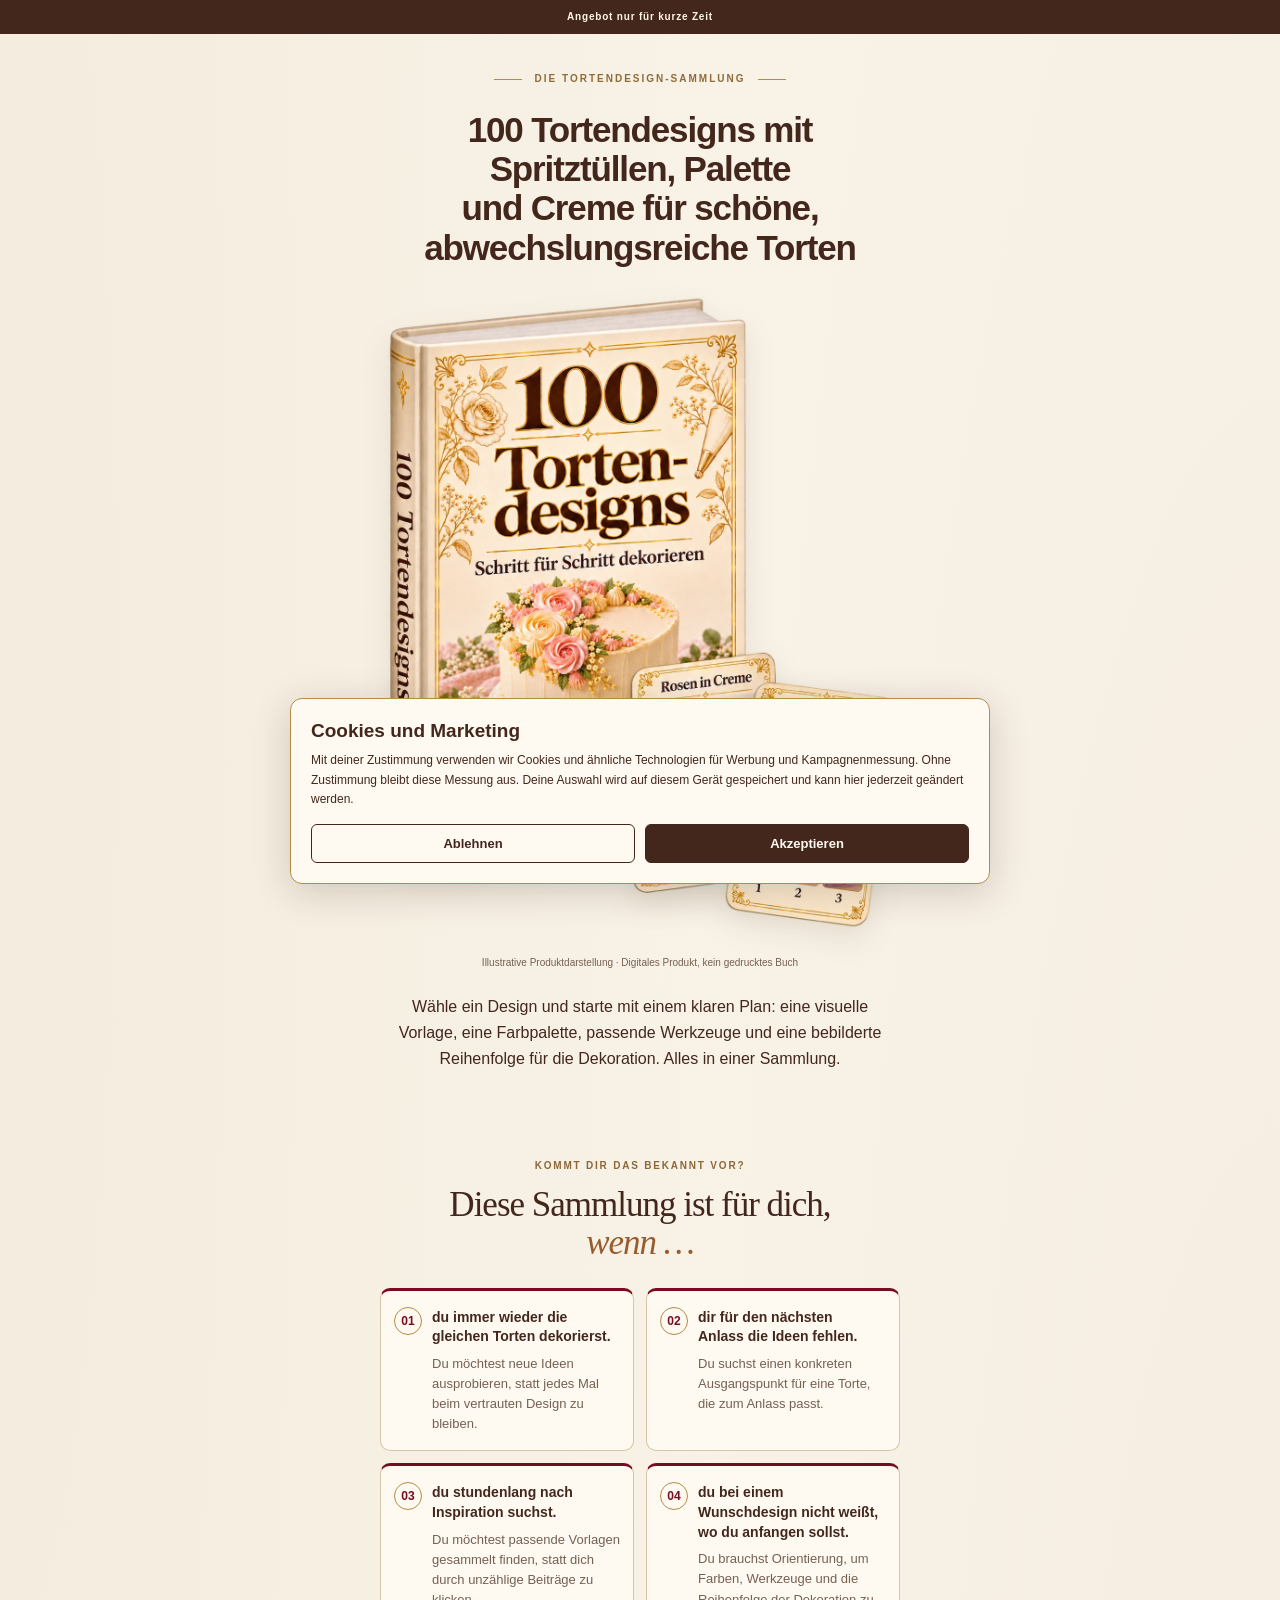
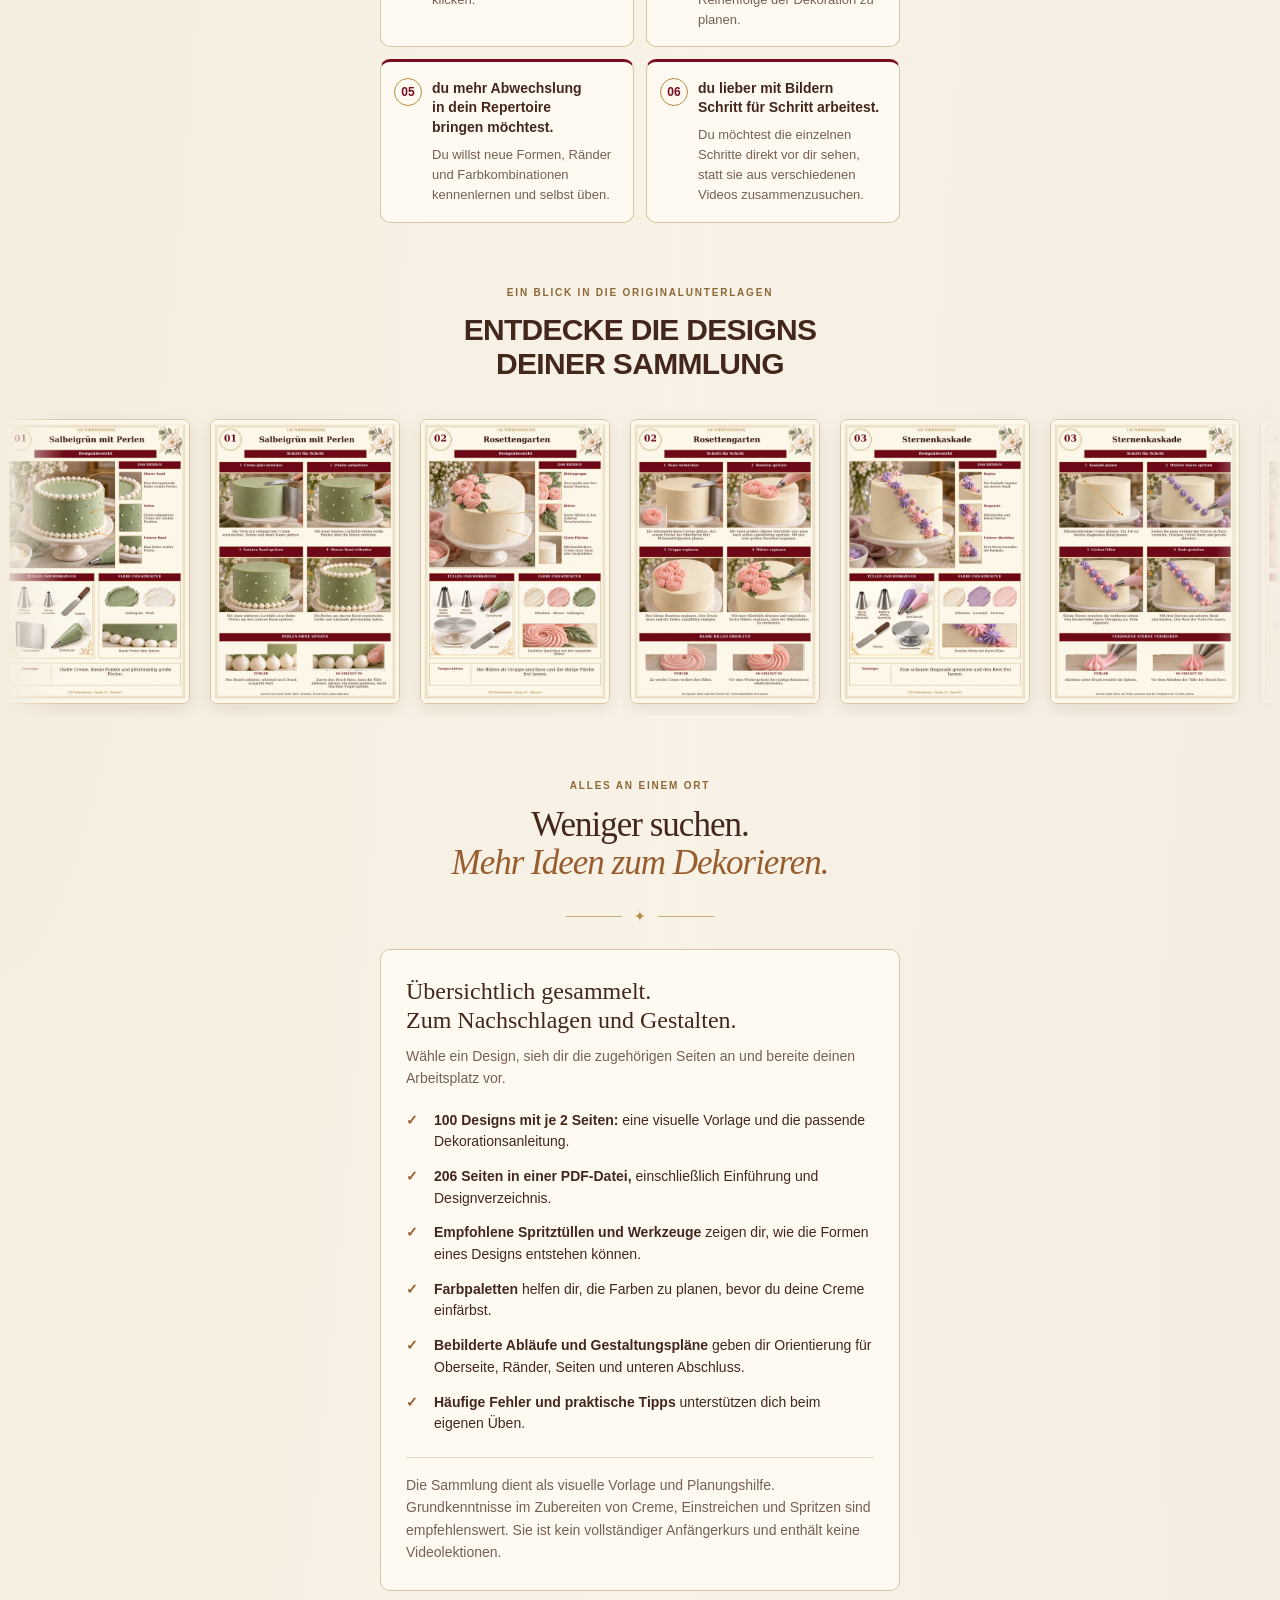
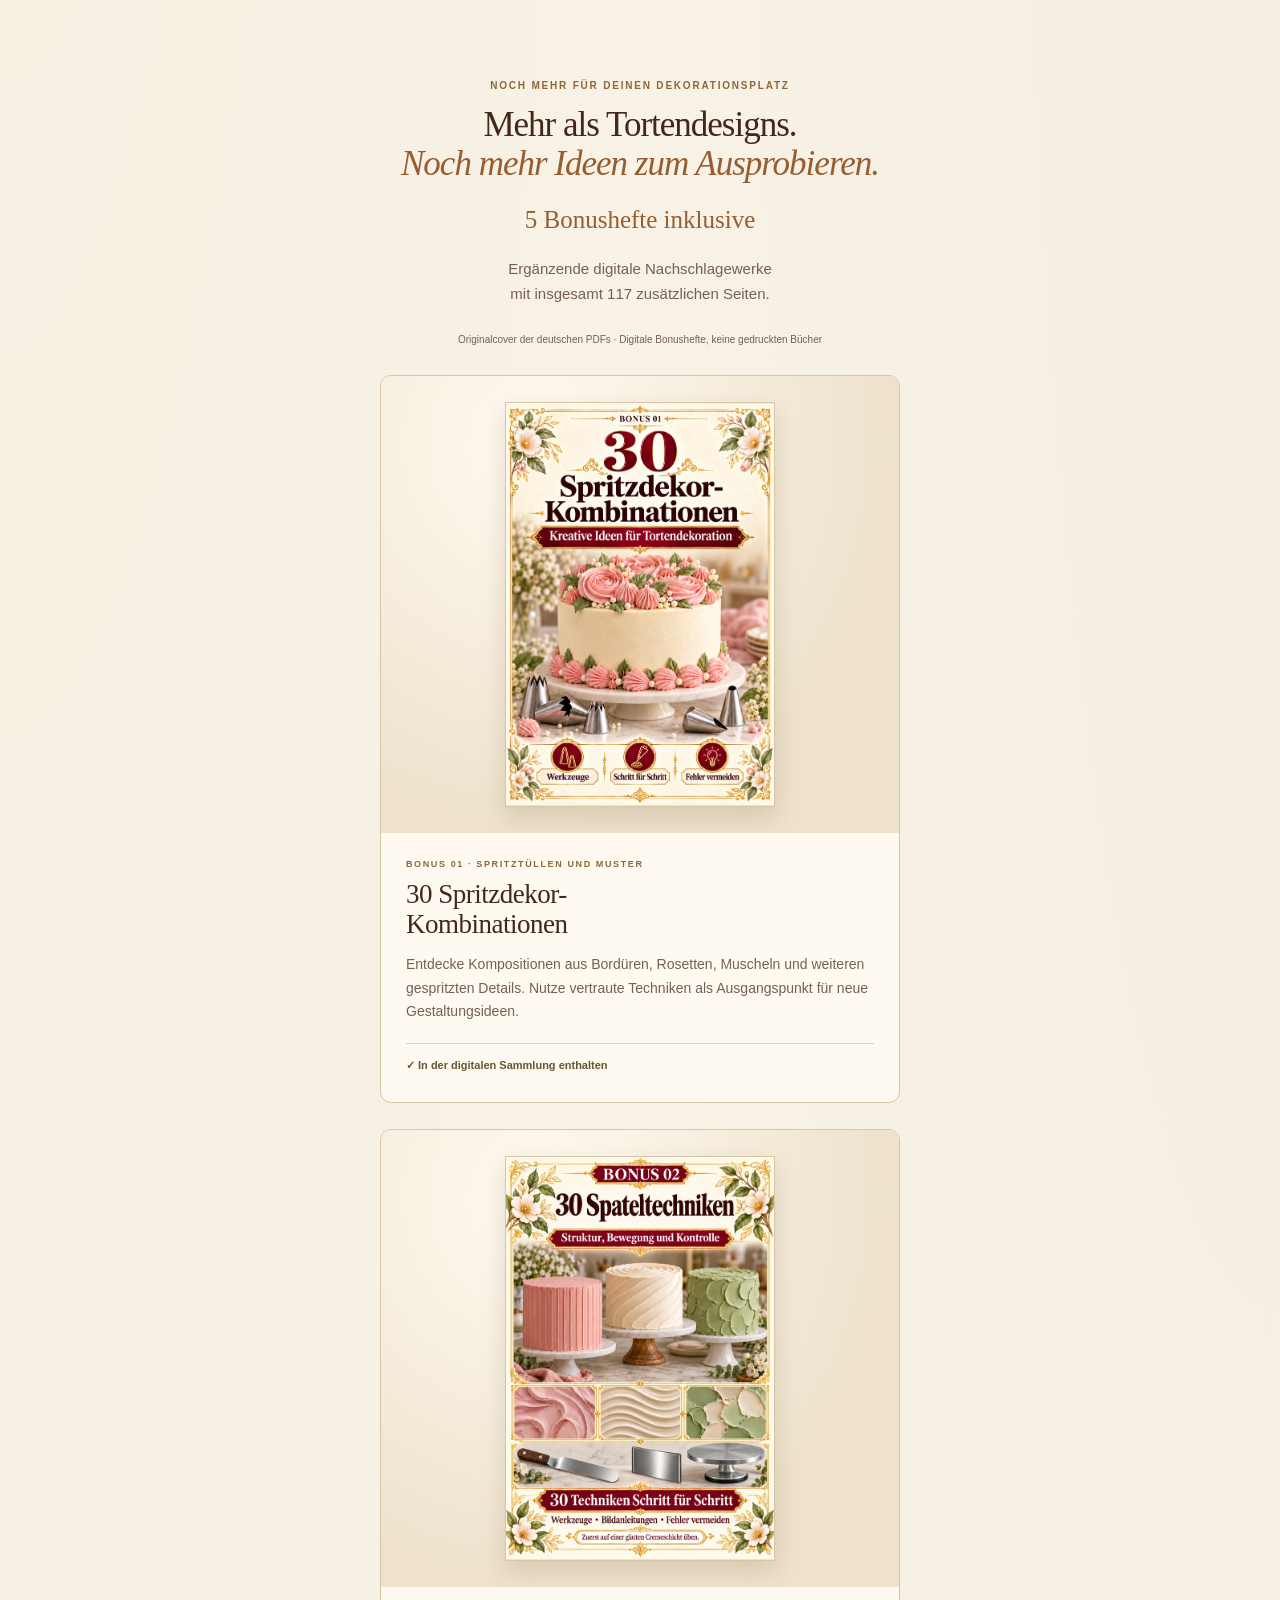
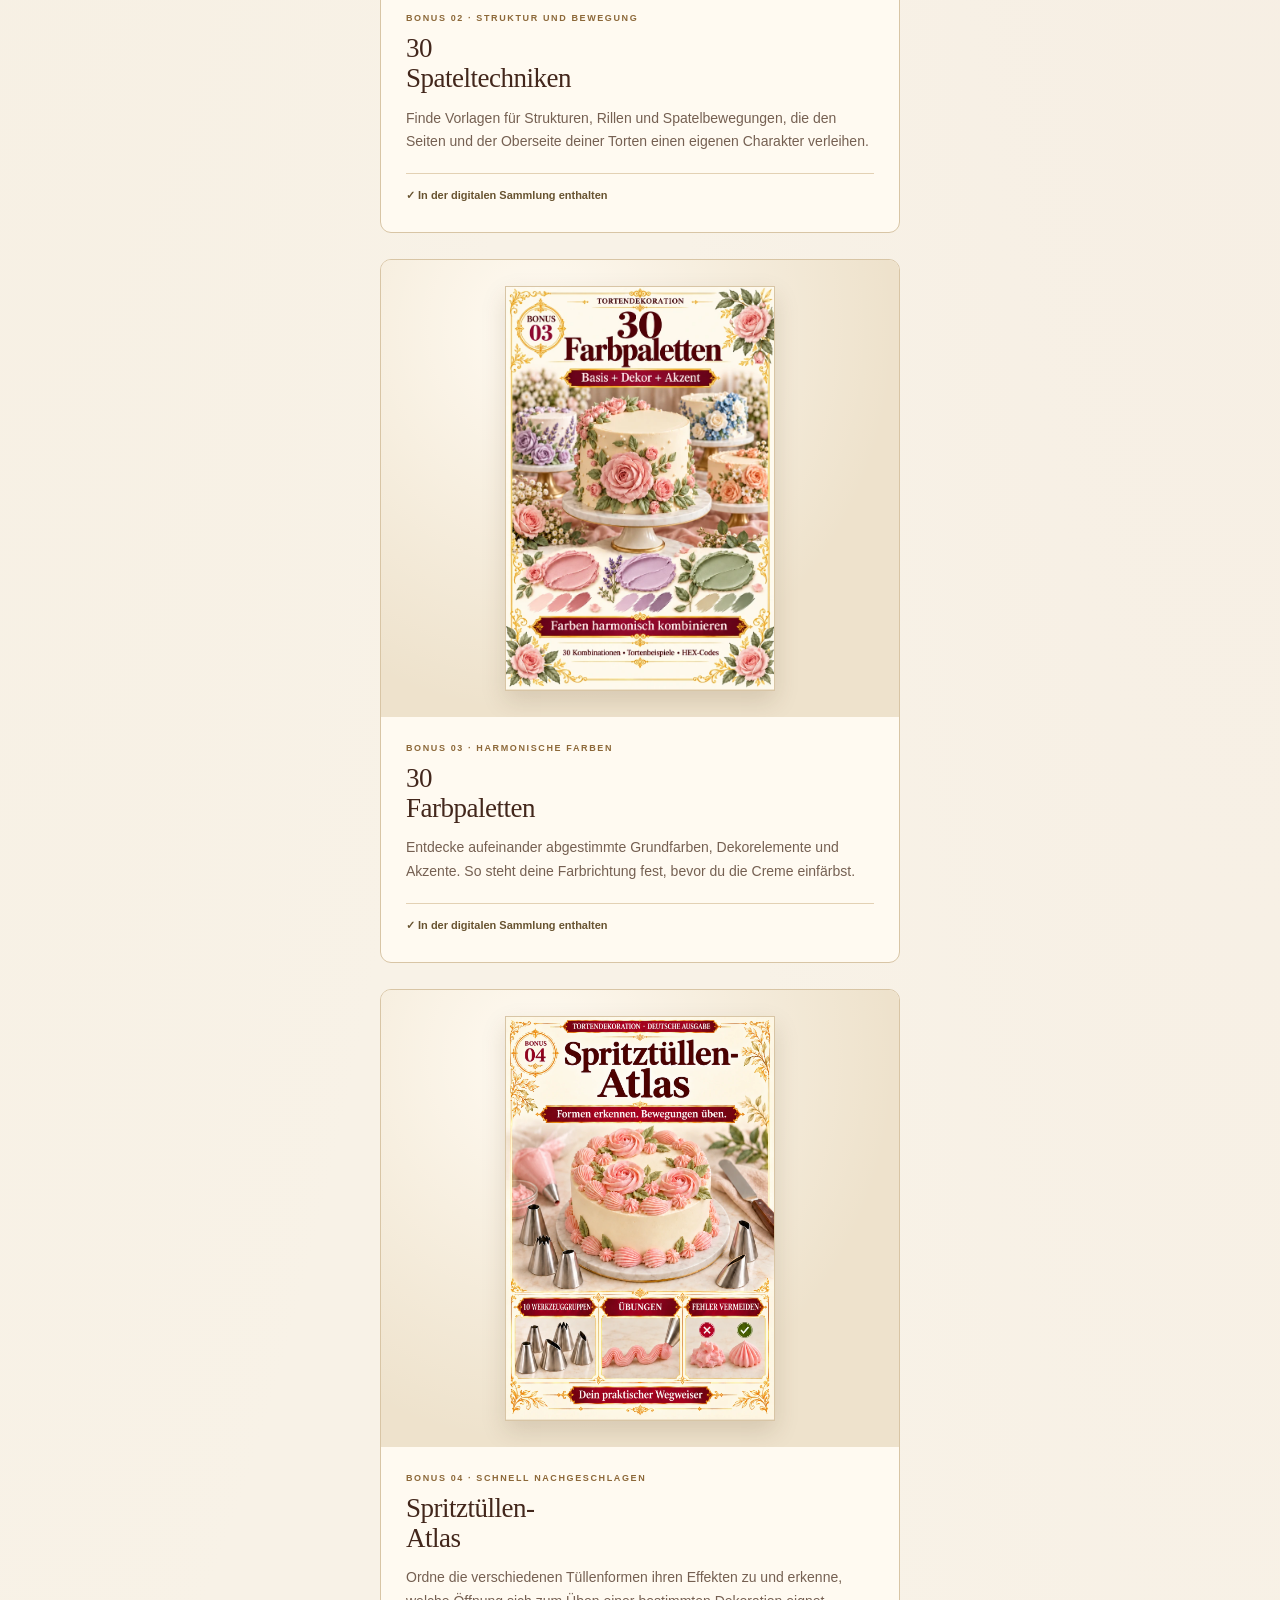
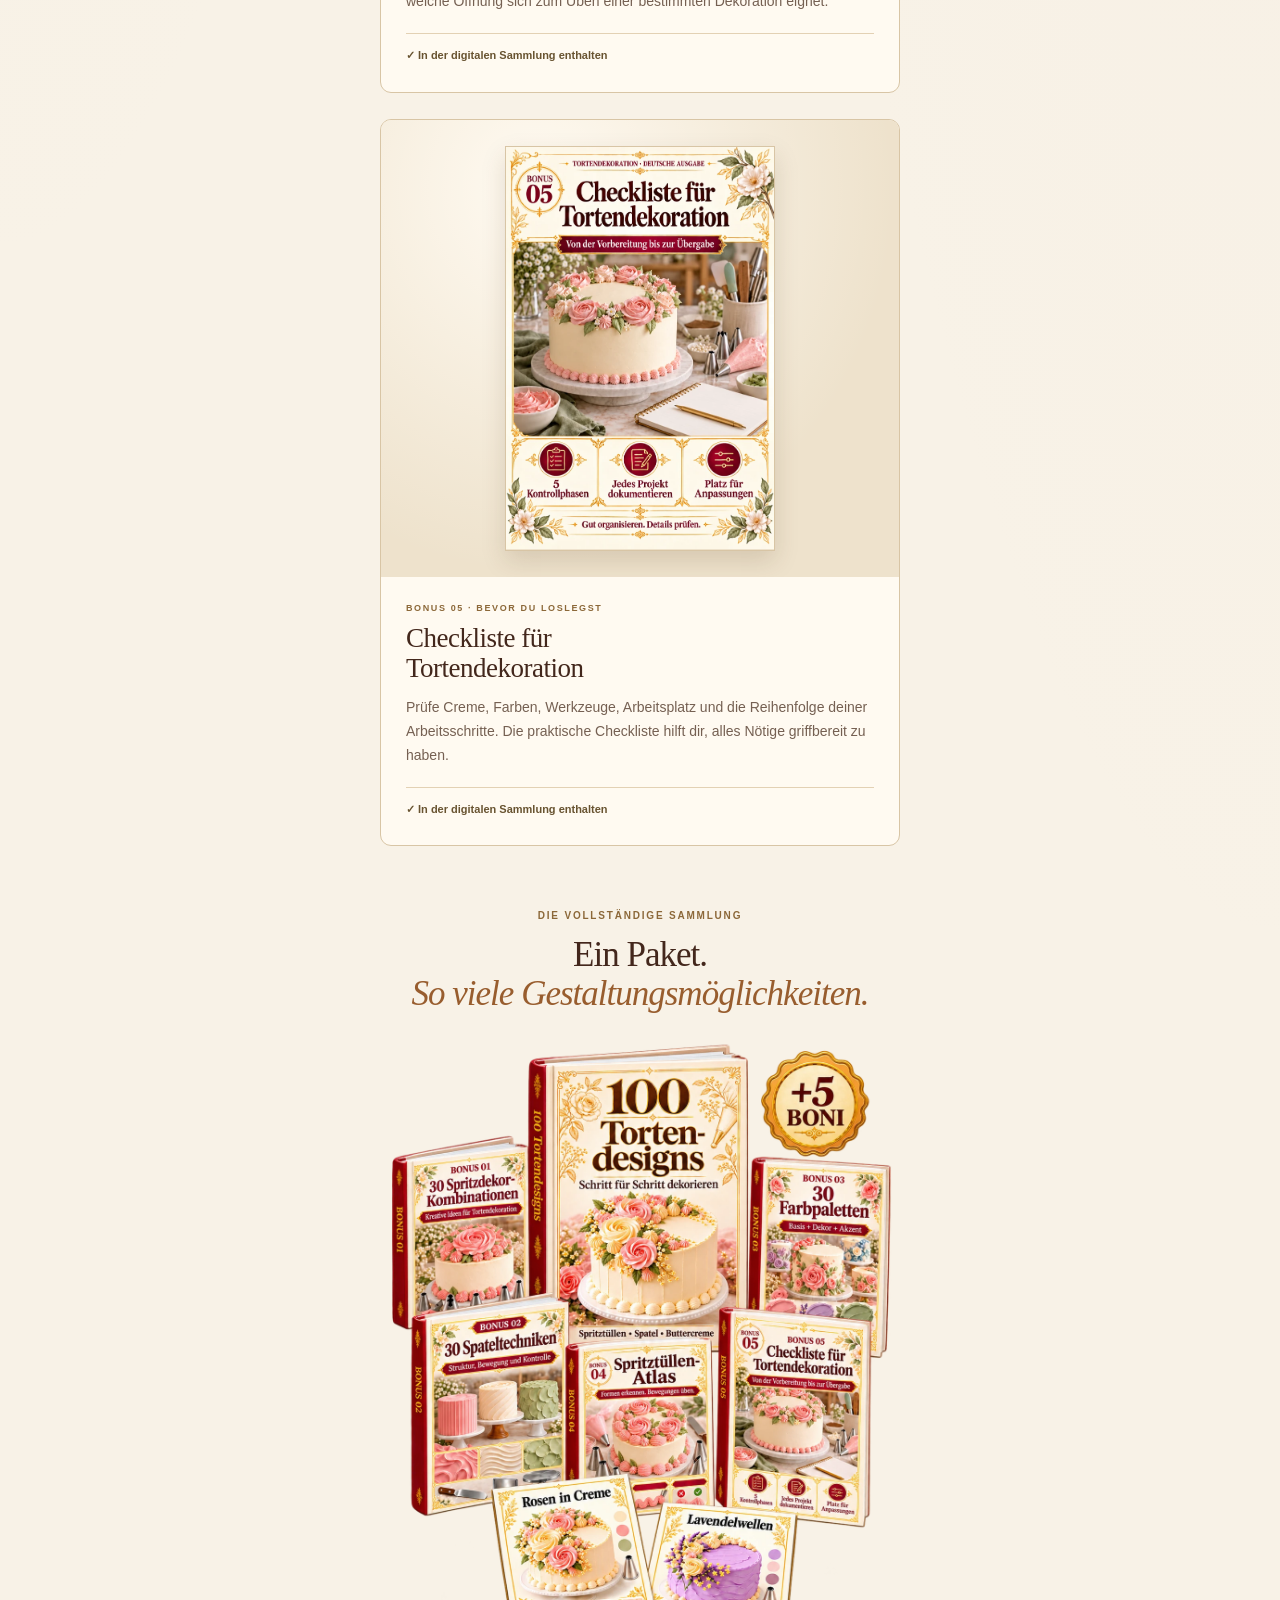
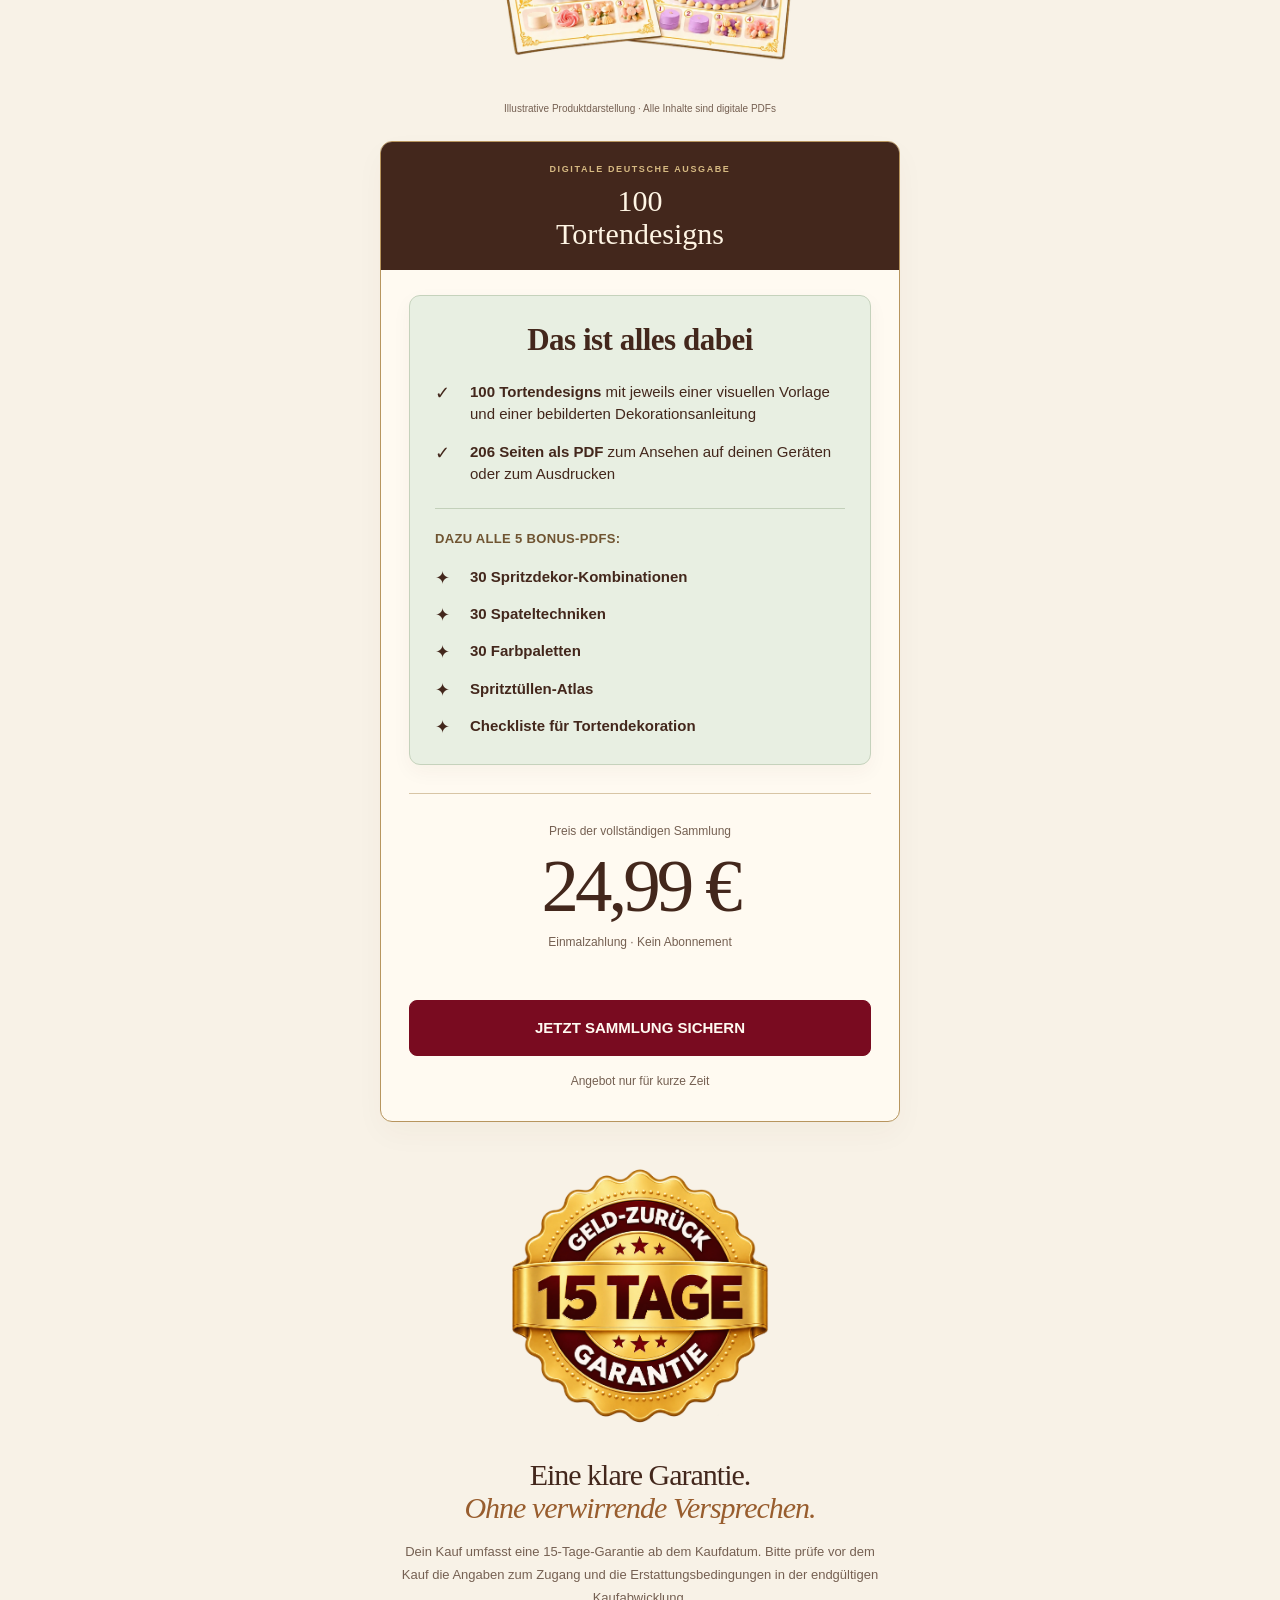
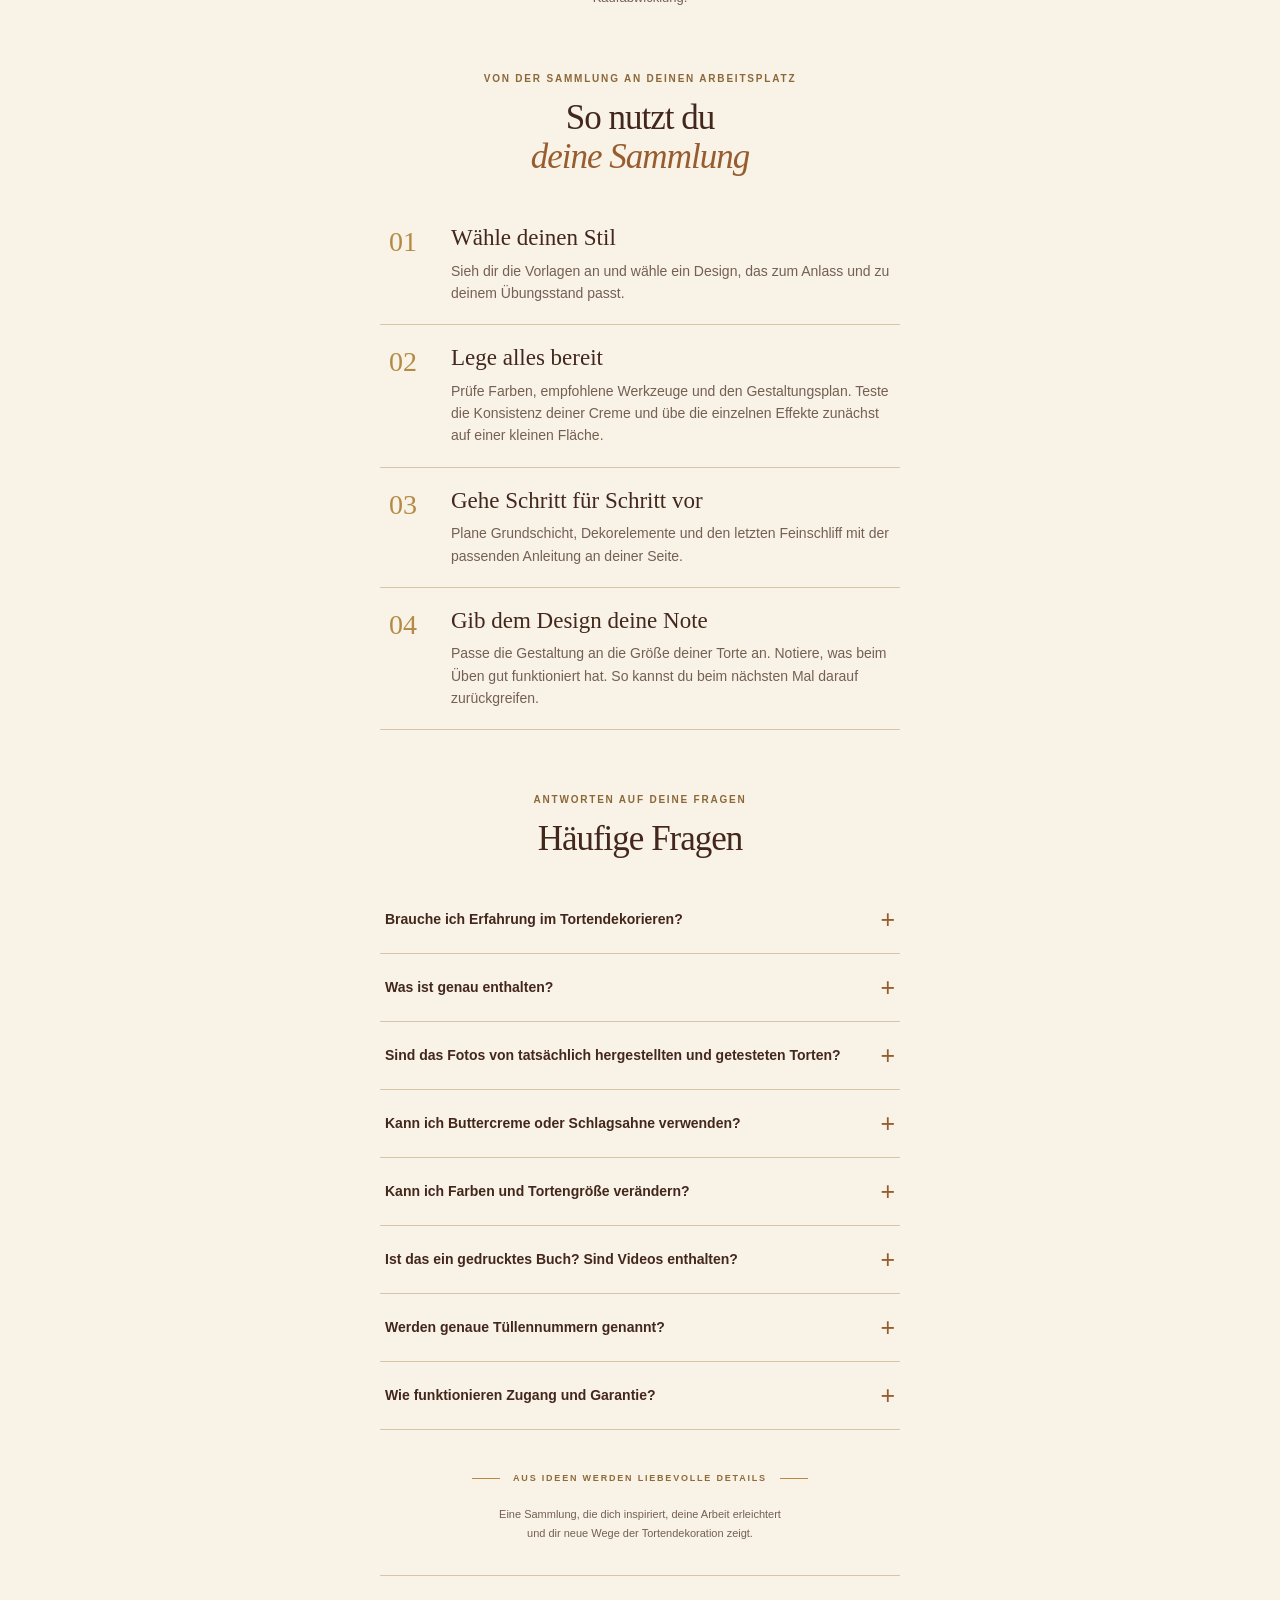
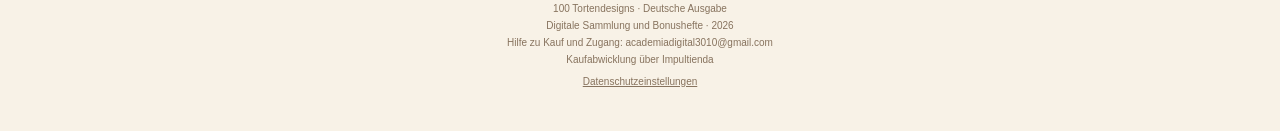
==== inicio/index.html @ 99bebbb1 "Add files via upload" ====
<!doctype html>
<html lang="de-DE"><head><meta charset="utf-8"><meta name="viewport" content="width=device-width,initial-scale=1"><meta name="robots" content="noindex,nofollow"><meta name="theme-color" content="#43271c"><meta name="description" content="100 Tortendesigns auf Deutsch: visuelle Vorlagen, bebilderte Dekorationsanleitungen und fünf Bonus-PDFs. Entdecke 24 Originalseiten aus der Sammlung."><title>100 Tortendesigns – Deutsche Ausgabe</title><link rel="icon" href="assets/favicon.svg" type="image/svg+xml"><link rel="stylesheet" href="styles.css">
</head>
<body><a class="skip-link" href="#main">Zum Inhalt springen</a><div class="preview-bar">Angebot nur für kurze Zeit</div><main class="page" id="main">
<header class="hero" id="top"><div class="collection-mark">DIE TORTENDESIGN-SAMMLUNG</div><h1 class="hero-promise">100 Tortendesigns mit Spritztüllen, Palette und Creme für schöne, abwechslungsreiche Torten</h1><figure class="hero-art"><img src="assets/hero-mockup.webp" alt="Illustrative Produktdarstellung der deutschen digitalen Sammlung: ein cremefarbenes Cover mit goldenen Akzenten, einer Rosettentorte und zwei Vorlagenkarten" width="1122" height="1402" fetchpriority="high"></figure><p class="mockup-caption">Illustrative Produktdarstellung · Digitales Produkt, kein gedrucktes Buch</p><p class="intro">Wähle ein Design und starte mit einem klaren Plan: eine visuelle Vorlage, eine Farbpalette, passende Werkzeuge und eine bebilderte Reihenfolge für die Dekoration. Alles in einer Sammlung.</p></header>
<section class="section audience-section" id="for-you" aria-labelledby="for-you-title"><span class="eyebrow">Kommt dir das bekannt vor?</span><h2 id="for-you-title">Diese Sammlung ist für dich,<br><em>wenn …</em></h2><div class="audience-grid">
<article class="audience-card"><span class="audience-number" aria-hidden="true">01</span><div><h3>du immer wieder die gleichen Torten dekorierst.</h3><p>Du möchtest neue Ideen ausprobieren, statt jedes Mal beim vertrauten Design zu bleiben.</p></div></article>
<article class="audience-card"><span class="audience-number" aria-hidden="true">02</span><div><h3>dir für den nächsten Anlass die Ideen fehlen.</h3><p>Du suchst einen konkreten Ausgangspunkt für eine Torte, die zum Anlass passt.</p></div></article>
<article class="audience-card"><span class="audience-number" aria-hidden="true">03</span><div><h3>du stundenlang nach Inspiration suchst.</h3><p>Du möchtest passende Vorlagen gesammelt finden, statt dich durch unzählige Beiträge zu klicken.</p></div></article>
<article class="audience-card"><span class="audience-number" aria-hidden="true">04</span><div><h3>du bei einem Wunschdesign nicht weißt, wo du anfangen sollst.</h3><p>Du brauchst Orientierung, um Farben, Werkzeuge und die Reihenfolge der Dekoration zu planen.</p></div></article>
<article class="audience-card"><span class="audience-number" aria-hidden="true">05</span><div><h3>du mehr Abwechslung in dein Repertoire bringen möchtest.</h3><p>Du willst neue Formen, Ränder und Farbkombinationen kennenlernen und selbst üben.</p></div></article>
<article class="audience-card"><span class="audience-number" aria-hidden="true">06</span><div><h3>du lieber mit Bildern Schritt für Schritt arbeitest.</h3><p>Du möchtest die einzelnen Schritte direkt vor dir sehen, statt sie aus verschiedenen Videos zusammenzusuchen.</p></div></article>
</div></section>
<section class="section" id="inside" aria-labelledby="inside-title"><span class="eyebrow">Ein Blick in die Originalunterlagen</span><h2 class="gallery-heading" id="inside-title">Entdecke die Designs<br>deiner Sammlung</h2><div class="compact-gallery" role="region" aria-label="Automatisch laufende Galerie mit deutschen Vorlagen und Anleitungen" data-gallery><div class="compact-window" tabindex="0" aria-label="Beispielseiten. Mit den Pfeiltasten oder durch Wischen blättern."><div class="compact-track"><div class="compact-group"><figure class="compact-card" data-original><img decoding="async" src="assets/design-01.webp" width="1024" height="1536" loading="eager" alt="Originalseite aus dem deutschen Produkt: Salbeigrün mit Perlen – visuelle Vorlage, Design 01"></figure><figure class="compact-card" data-original><img decoding="async" src="assets/steps-01.webp" width="1024" height="1536" loading="eager" alt="Originalseite aus dem deutschen Produkt: Salbeigrün mit Perlen – Dekorationsanleitung, Design 01"></figure><figure class="compact-card" data-original><img decoding="async" src="assets/design-02.webp" width="1024" height="1536" loading="eager" alt="Originalseite aus dem deutschen Produkt: Rosettengarten – visuelle Vorlage, Design 02"></figure><figure class="compact-card" data-original><img decoding="async" src="assets/steps-02.webp" width="1024" height="1536" loading="eager" alt="Originalseite aus dem deutschen Produkt: Rosettengarten – Dekorationsanleitung, Design 02"></figure><figure class="compact-card" data-original><img decoding="async" src="assets/design-03.webp" width="1024" height="1536" loading="eager" alt="Originalseite aus dem deutschen Produkt: Sternenkaskade – visuelle Vorlage, Design 03"></figure><figure class="compact-card" data-original><img decoding="async" src="assets/steps-03.webp" width="1024" height="1536" loading="eager" alt="Originalseite aus dem deutschen Produkt: Sternenkaskade – Dekorationsanleitung, Design 03"></figure><figure class="compact-card" data-original><img decoding="async" src="assets/design-07.webp" width="1024" height="1536" loading="eager" alt="Originalseite aus dem deutschen Produkt: Doppelte Girlande – visuelle Vorlage, Design 07"></figure><figure class="compact-card" data-original><img decoding="async" src="assets/steps-07.webp" width="1024" height="1536" loading="eager" alt="Originalseite aus dem deutschen Produkt: Doppelte Girlande – Dekorationsanleitung, Design 07"></figure><figure class="compact-card" data-original><img decoding="async" src="assets/design-11.webp" width="1024" height="1536" loading="eager" alt="Originalseite aus dem deutschen Produkt: Perlenverlauf – visuelle Vorlage, Design 11"></figure><figure class="compact-card" data-original><img decoding="async" src="assets/steps-11.webp" width="1024" height="1536" loading="eager" alt="Originalseite aus dem deutschen Produkt: Perlenverlauf – Dekorationsanleitung, Design 11"></figure><figure class="compact-card" data-original><img decoding="async" src="assets/design-14.webp" width="1024" height="1536" loading="eager" alt="Originalseite aus dem deutschen Produkt: Seidenfeine Streifen – visuelle Vorlage, Design 14"></figure><figure class="compact-card" data-original><img decoding="async" src="assets/steps-14.webp" width="1024" height="1536" loading="eager" alt="Originalseite aus dem deutschen Produkt: Seidenfeine Streifen – Dekorationsanleitung, Design 14"></figure><figure class="compact-card" data-original><img decoding="async" src="assets/design-18.webp" width="1024" height="1536" loading="eager" alt="Originalseite aus dem deutschen Produkt: Minimalistischer Zweig – visuelle Vorlage, Design 18"></figure><figure class="compact-card" data-original><img decoding="async" src="assets/steps-18.webp" width="1024" height="1536" loading="eager" alt="Originalseite aus dem deutschen Produkt: Minimalistischer Zweig – Dekorationsanleitung, Design 18"></figure><figure class="compact-card" data-original><img decoding="async" src="assets/design-23.webp" width="1024" height="1536" loading="eager" alt="Originalseite aus dem deutschen Produkt: Gezogene Blütenblätter – visuelle Vorlage, Design 23"></figure><figure class="compact-card" data-original><img decoding="async" src="assets/steps-23.webp" width="1024" height="1536" loading="eager" alt="Originalseite aus dem deutschen Produkt: Gezogene Blütenblätter – Dekorationsanleitung, Design 23"></figure><figure class="compact-card" data-original><img decoding="async" src="assets/design-26.webp" width="1024" height="1536" loading="eager" alt="Originalseite aus dem deutschen Produkt: Spachtelbogen – visuelle Vorlage, Design 26"></figure><figure class="compact-card" data-original><img decoding="async" src="assets/steps-26.webp" width="1024" height="1536" loading="eager" alt="Originalseite aus dem deutschen Produkt: Spachtelbogen – Dekorationsanleitung, Design 26"></figure><figure class="compact-card" data-original><img decoding="async" src="assets/design-32.webp" width="1024" height="1536" loading="eager" alt="Originalseite aus dem deutschen Produkt: Blätterkranz – visuelle Vorlage, Design 32"></figure><figure class="compact-card" data-original><img decoding="async" src="assets/steps-32.webp" width="1024" height="1536" loading="eager" alt="Originalseite aus dem deutschen Produkt: Blätterkranz – Dekorationsanleitung, Design 32"></figure><figure class="compact-card" data-original><img decoding="async" src="assets/design-38.webp" width="1024" height="1536" loading="eager" alt="Originalseite aus dem deutschen Produkt: Blütenfächer – visuelle Vorlage, Design 38"></figure><figure class="compact-card" data-original><img decoding="async" src="assets/steps-38.webp" width="1024" height="1536" loading="eager" alt="Originalseite aus dem deutschen Produkt: Blütenfächer – Dekorationsanleitung, Design 38"></figure><figure class="compact-card" data-original><img decoding="async" src="assets/design-39.webp" width="1024" height="1536" loading="eager" alt="Originalseite aus dem deutschen Produkt: Rüschenrand – visuelle Vorlage, Design 39"></figure><figure class="compact-card" data-original><img decoding="async" src="assets/steps-39.webp" width="1024" height="1536" loading="eager" alt="Originalseite aus dem deutschen Produkt: Rüschenrand – Dekorationsanleitung, Design 39"></figure></div></div></div></div></section>
<section class="section" id="contents" aria-labelledby="contents-title"><span class="eyebrow">Alles an einem Ort</span><h2 id="contents-title">Weniger suchen.<br><em>Mehr Ideen zum Dekorieren.</em></h2><div class="ornament" aria-hidden="true">✦</div><div class="contents-panel"><h3>Übersichtlich gesammelt.<br>Zum Nachschlagen und Gestalten.</h3><p>Wähle ein Design, sieh dir die zugehörigen Seiten an und bereite deinen Arbeitsplatz vor.</p><ul class="check-list"><li><strong>100 Designs mit je 2 Seiten:</strong> eine visuelle Vorlage und die passende Dekorationsanleitung.</li><li><strong>206 Seiten in einer PDF-Datei,</strong> einschließlich Einführung und Designverzeichnis.</li><li><strong>Empfohlene Spritztüllen und Werkzeuge</strong> zeigen dir, wie die Formen eines Designs entstehen können.</li><li><strong>Farbpaletten</strong> helfen dir, die Farben zu planen, bevor du deine Creme einfärbst.</li><li><strong>Bebilderte Abläufe und Gestaltungspläne</strong> geben dir Orientierung für Oberseite, Ränder, Seiten und unteren Abschluss.</li><li><strong>Häufige Fehler und praktische Tipps</strong> unterstützen dich beim eigenen Üben.</li></ul><p class="fine">Die Sammlung dient als visuelle Vorlage und Planungshilfe. Grundkenntnisse im Zubereiten von Creme, Einstreichen und Spritzen sind empfehlenswert. Sie ist kein vollständiger Anfängerkurs und enthält keine Videolektionen.</p></div></section>
<section class="section" id="bonuses" aria-labelledby="bonuses-title"><span class="eyebrow">Noch mehr für deinen Dekorationsplatz</span><h2 id="bonuses-title">Mehr als Tortendesigns.<br><em>Noch mehr Ideen zum Ausprobieren.</em></h2><p class="bonuses-head">5 Bonushefte inklusive</p><p class="section-lead">Ergänzende digitale Nachschlagewerke<br>mit insgesamt 117 zusätzlichen Seiten.</p><p class="bonus-mockup-caption">Originalcover der deutschen PDFs · Digitale Bonushefte, keine gedruckten Bücher</p><div class="bonus-list"><article class="bonus"><div class="bonus-art"><img src="assets/bonus01.webp" width="667" height="1000" loading="lazy" alt="Deutsches Originalcover: 30 Spritzdekor-Kombinationen"></div><div class="bonus-body"><span class="eyebrow">Bonus 01 · Spritztüllen und Muster</span><h3>30 Spritzdekor-<br>Kombinationen</h3><p>Entdecke Kompositionen aus Bordüren, Rosetten, Muscheln und weiteren gespritzten Details. Nutze vertraute Techniken als Ausgangspunkt für neue Gestaltungsideen.</p><span class="included">✓ In der digitalen Sammlung enthalten</span></div></article><article class="bonus"><div class="bonus-art"><img src="assets/bonus02.webp" width="667" height="1000" loading="lazy" alt="Deutsches Originalcover: 30 Spateltechniken"></div><div class="bonus-body"><span class="eyebrow">Bonus 02 · Struktur und Bewegung</span><h3>30<br>Spateltechniken</h3><p>Finde Vorlagen für Strukturen, Rillen und Spatelbewegungen, die den Seiten und der Oberseite deiner Torten einen eigenen Charakter verleihen.</p><span class="included">✓ In der digitalen Sammlung enthalten</span></div></article><article class="bonus"><div class="bonus-art"><img src="assets/bonus03.webp" width="667" height="1000" loading="lazy" alt="Deutsches Originalcover: 30 Farbpaletten"></div><div class="bonus-body"><span class="eyebrow">Bonus 03 · Harmonische Farben</span><h3>30<br>Farbpaletten</h3><p>Entdecke aufeinander abgestimmte Grundfarben, Dekorelemente und Akzente. So steht deine Farbrichtung fest, bevor du die Creme einfärbst.</p><span class="included">✓ In der digitalen Sammlung enthalten</span></div></article><article class="bonus"><div class="bonus-art"><img src="assets/bonus04.webp" width="667" height="1000" loading="lazy" alt="Deutsches Originalcover: Spritztüllen-Atlas"></div><div class="bonus-body"><span class="eyebrow">Bonus 04 · Schnell nachgeschlagen</span><h3>Spritztüllen-<br>Atlas</h3><p>Ordne die verschiedenen Tüllenformen ihren Effekten zu und erkenne, welche Öffnung sich zum Üben einer bestimmten Dekoration eignet.</p><span class="included">✓ In der digitalen Sammlung enthalten</span></div></article><article class="bonus"><div class="bonus-art"><img src="assets/bonus05.webp" width="667" height="1000" loading="lazy" alt="Deutsches Originalcover: Checkliste für Tortendekoration"></div><div class="bonus-body"><span class="eyebrow">Bonus 05 · Bevor du loslegst</span><h3>Checkliste für<br>Tortendekoration</h3><p>Prüfe Creme, Farben, Werkzeuge, Arbeitsplatz und die Reihenfolge deiner Arbeitsschritte. Die praktische Checkliste hilft dir, alles Nötige griffbereit zu haben.</p><span class="included">✓ In der digitalen Sammlung enthalten</span></div></article></div></section>
<section class="section" id="collection" aria-labelledby="offer-title"><div class="offer-title"><span class="eyebrow">Die vollständige Sammlung</span><h2 id="offer-title">Ein Paket.<br><em>So viele Gestaltungsmöglichkeiten.</em></h2></div><figure class="offer-mockup"><img src="assets/complete-offer.webp" width="1122" height="1402" loading="lazy" alt="Illustrative Produktdarstellung der deutschen Sammlung mit 100 Tortendesigns, allen fünf Bonusheften und zwei Vorlagenkarten"></figure><p class="offer-mockup-caption">Illustrative Produktdarstellung · Alle Inhalte sind digitale PDFs</p><div class="offer-box"><div class="offer-top"><span class="eyebrow">Digitale deutsche Ausgabe</span><h3>100<br>Tortendesigns</h3></div><div class="offer-body"><div class="stacking-card"><p class="stacking-title">Das ist alles dabei</p><ul class="stacking-list stacking-main"><li><span class="stacking-icon" aria-hidden="true">✓</span><span><strong>100 Tortendesigns</strong> mit jeweils einer visuellen Vorlage und einer bebilderten Dekorationsanleitung</span></li><li><span class="stacking-icon" aria-hidden="true">✓</span><span><strong>206 Seiten als PDF</strong> zum Ansehen auf deinen Geräten oder zum Ausdrucken</span></li></ul><div class="stacking-divider" aria-hidden="true"></div><p class="stacking-bonus-label">Dazu alle 5 Bonus-PDFs:</p><ul class="stacking-list stacking-bonuses"><li><span class="stacking-icon" aria-hidden="true">✦</span><strong>30 Spritzdekor-Kombinationen</strong></li><li><span class="stacking-icon" aria-hidden="true">✦</span><strong>30 Spateltechniken</strong></li><li><span class="stacking-icon" aria-hidden="true">✦</span><strong>30 Farbpaletten</strong></li><li><span class="stacking-icon" aria-hidden="true">✦</span><strong>Spritztüllen-Atlas</strong></li><li><span class="stacking-icon" aria-hidden="true">✦</span><strong>Checkliste für Tortendekoration</strong></li></ul></div><div class="price-area"><p class="price-caption">Preis der vollständigen Sammlung</p><p class="reference-price"><s data-main-original-price></s></p><p class="price"><span data-main-price>24,99 €</span></p><p class="payment-type">Einmalzahlung · Kein Abonnement</p></div><a class="offer-cta" id="offer-checkout" href="https://cakedecoratingdesigns.impultienda.ar/checkout" data-checkout aria-describedby="checkout-notice">JETZT SAMMLUNG SICHERN</a><p class="fine" id="checkout-notice">Angebot nur für kurze Zeit</p></div></div></section>
<section class="section guarantee" aria-labelledby="guarantee-title"><figure class="guarantee-art"><img src="assets/guarantee-15-days.webp" width="800" height="800" loading="lazy" alt="Gold-bordeauxfarbenes Siegel zur 15-Tage-Garantie"></figure><h2 id="guarantee-title">Eine klare Garantie.<br><em>Ohne verwirrende Versprechen.</em></h2><p>Dein Kauf umfasst eine 15-Tage-Garantie ab dem Kaufdatum. Bitte prüfe vor dem Kauf die Angaben zum Zugang und die Erstattungsbedingungen in der endgültigen Kaufabwicklung.</p></section>
<section class="section" id="how-to" aria-labelledby="how-title"><span class="eyebrow">Von der Sammlung an deinen Arbeitsplatz</span><h2 id="how-title">So nutzt du<br><em>deine Sammlung</em></h2><ol class="steps"><li><span class="step-num">01</span><div><h3>Wähle deinen Stil</h3><p>Sieh dir die Vorlagen an und wähle ein Design, das zum Anlass und zu deinem Übungsstand passt.</p></div></li><li><span class="step-num">02</span><div><h3>Lege alles bereit</h3><p>Prüfe Farben, empfohlene Werkzeuge und den Gestaltungsplan. Teste die Konsistenz deiner Creme und übe die einzelnen Effekte zunächst auf einer kleinen Fläche.</p></div></li><li><span class="step-num">03</span><div><h3>Gehe Schritt für Schritt vor</h3><p>Plane Grundschicht, Dekorelemente und den letzten Feinschliff mit der passenden Anleitung an deiner Seite.</p></div></li><li><span class="step-num">04</span><div><h3>Gib dem Design deine Note</h3><p>Passe die Gestaltung an die Größe deiner Torte an. Notiere, was beim Üben gut funktioniert hat. So kannst du beim nächsten Mal darauf zurückgreifen.</p></div></li></ol></section>
<section class="section" id="faq" aria-labelledby="faq-title"><span class="eyebrow">Antworten auf deine Fragen</span><h2 id="faq-title">Häufige Fragen</h2><div class="faq"><details><summary>Brauche ich Erfahrung im Tortendekorieren?</summary><p>Grundkenntnisse sind empfehlenswert: eine geeignete Creme zubereiten, eine Torte glatt einstreichen und mit Spritzbeutel und Palette arbeiten. Die Sammlung hilft dir, Designs und Arbeitsschritte zu planen. Sie ist kein vollständiger Anfängerkurs.</p></details><details><summary>Was ist genau enthalten?</summary><p>Die Sammlung enthält genau 100 Tortendesigns und fünf Bonushefte. Zu jedem Design gehören eine visuelle Vorlagenkarte und eine bebilderte Dekorationsanleitung. Die Hauptsammlung umfasst 206 Seiten in einer PDF-Datei. Die fünf zusätzlichen Bonus-PDFs enthalten insgesamt 117 Seiten. Alle Unterlagen sind auf Deutsch.</p></details><details><summary>Sind das Fotos von tatsächlich hergestellten und getesteten Torten?</summary><p>Nein. Die Tortenbilder sind digital erzeugte Designvorlagen und keine Fotos von tatsächlich hergestellten oder getesteten Torten. Die hier gezeigten Innenseiten stammen aus dem Produkt. Nutze die Designs zur Inspiration und Planung und teste die Techniken selbst. Ein identisches Ergebnis wird nicht garantiert.</p></details><details><summary>Kann ich Buttercreme oder Schlagsahne verwenden?</summary><p>Wähle ein erprobtes Cremerezept, das zur jeweiligen Technik passt. Buttercreme kann klare Formen halten. Schlagsahne kann Stabilisierung und eine sorgfältige Temperaturführung benötigen. Beide lassen sich nicht bei jeder Technik gegeneinander austauschen. Halte dich an dein Rezept und teste den Effekt vorher.</p></details><details><summary>Kann ich Farben und Tortengröße verändern?</summary><p>Ja. Nutze die Designs als Ausgangspunkt und passe die Gestaltung an deine Torte an. Digitale Farbpaletten sind visuelle Vorlagen, keine exakten Mischrezepte für Lebensmittelfarben. Das Ergebnis hängt von Creme, Farbmarke, Mengen, Licht und Technik ab.</p></details><details><summary>Ist das ein gedrucktes Buch? Sind Videos enthalten?</summary><p>Es sind keine gedruckten Bücher oder Werkzeuge enthalten. Die Sammlung und alle Bonushefte sind digitale PDFs, die du auf kompatiblen Geräten ansehen oder ausdrucken kannst. Videolektionen oder eine persönliche Dekorationsberatung sind nicht enthalten.</p></details><details><summary>Werden genaue Tüllennummern genannt?</summary><p>Die Tüllen werden nach Form und Tüllenart beschrieben. Die Nummerierung kann je nach Hersteller unterschiedlich sein. Vergleiche daher Form und Öffnung, statt dich nur auf eine Nummer zu verlassen.</p></details><details><summary>Wie funktionieren Zugang und Garantie?</summary><p>Die Garantie gilt 15 Tage ab dem Kaufdatum. Prüfe die Zugangshinweise und Erstattungsbedingungen in der endgültigen Kaufabwicklung. Die Bestellung erfolgt über Impultienda. Folge nach dem Kauf den dort angezeigten Zugangshinweisen.</p></details></div></section><div class="closing"><div class="collection-mark">AUS IDEEN WERDEN LIEBEVOLLE DETAILS</div><p>Eine Sammlung, die dich inspiriert, deine Arbeit erleichtert<br>und dir neue Wege der Tortendekoration zeigt.</p></div><footer class="footer">100 Tortendesigns · Deutsche Ausgabe<br>Digitale Sammlung und Bonushefte · 2026<br><a href="mailto:academiadigital3010@gmail.com">Hilfe zu Kauf und Zugang: academiadigital3010@gmail.com</a><br><span>Kaufabwicklung über Impultienda</span><br><button class="consent-reopen" id="privacy-settings" type="button">Datenschutzeinstellungen</button></footer></main>
<aside class="consent-panel" id="consent-panel" role="dialog" aria-modal="false" aria-labelledby="consent-title" hidden><div><h2 id="consent-title">Cookies und Marketing</h2><p>Mit deiner Zustimmung verwenden wir Cookies und ähnliche Technologien für Werbung und Kampagnenmessung. Ohne Zustimmung bleibt diese Messung aus. Deine Auswahl wird auf diesem Gerät gespeichert und kann hier jederzeit geändert werden.</p><p class="consent-preview">In dieser privaten Vorschau bleibt die Messung bis zur Freigabe der Konfiguration deaktiviert.</p></div><div class="consent-actions"><button type="button" data-consent="rejected">Ablehnen</button><button type="button" data-consent="accepted">Akzeptieren</button></div></aside><script src="config.js"></script><script src="app.js"></script><script src="https://cakedecoratingdesigns.impultienda.ar/embed/upsells.js"></script></body></html>
---- inicio/styles.css ----
:root{--cream:#f8f2e7;--paper:#fffaf1;--chocolate:#43271c;--brown:#985d2e;--gold:#b38b45;--muted:#756052;--line:#d8c5a5;--rose:#d8b0ab;--sage:#a8b3a0;--serif:Georgia,'Times New Roman',serif;--sans:Arial,Helvetica,sans-serif}*{box-sizing:border-box}html{overflow-x:clip;scroll-behavior:smooth;scroll-padding-top:26px}body{margin:0;background:var(--cream);color:var(--chocolate);font-family:var(--sans);font-size:16px;line-height:1.6;-webkit-font-smoothing:antialiased}a{color:inherit}button{font:inherit}img{max-width:100%;height:auto;display:block}button,a,summary{-webkit-tap-highlight-color:transparent}button:focus-visible,a:focus-visible,summary:focus-visible{outline:3px solid #825b21;outline-offset:5px}.page{width:min(100% - 36px,520px);margin:auto}.preview-bar{font-size:10px;letter-spacing:.15em;font-weight:700;text-align:center;color:#fff6e6;background:var(--chocolate);padding:10px 15px;line-height:1.4}.hero{padding-top:31px;text-align:center}.collection-mark{display:flex;justify-content:center;align-items:center;gap:13px;letter-spacing:.2em;font-size:10px;font-weight:700;color:#8f6b38}.collection-mark:before,.collection-mark:after{content:'';width:28px;height:1px;background:var(--gold)}h1,h2,h3,p{margin:0}h1,h2,h3{font-family:var(--serif);font-weight:400;line-height:1.1;text-wrap:balance}h1{font-size:46px;letter-spacing:-1.8px;margin:18px auto 17px}h1 .number{font-size:1.22em;line-height:.9;display:block;color:var(--brown);margin-bottom:9px}h1 em{font-weight:400;color:var(--brown)}.hero-sub{font-size:17px;line-height:1.5;max-width:460px;margin:auto}.hero-art{margin:24px 0 24px;position:relative;border-radius:9px;overflow:hidden;background:#ede2cd;box-shadow:0 12px 30px #4e371515}.hero-art img{width:100%;aspect-ratio:4/5;object-fit:cover}.temporary-art{aspect-ratio:4/5;display:flex;justify-content:center;align-items:center;background:radial-gradient(circle at 80% 15%,#e7c7c4,transparent 40%),linear-gradient(140deg,#f8f2e7,#d5c2a1);padding:50px}.temporary-book{background:#fffaf1;border:1px solid #bda36e;outline:1px solid #bda36e;outline-offset:-12px;width:100%;padding:50px 23px;box-shadow:11px 14px 0 #cab790,16px 20px 28px #4e371526;transform:rotate(-5deg);font-family:var(--serif);font-size:32px;line-height:1.15}.temporary-book b{font-size:84px;display:block;color:var(--brown);font-weight:400}.temporary-book small{font:9px var(--sans);letter-spacing:.15em;display:block;margin-top:30px}.intro{font-size:16px;line-height:1.65;margin:0 7px 23px}.cta{display:flex;align-items:center;justify-content:center;gap:13px;text-decoration:none;color:#fffaf1;border:1px solid #8d5124;background:var(--brown);border-radius:11px;padding:18px 20px;font-size:14px;font-weight:700;letter-spacing:.035em;box-shadow:0 5px 0 #74441f;min-height:61px;transition:background .2s,transform .2s}.cta:hover{background:#824d25;transform:translateY(-1px)}.cta .arrow{font-size:23px;font-weight:400;line-height:1}.under-cta{font-size:12px;color:var(--muted);line-height:1.5;margin-top:16px}.preview-note{background:#efe5d4;border:1px solid #e0ccb0;border-radius:8px;font-size:12px;line-height:1.6;padding:14px 17px;margin:24px 0 0;text-align:left;color:#6f5844}.preview-note strong{color:var(--chocolate)}.section{padding-top:62px;text-align:center}.eyebrow{display:block;letter-spacing:.18em;text-transform:uppercase;font-size:10px;font-weight:700;color:#8c6839;margin-bottom:12px}h2{font-size:35px;letter-spacing:-1px}h2 em{color:var(--brown)}.section-lead{color:var(--muted);font-size:15px;line-height:1.65;margin:17px 7px 25px}.ornament{display:flex;align-items:center;gap:12px;justify-content:center;color:var(--gold);font-size:14px;margin:22px 0}.ornament:before,.ornament:after{content:'';height:1px;width:56px;background:#c9af7b}.sample-list{display:grid;gap:26px}.sample{margin:0;text-align:left}.sample img{width:100%;border:1px solid var(--line);border-radius:6px}.sample figcaption{display:flex;align-items:baseline;justify-content:space-between;gap:15px;margin-top:11px;padding:0 3px;font-size:12px;color:var(--muted)}.sample figcaption strong{font-size:13px;color:var(--chocolate)}.sample .caption-number{font-family:var(--serif);font-size:22px;color:var(--gold);margin-right:8px}.sample-placeholder{aspect-ratio:210/297;background:#fdfaf3;border:1px solid var(--line);padding:35px;display:flex;align-items:center;justify-content:center;flex-direction:column;font-family:var(--serif);font-size:24px}.sample-placeholder small{font:12px var(--sans);margin-top:20px;color:var(--muted)}.visual-note{font-size:11px;line-height:1.6;color:var(--muted);text-align:center;margin:21px 6px 0}.bundle-art{margin:24px 0;border-radius:8px;overflow:hidden}.bundle-art img{width:100%;aspect-ratio:5/4;object-fit:cover}.contents-panel{background:var(--paper);border:1px solid var(--line);border-radius:10px;padding:27px 25px;text-align:left;margin-bottom:25px}.contents-panel h3{font-size:24px;line-height:1.2}.contents-panel>p{font-size:14px;color:var(--muted);margin-top:10px}.check-list{list-style:none;padding:0;margin:20px 0 0;display:grid;gap:13px;font-size:14px;line-height:1.55}.check-list li{position:relative;padding-left:28px}.check-list li:before{content:'✓';position:absolute;left:0;color:var(--brown);font-weight:700}.check-list strong{font-weight:600}.fine{font-size:12px;color:var(--muted);line-height:1.6}.contents-panel .fine{margin-top:22px;border-top:1px solid #e5d8c3;padding-top:16px}.bonuses-head{font-family:var(--serif);color:var(--brown);font-size:25px;margin-top:17px}.bonus-list{display:grid;gap:26px;margin-top:28px}.bonus{background:var(--paper);border:1px solid var(--line);border-radius:11px;overflow:hidden;text-align:left}.bonus-art{background:#ede2cf;min-height:150px;position:relative;overflow:hidden}.bonus-art img{width:100%;aspect-ratio:5/3;object-fit:cover;object-position:center 45%}.bonus-placeholder{height:185px;display:flex;align-items:center;justify-content:center;padding:25px;background:linear-gradient(145deg,#eee1c9,#fbf8f0)}.bonus-placeholder span{font-family:var(--serif);font-size:72px;line-height:1;color:var(--brown)}.bonus-body{padding:24px 25px 25px}.bonus .eyebrow{font-size:9px;margin-bottom:9px}.bonus h3{font-size:27px;letter-spacing:-.5px}.bonus p{font-size:14px;color:var(--muted);line-height:1.7;margin-top:13px}.included{margin-top:19px;display:inline-flex;align-items:center;gap:7px;color:#685330;font-size:11px;font-weight:700;border-top:1px solid #e3d1b4;padding-top:13px;width:100%}.offer-title{margin-bottom:25px}.offer-box{border:1px solid #b7955e;background:var(--paper);border-radius:12px;overflow:hidden;text-align:left;box-shadow:0 12px 30px #57422609}.offer-top{padding:20px;background:var(--chocolate);color:#fff5e4;text-align:center}.offer-top .eyebrow{color:#d6b982;margin:0 0 7px;font-size:9px}.offer-top h3{font-size:30px}.offer-body{padding:25px 28px 30px}.offer-intro{text-align:center;color:var(--brown);font-size:12px;font-weight:700;line-height:1.6;letter-spacing:.02em}.offer-body .check-list{gap:12px;margin-top:23px}.price-area{text-align:center;padding:28px 0 23px;border-top:1px solid var(--line);margin-top:28px}.price-caption{font-size:12px;color:var(--muted);margin-bottom:7px}.price{display:flex;align-items:baseline;justify-content:center;gap:8px;font-family:var(--serif);font-size:75px;letter-spacing:-4px;line-height:1}.price .currency{font:16px var(--sans);letter-spacing:0}.payment-type{margin-top:10px;font-size:12px;color:var(--muted)}.not-for-sale{display:block;width:100%;border:1px solid #bda988;background:#e7ddce;color:#66513d;padding:16px 13px;text-align:center;border-radius:8px;font-size:13px;font-weight:700;letter-spacing:.035em;line-height:1.5;cursor:not-allowed}.offer-body .fine{text-align:center;margin-top:16px}.offer-status{border-top:1px solid var(--line);padding:17px 20px;background:#f1e9db;font-size:11px;text-align:center;color:#705c4a;line-height:1.65}.guarantee{padding-top:42px}.seal{border:1px solid var(--gold);border-radius:50%;height:113px;width:113px;margin:auto auto 23px;outline:1px solid #c4a368;outline-offset:-7px;display:flex;align-items:center;justify-content:center;flex-direction:column;color:var(--brown)}.seal b{font:43px/1 var(--serif)}.seal span{font-size:9px;text-transform:uppercase;letter-spacing:.17em;margin-top:4px}.guarantee h2{font-size:30px;max-width:420px;margin:auto}.guarantee p{font-size:13px;line-height:1.75;color:var(--muted);margin:17px 20px 0}.steps{list-style:none;padding:0;margin:29px 0 0;text-align:left;display:grid;gap:0}.steps li{display:grid;grid-template-columns:44px 1fr;gap:18px;padding:20px 9px;border-bottom:1px solid var(--line)}.step-num{font:28px/1 var(--serif);color:var(--gold);padding-top:3px}.steps h3{font-size:23px}.steps p{font-size:14px;color:var(--muted);margin-top:9px;line-height:1.6}.faq{margin-top:27px;text-align:left}.faq details{border-bottom:1px solid var(--line)}.faq summary{list-style:none;display:flex;align-items:center;justify-content:space-between;gap:20px;cursor:pointer;padding:21px 5px;font-size:14px;font-weight:600;line-height:1.5}.faq summary::-webkit-details-marker{display:none}.faq summary:after{content:'+';font-weight:400;color:var(--brown);font-size:25px;line-height:1;flex-shrink:0}.faq details[open] summary:after{content:'−'}.faq details p{padding:0 23px 22px 5px;font-size:13px;line-height:1.75;color:var(--muted)}.closing{padding:41px 0 32px;text-align:center}.closing .collection-mark{font-size:9px}.closing p{font-size:11px;color:var(--muted);line-height:1.7;margin:20px 17px 0}.closing a{display:inline-block;margin-top:18px;font-size:12px;text-underline-offset:4px}.footer{font-size:10px;color:#87735e;text-align:center;line-height:1.7;padding:24px 5px 36px;border-top:1px solid var(--line)}@media(min-width:1000px){.hero{padding-top:37px}body{background-image:radial-gradient(ellipse at 0% 6%,#e5d5b933,transparent 40%),radial-gradient(ellipse at 100% 25%,#e3c9c022,transparent 38%)}}@media(max-width:560px){.page{width:min(100% - 34px,520px)}.hero{padding-top:26px}h1{font-size:38px;letter-spacing:-1.4px;margin-top:19px}.hero-sub{font-size:15px}.hero-art{margin-top:21px}.intro{font-size:15px;margin-right:4px;margin-left:4px}.cta{font-size:12px;padding:16px 14px;min-height:59px;gap:8px}.preview-note{font-size:11px}.section{padding-top:50px}h2{font-size:31px;letter-spacing:-.8px}.section-lead{font-size:14px}.contents-panel{padding:24px 20px}.bonus-body{padding:22px}.offer-body{padding:23px 21px}.price{font-size:72px}.guarantee p{margin-right:8px;margin-left:8px}.sample figcaption{gap:8px}.sample figcaption strong{font-size:12px}.preview-bar{font-size:9px;letter-spacing:.1em}.steps li{padding:19px 2px;gap:13px;grid-template-columns:38px 1fr}.temporary-art{padding:35px}.temporary-book{font-size:28px;padding:36px 17px}.temporary-book b{font-size:69px}.bonus h3{font-size:25px}}@media(prefers-reduced-motion:reduce){html{scroll-behavior:auto}.cta{transition:none}}

.mockup-caption{font-size:10px;color:var(--muted);margin:-12px 0 23px;text-align:center}.hero-art img{aspect-ratio:auto}.hero-art{margin-left:0;margin-right:0}

.bonus-art{height:275px;display:flex;align-items:center;justify-content:center;background:radial-gradient(ellipse at 30% 15%,#fcf8ef,transparent 70%),#e9dcc4;perspective:800px}.bonus-art img{width:156px;height:234px;aspect-ratio:2/3;object-fit:contain;border-radius:1px;transform:rotate(-5deg) rotateY(-8deg);box-shadow:7px 4px 0 #c5ad83,9px 5px 0 #9c8054,16px 14px 25px #5e402331}.bonus:nth-child(even) .bonus-art img{transform:rotate(4deg) rotateY(-8deg)}@media(max-width:560px){.bonus-art{height:256px}.bonus-art img{width:146px;height:219px}}

.bundle-art{margin-left:0;margin-right:0}.bundle-art img{aspect-ratio:auto;object-fit:contain}

/* Promesa y galería: edición solicitada con fichas visuales nuevas. */
h1.hero-promise{font-family:var(--sans);font-size:35px;font-weight:900;line-height:1.12;letter-spacing:-1.15px;margin:23px auto 26px;text-wrap:balance;max-width:520px}
.gallery-heading{font-family:var(--sans);font-size:30px;font-weight:900;line-height:1.14;letter-spacing:-.7px;text-transform:uppercase}
.sample-carousel{position:relative;margin:0;touch-action:pan-y}
.carousel-viewport{overflow:hidden;border-radius:9px}
.carousel-track{display:flex;align-items:flex-start;transform:translateX(0);transition:transform .45s ease}
.carousel-slide{flex:0 0 100%;min-width:0;padding:0 1px}

.carousel-slide img{width:100%;aspect-ratio:2/3;object-fit:contain;background:var(--paper);border:1px solid var(--line)}
.carousel-slide figcaption{min-height:42px;align-items:center}









.sr-only{position:absolute!important;width:1px;height:1px;padding:0;margin:-1px;overflow:hidden;clip:rect(0,0,0,0);white-space:nowrap;border:0}
@media(max-width:560px){h1.hero-promise{font-size:29px;line-height:1.15;letter-spacing:-.8px;margin-top:23px}.gallery-heading{font-size:26px;letter-spacing:-.6px}.carousel-slide figcaption{gap:6px}.carousel-slide figcaption strong{font-size:11px}.carousel-slide .caption-number{font-size:19px;margin-right:5px}}


/* Mockups completos de los cinco bonos: sin recorte ni efecto 3D duplicado. */
.bonus-art{height:auto;min-height:0;display:block;perspective:none;background:var(--paper)}
.bonus-art img,.bonus:nth-child(even) .bonus-art img{width:100%;height:auto;aspect-ratio:1/1;object-fit:contain;object-position:center;transform:none;box-shadow:none;border-radius:0}
.bonus-mockup-caption{font-size:10px;color:var(--muted);line-height:1.5;margin:0 8px 20px}

@media(max-width:560px){}

/* Mockup corregido de la oferta, al mismo ancho del principal y sin recortes. */
.offer-mockup{width:100%;max-width:520px;margin:0 auto 25px;border-radius:9px;overflow:hidden;background:var(--paper);box-shadow:0 12px 30px #4e371515}
.offer-mockup img{width:100%;height:auto;aspect-ratio:auto;object-fit:contain}

/* Imagen original de garantía: completa y proporcionada. */
.guarantee-art{width:270px;max-width:100%;margin:0 auto 24px}.guarantee-art img{display:block;width:100%;max-width:100%;height:auto;object-fit:contain}
@media(max-width:560px){.guarantee-art{width:220px}}

.offer-cta{margin-top:24px;margin-bottom:0;line-height:1.45;text-align:center}

/* Stacking de la oferta: lectura clara del producto principal y sus cinco bonos. */
.stacking-card{margin:0;background:#e8efe2;border:1px solid #c5d2bc;border-radius:11px;padding:27px 25px 25px;color:var(--chocolate);box-shadow:0 7px 20px #4e37150b}
.stacking-title{font-family:var(--serif);font-size:31px;font-weight:700;line-height:1.12;text-align:center;letter-spacing:-.5px;margin-bottom:24px}
.stacking-list{list-style:none;padding:0;margin:0;display:grid;gap:15px;font-size:15px;line-height:1.48}
.stacking-list li{display:grid;grid-template-columns:25px 1fr;align-items:start;gap:10px}
.stacking-icon{font-size:18px;line-height:1.35}
.stacking-main strong{font-weight:700}
.stacking-divider{height:1px;background:#c3d0ba;margin:23px 0 20px}
.stacking-bonus-label{font-size:13px;font-weight:700;letter-spacing:.025em;text-transform:uppercase;color:#6f5431;margin-bottom:16px}
.stacking-bonuses{gap:13px}
.stacking-bonuses strong{font-weight:800}
@media(max-width:560px){.stacking-card{padding:24px 19px 22px}.stacking-title{font-size:28px;margin-bottom:22px}.stacking-list{font-size:14px;gap:14px}.stacking-list li{grid-template-columns:23px 1fr;gap:9px}.stacking-icon{font-size:17px}.stacking-bonus-label{font-size:12px}}


/* English revision: same 520px stacked Spanish structure; no top menu or CTAs. */
.skip-link{position:fixed;top:-60px;left:15px;z-index:10;background:var(--chocolate);color:var(--paper);padding:10px 16px}.skip-link:focus{top:10px}
.hero-art{background:transparent;box-shadow:none;overflow:visible}.hero-art img{width:100%;height:auto;object-fit:contain;filter:drop-shadow(0 12px 14px #4e37151a)}
.hero-promise{max-width:520px}.preview-bar{letter-spacing:.08em}.sample figcaption small{display:block;font-size:11px;color:var(--muted);margin:2px 0 0 32px}.carousel-viewport:focus-visible{outline:3px solid var(--gold);outline-offset:5px}
.visual-note{font-size:10px;line-height:1.8;margin-top:25px}
.bonus-art{padding:26px 38px;background:radial-gradient(ellipse at 30% 15%,#fffaf1,transparent 70%),#eee2cc}.bonus-art img,.bonus:nth-child(even) .bonus-art img{width:min(100%,270px);height:auto;aspect-ratio:2/3;object-fit:contain;margin:auto;box-shadow:0 10px 23px #4e371527;border:1px solid #d8c5a5}.offer-mockup{background:transparent;box-shadow:none}.offer-mockup-caption{font-size:10px;color:var(--muted);margin:-12px 0 24px}.not-for-sale.offer-cta{width:100%;box-shadow:none}.footer a{text-decoration:none;overflow-wrap:anywhere}
@media(max-width:560px){.sample figcaption small{font-size:10px;margin-left:25px}.bonus-art{padding:24px 32px}.bonus-art img,.bonus:nth-child(even) .bonus-art img{width:min(100%,240px);height:auto;aspect-ratio:2/3}}
@media(prefers-reduced-motion:reduce){html{scroll-behavior:auto}.carousel-track{transition:none}}

/* Clean gallery revision: large pages only, no visible navigation, expansion, or duplicate sample-grid controls. */
.carousel-slide img{cursor:default}.carousel-viewport{outline-offset:5px}.carousel-slide figcaption{justify-content:flex-start}

/* Compact full-width strip, matched to the actual SchnittAtlas gallery source. */
body{overflow-x:clip}
.compact-gallery{position:relative;left:50%;width:100vw;margin-left:-50vw;margin-top:30px;margin-bottom:0}
.compact-window{width:100%;overflow-x:auto;overflow-y:hidden;scrollbar-width:none;-webkit-mask-image:linear-gradient(to right,transparent,#000 5%,#000 95%,transparent);mask-image:linear-gradient(to right,transparent,#000 5%,#000 95%,transparent);outline-offset:4px;touch-action:pan-x pan-y;overscroll-behavior-x:contain}
.compact-window::-webkit-scrollbar{display:none}
.compact-track{display:flex;width:max-content;will-change:transform}
.compact-gallery.is-ready .compact-track{animation:compactCakeFlow 156s linear infinite}
.compact-group{display:flex;align-items:center;gap:20px;padding:8px 20px 12px 0;flex:none}
.compact-card{width:190px;height:285px;flex:none;margin:0;border:1px solid var(--line);border-radius:7px;overflow:hidden;background:var(--paper);box-shadow:0 5px 17px #4e371519}
.compact-card img{display:block;width:100%;height:100%;object-fit:contain;aspect-ratio:2/3;cursor:default}
@keyframes compactCakeFlow{from{transform:translateX(-50%)}to{transform:translateX(0)}}
.compact-gallery:hover .compact-track,.compact-gallery:focus-within .compact-track,.compact-gallery.is-hidden .compact-track{animation-play-state:paused}
.compact-gallery.is-manual .compact-track{animation:none;transform:none;will-change:auto}
.compact-gallery.is-manual .compact-duplicate{display:none}
.compact-gallery.is-manual .compact-window{-webkit-mask-image:none;mask-image:none}
@media(max-width:600px){.compact-card{width:160px;height:240px}.compact-group{gap:16px;padding-right:16px}.compact-gallery{margin-top:26px}.compact-window{-webkit-mask-image:linear-gradient(to right,transparent,#000 4%,#000 96%,transparent);mask-image:linear-gradient(to right,transparent,#000 4%,#000 96%,transparent)}}
@media(prefers-reduced-motion:reduce){.compact-gallery.is-ready .compact-track{animation:none!important;transform:none!important;will-change:auto}.compact-duplicate{display:none!important}.compact-window{-webkit-mask-image:none;mask-image:none}}

/* Supplied guarantee artwork retains transparency on the page background. */
.guarantee-art,.guarantee-art img{background:transparent}

/* Deutsche Texte: gleiches Layout, keine Änderungen am visuellen Aufbau. */
.price-pending{font-size:29px;letter-spacing:-.6px;line-height:1.25}
.consent-reopen{background:none;border:0;padding:5px 0;color:inherit;font:inherit;text-decoration:underline;cursor:pointer}
.consent-panel[hidden]{display:none!important}
.consent-panel{position:fixed;z-index:50;left:16px;right:16px;bottom:16px;max-width:700px;margin:auto;background:#fffaf1;border:1px solid var(--gold);border-radius:12px;padding:20px;box-shadow:0 8px 38px #43271c33;color:var(--chocolate);text-align:left}
.consent-panel h2{font:700 19px/1.25 var(--sans);letter-spacing:0;margin:0 0 9px}
.consent-panel p{font:12px/1.6 var(--sans);margin:0}
.consent-panel .consent-preview{margin-top:8px;color:var(--muted);font-size:11px}
.consent-actions{display:flex;gap:10px;margin-top:15px}
.consent-actions button{flex:1;cursor:pointer;background:var(--paper);border:1px solid var(--chocolate);color:var(--chocolate);border-radius:6px;padding:11px 14px;font:700 13px var(--sans)}
.consent-actions button:last-child{background:var(--chocolate);color:var(--paper)}
.consent-actions button:focus-visible,.consent-reopen:focus-visible{outline:3px solid var(--gold);outline-offset:3px}
@media(max-width:560px){.consent-panel{left:10px;right:10px;bottom:10px;padding:16px}.price-pending{font-size:27px}}

/* Kompakte Orientierung vor der Galerie. */
.audience-section{padding-bottom:0}.audience-grid{display:grid;grid-template-columns:1fr 1fr;gap:12px;margin-top:25px;text-align:left}.audience-card{display:flex;gap:10px;background:var(--paper);border:1px solid var(--line);border-top:3px solid #790b20;border-radius:10px;padding:16px 13px;min-width:0}.audience-number{flex:none;display:flex;align-items:center;justify-content:center;width:28px;height:28px;border:1px solid var(--gold);border-radius:50%;color:#790b20;font:700 12px var(--sans)}.audience-card h3{margin:1px 0 7px;font:700 14px/1.4 var(--sans);color:var(--chocolate)}.audience-card p{margin:0;color:var(--muted);font:13px/1.55 var(--sans)}@media(max-width:480px){.audience-grid{grid-template-columns:1fr;gap:10px}.audience-card{padding:14px 16px;gap:13px}.audience-card h3{font-size:15px}.audience-card p{font-size:13px}}

#offer-checkout{display:block;width:100%;padding:17px 20px;border:1px solid #790b20;border-radius:8px;background:#790b20;color:var(--paper);font:700 15px/1.35 var(--sans);text-decoration:none;text-align:center;cursor:pointer}#offer-checkout:hover{background:#5e0818}

.reference-price{margin:4px 0 8px;color:var(--muted);font-size:24px;line-height:1.3;font-weight:500}.reference-price:has([data-main-original-price]:empty){display:none}.reference-price s{text-decoration-thickness:1.5px}
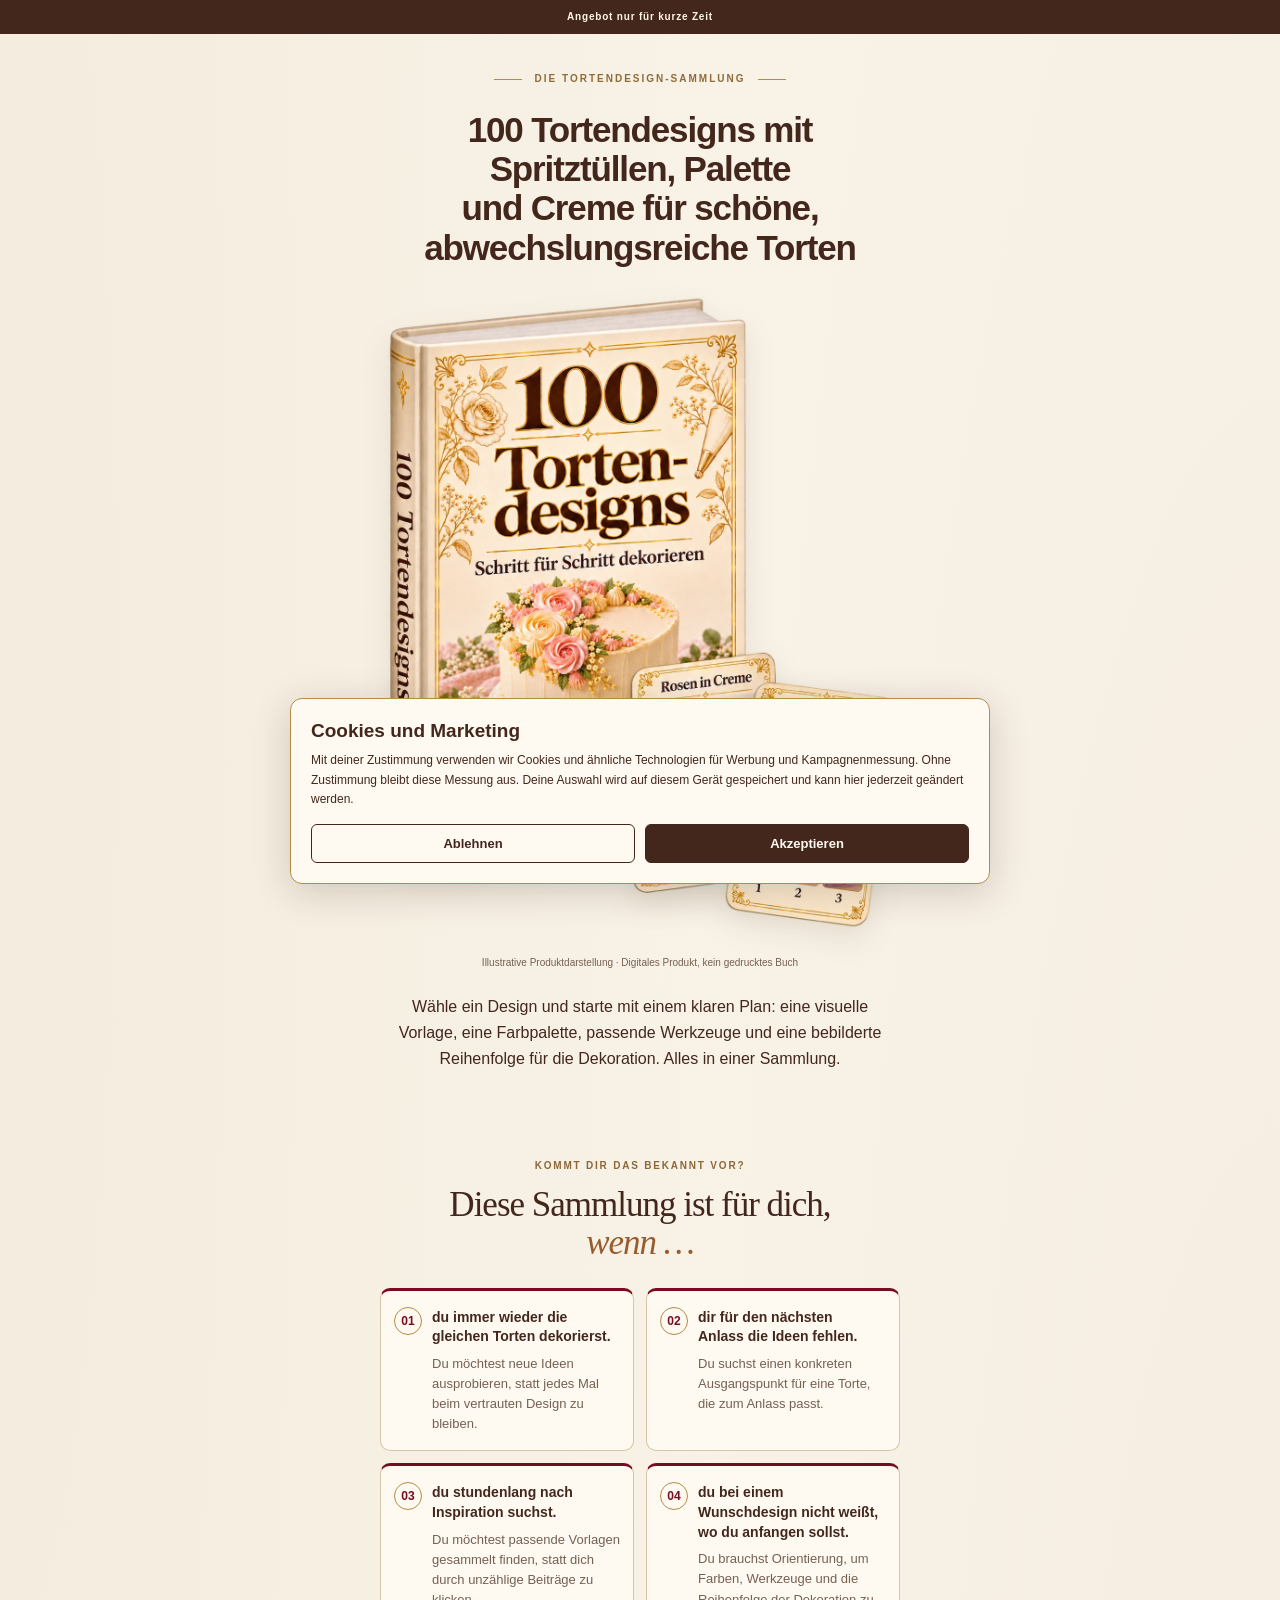
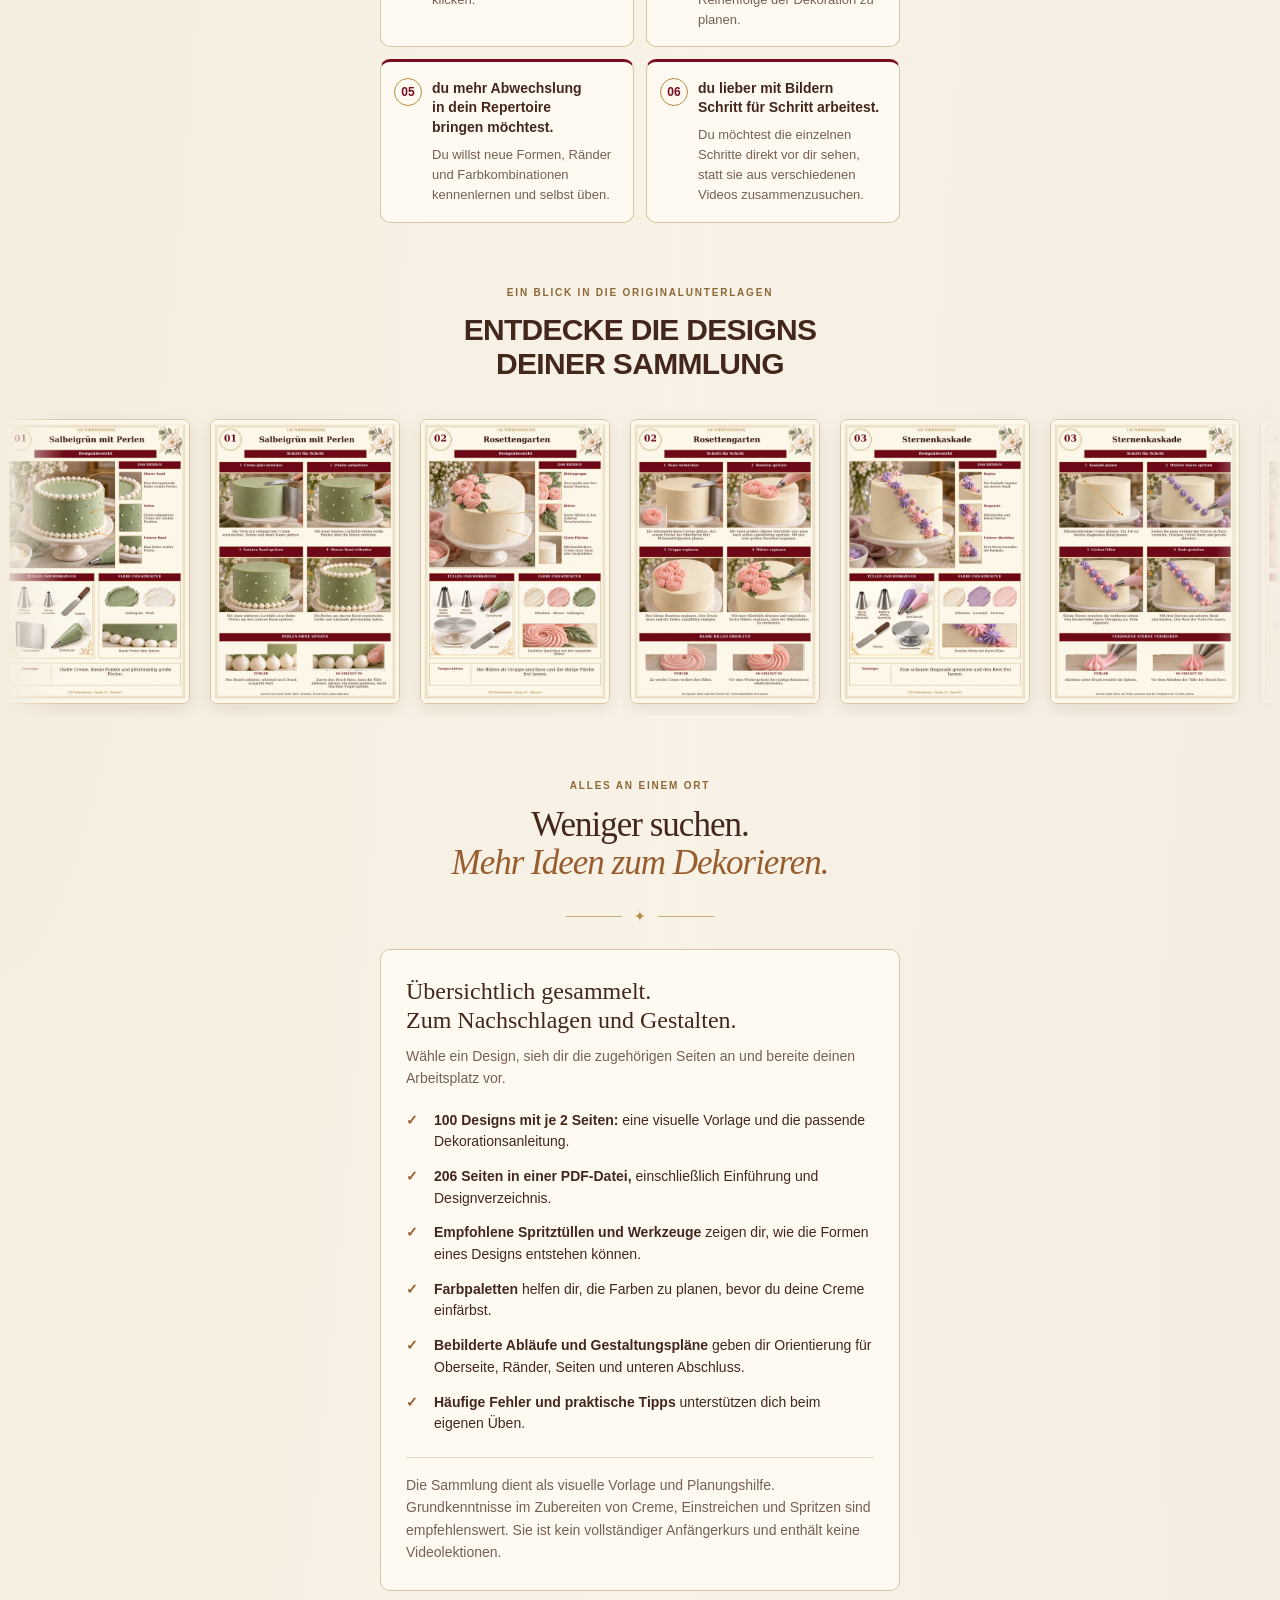
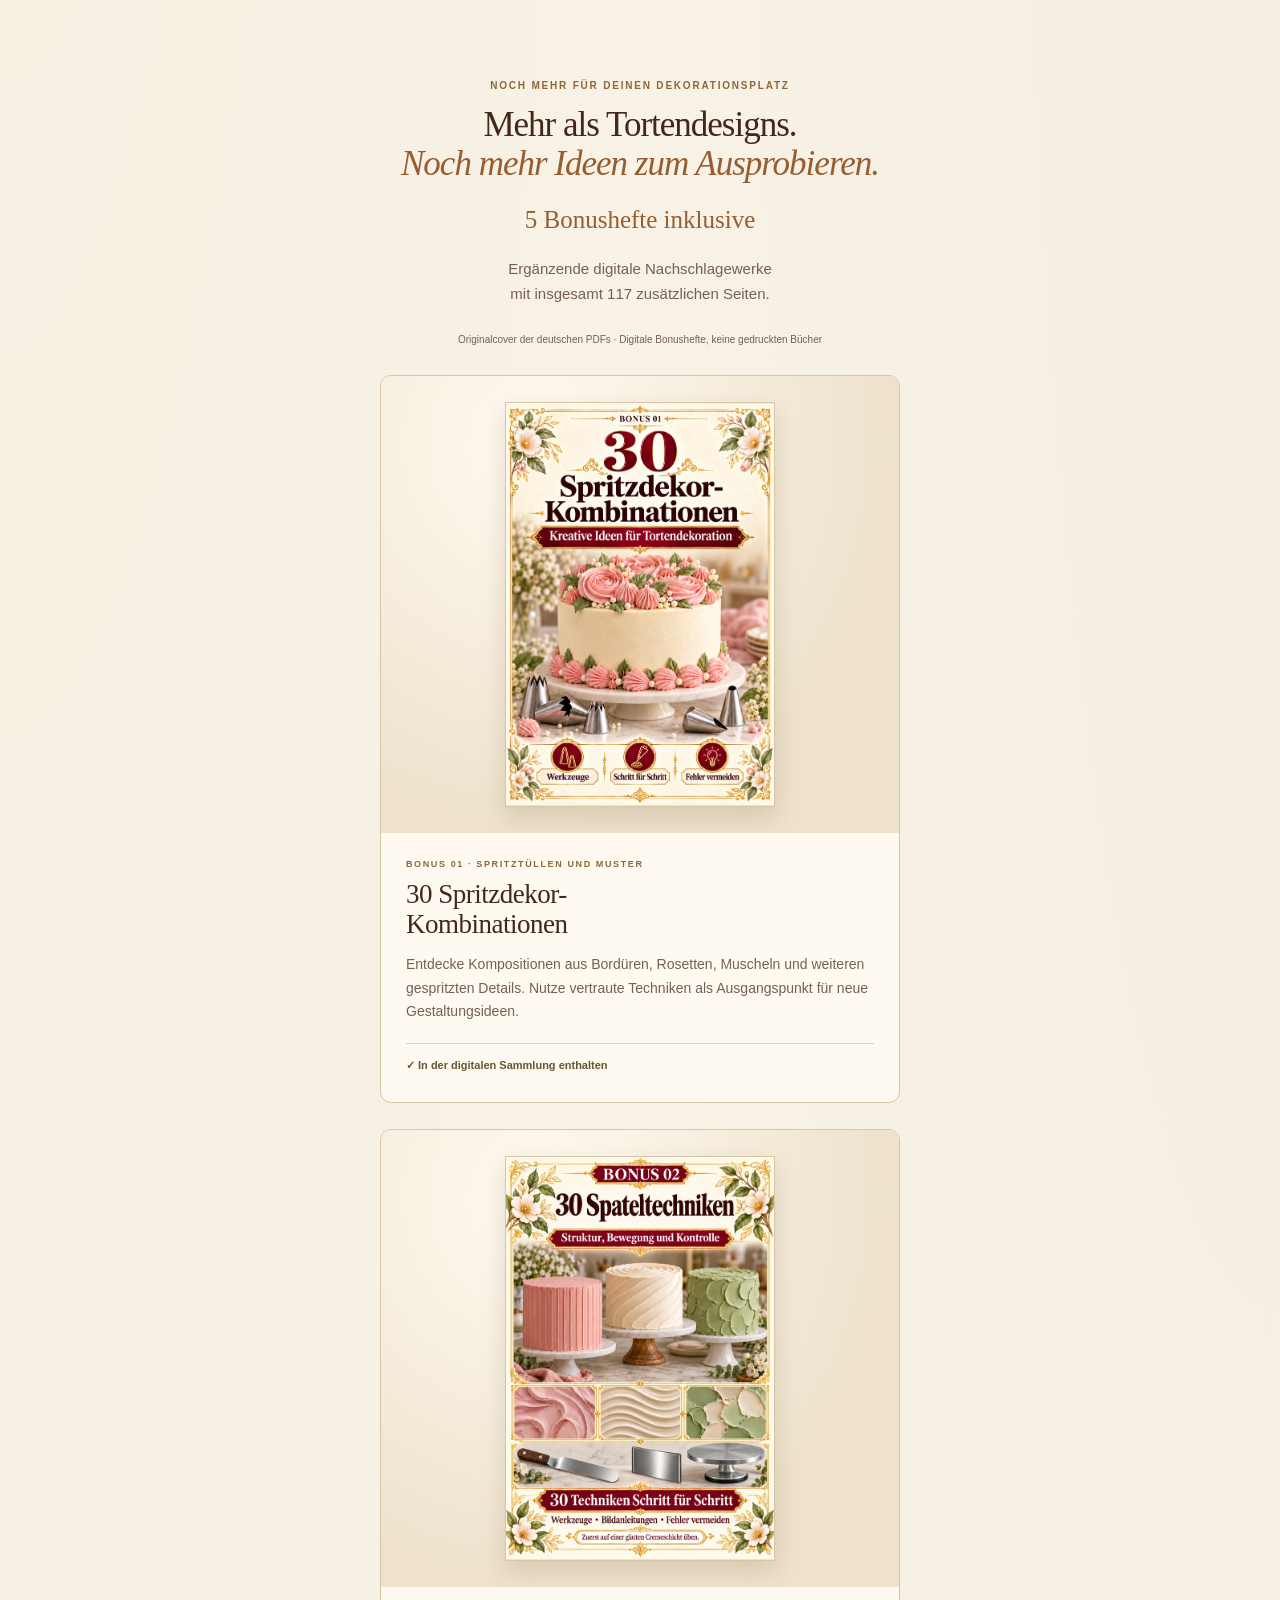
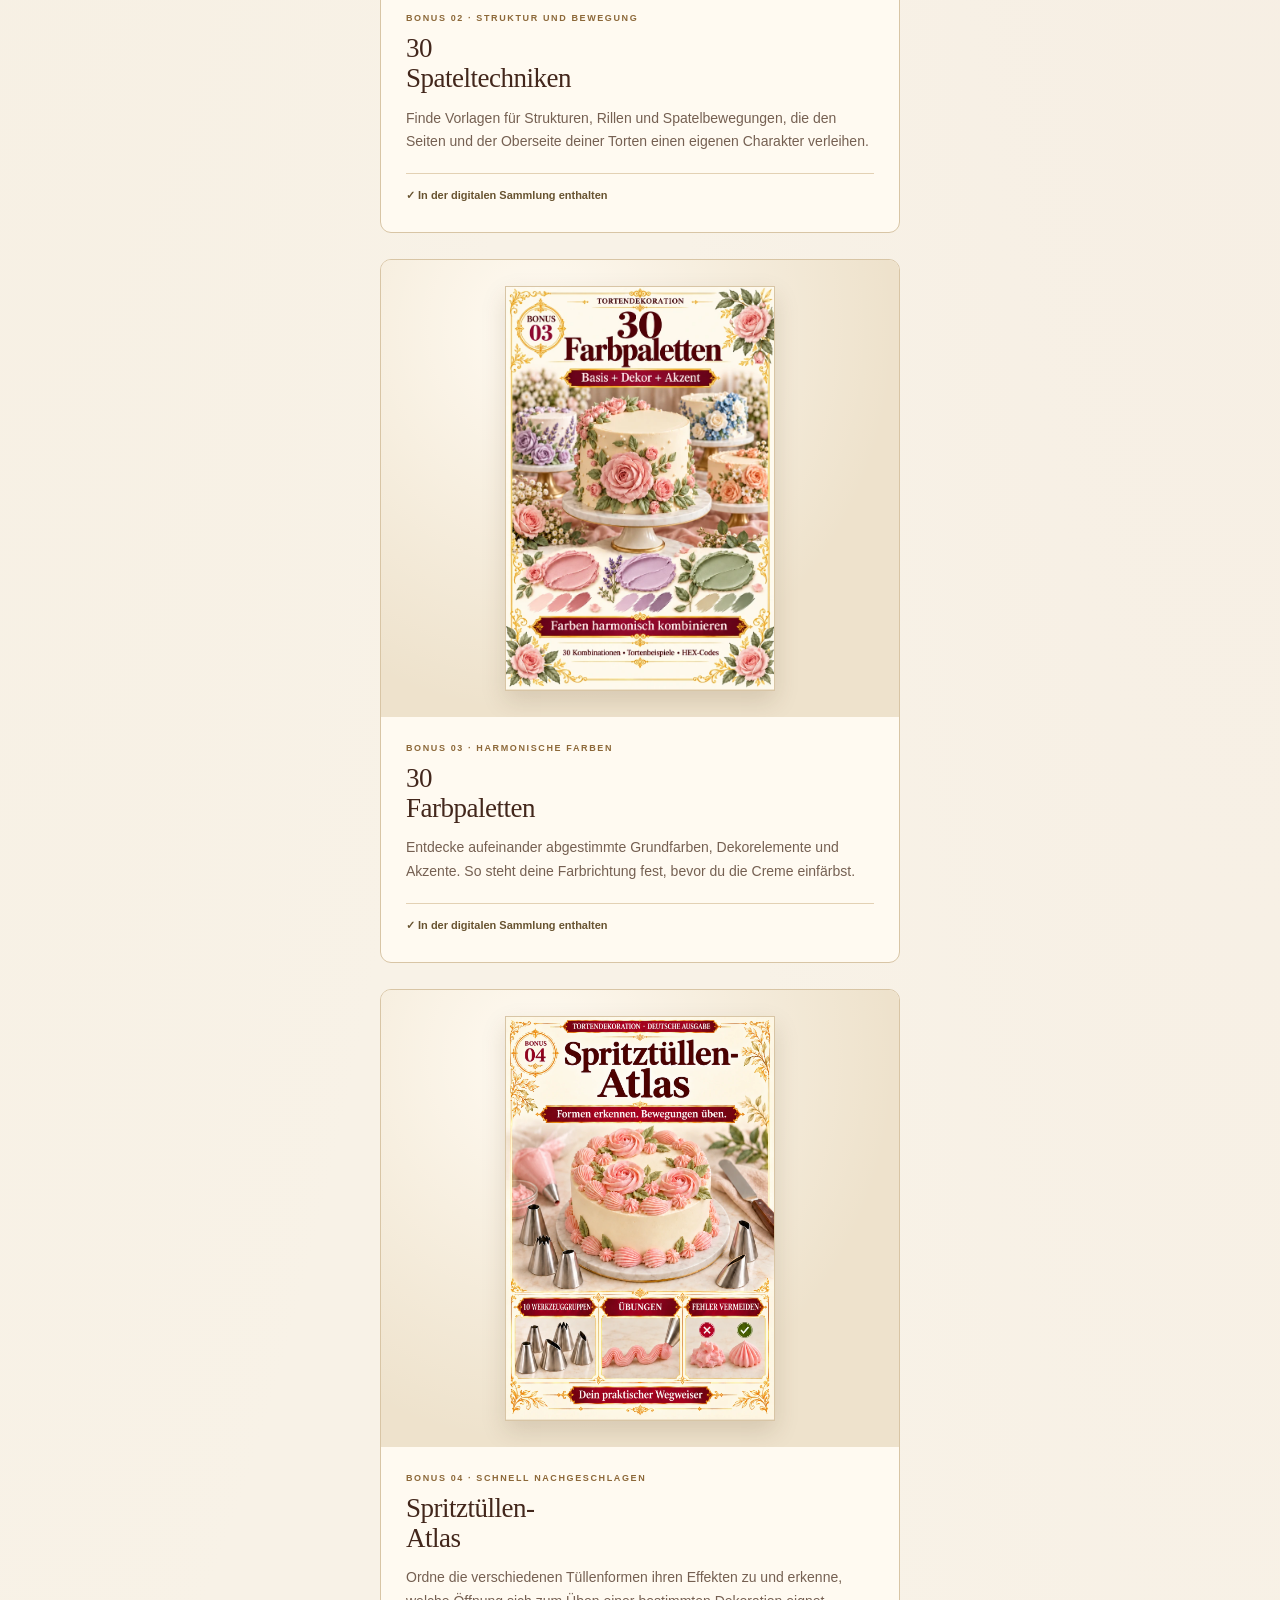
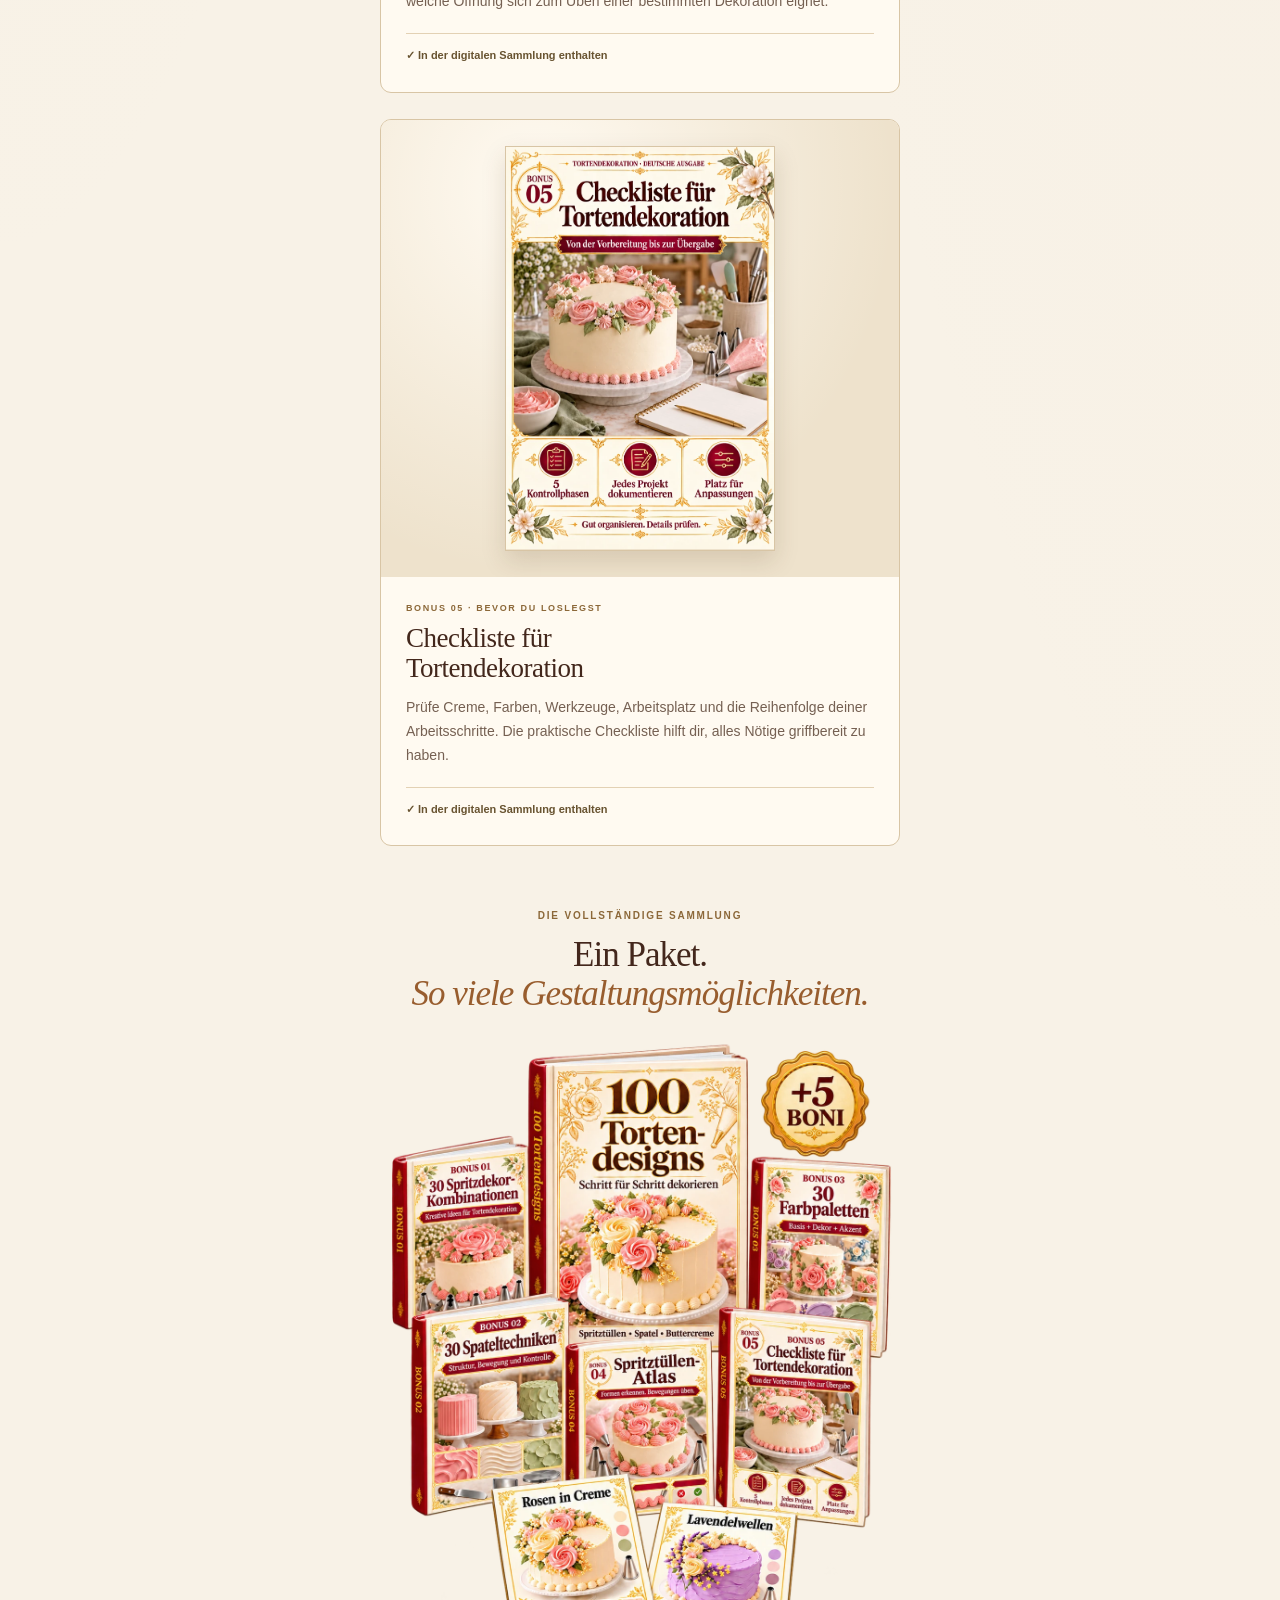
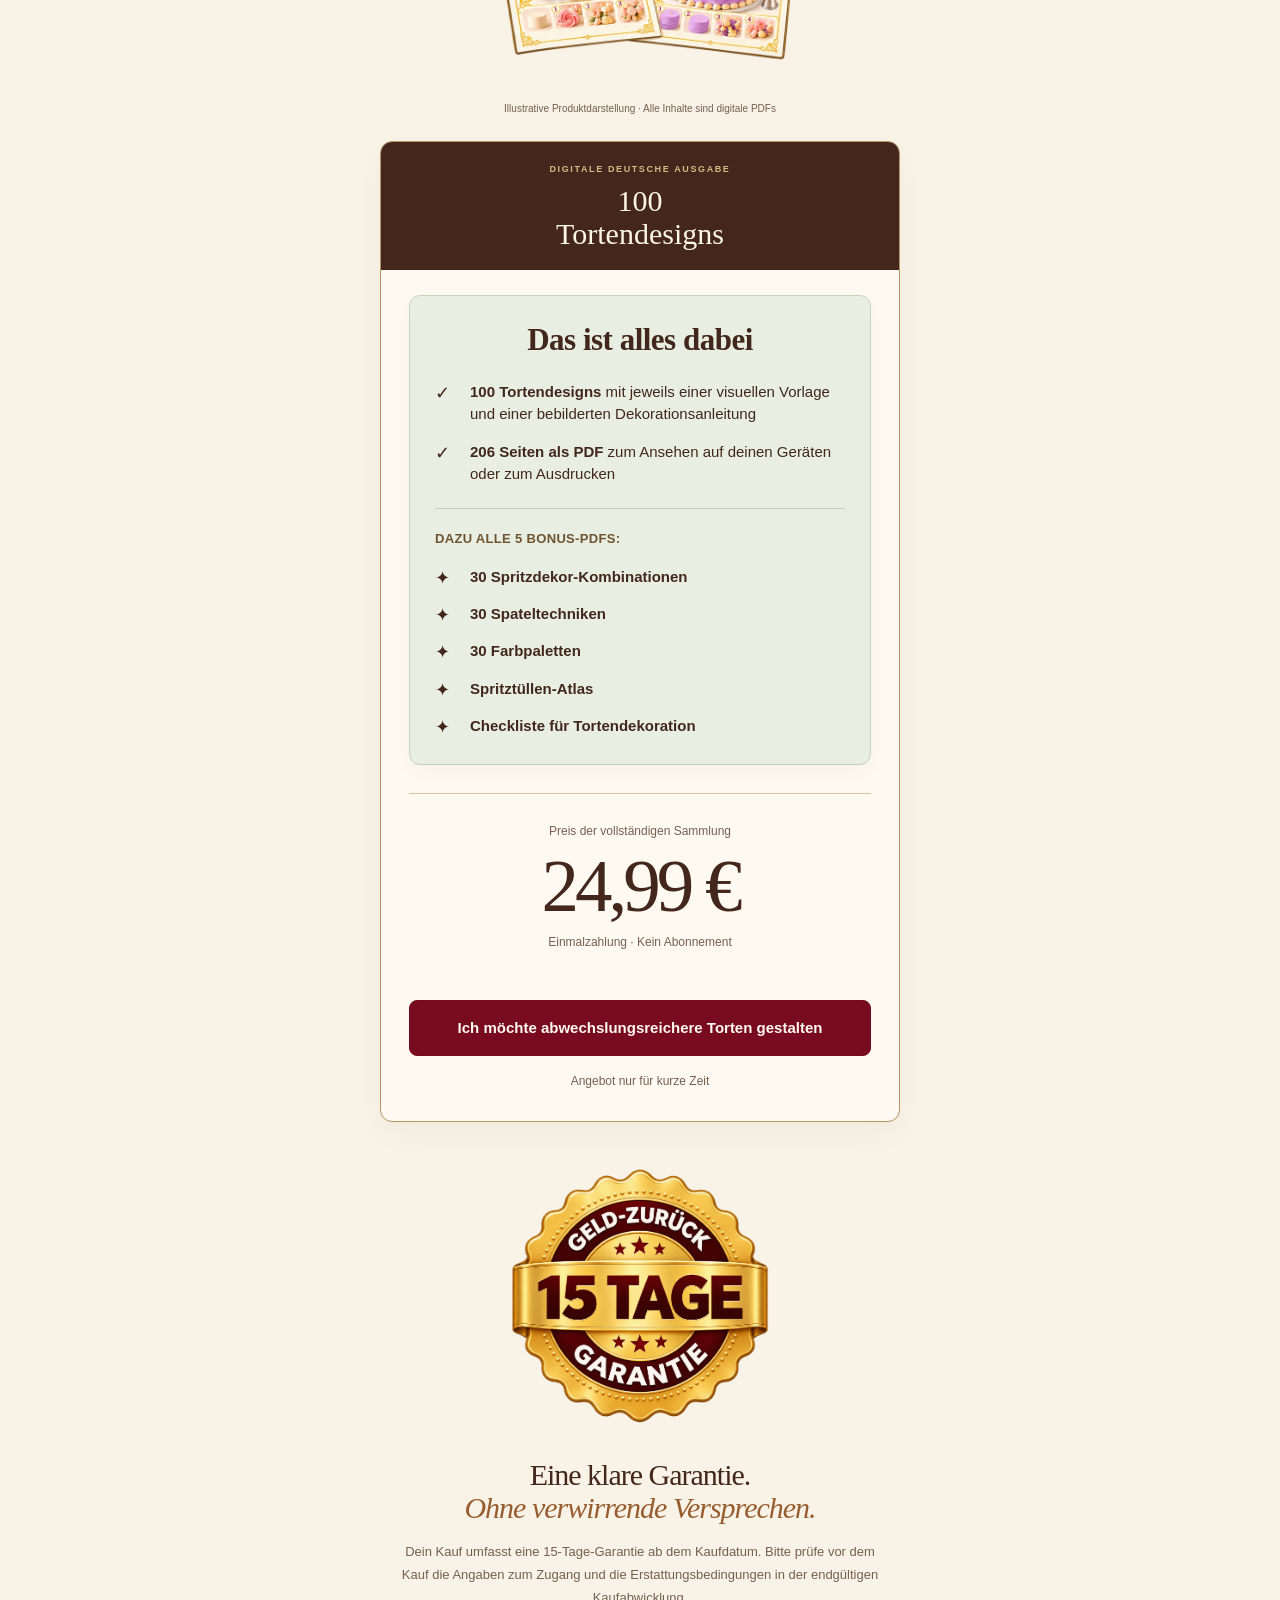
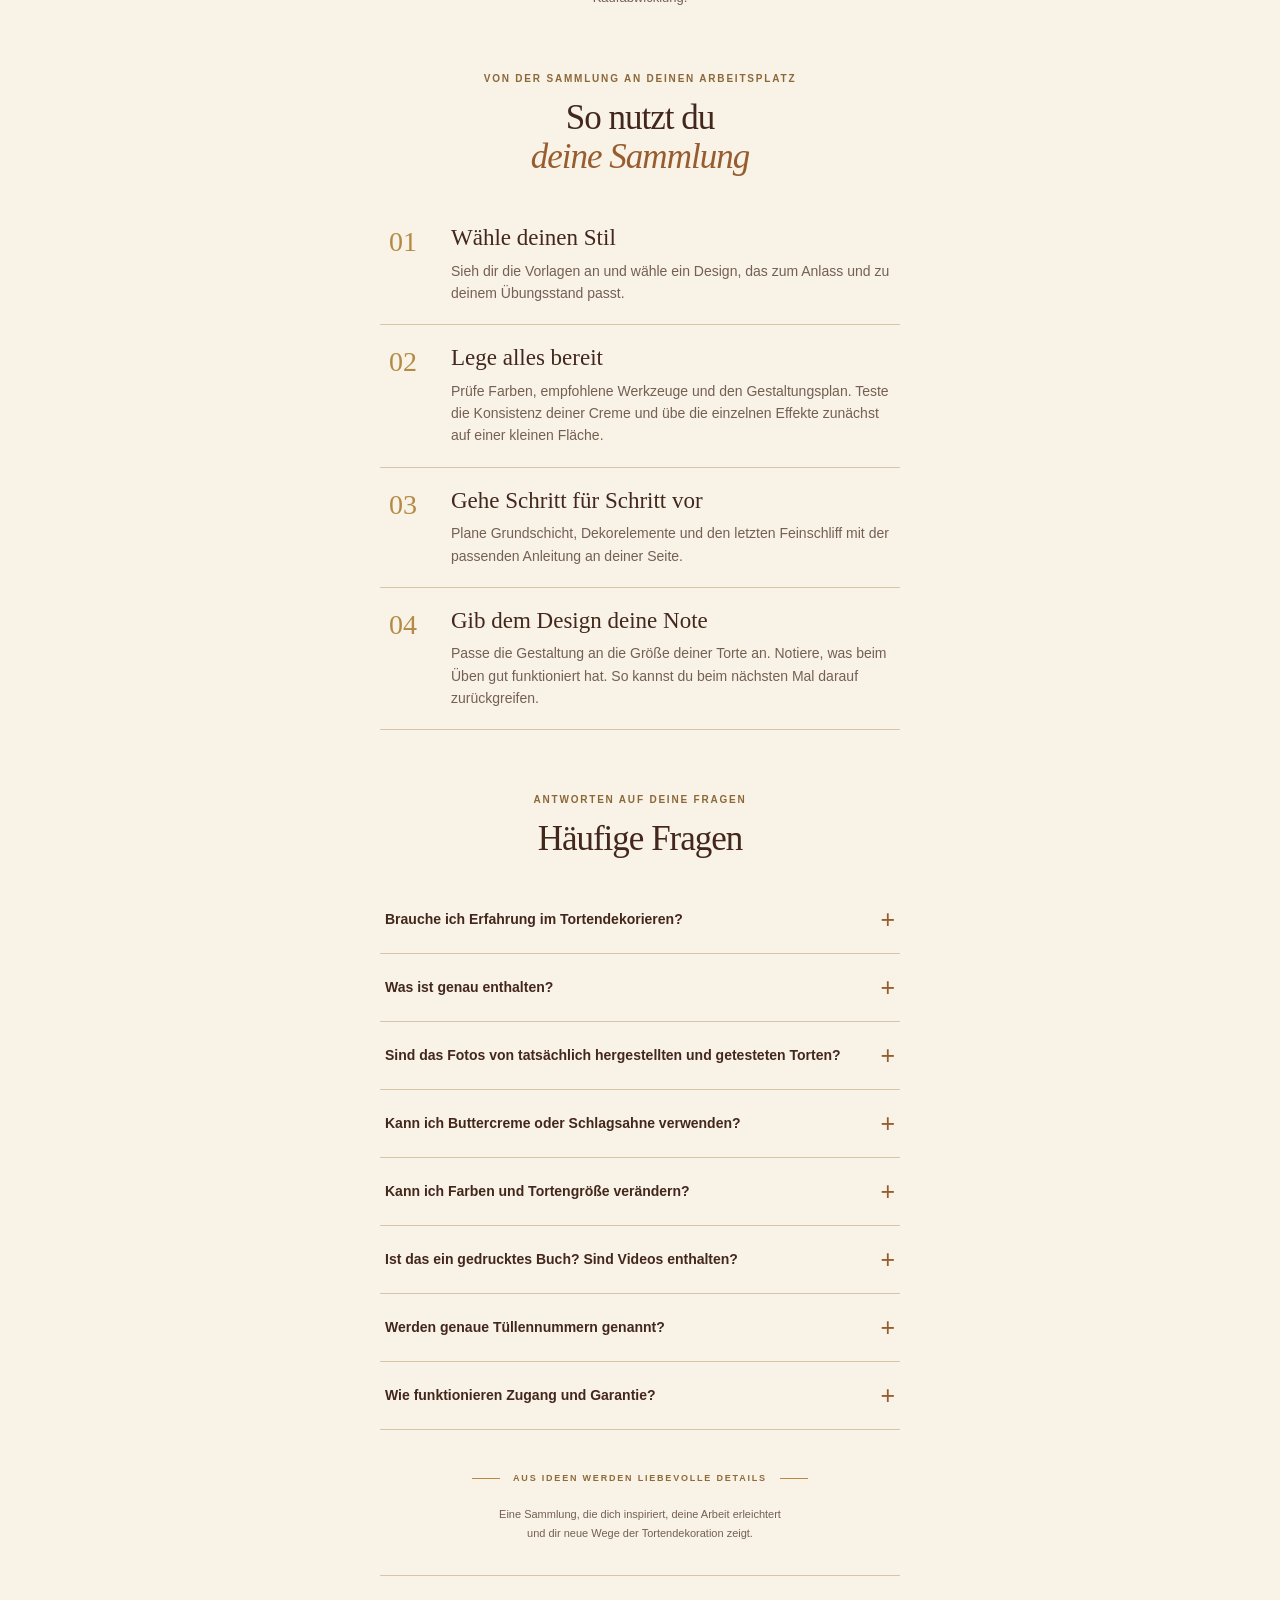
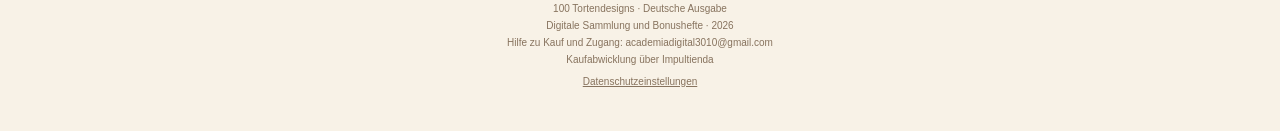
==== commit d9411db4: "Update inicio/index.html to latest German landing page" ====
--- a/inicio/index.html
+++ b/inicio/index.html
@@ -14,7 +14,7 @@
 <section class="section" id="inside" aria-labelledby="inside-title"><span class="eyebrow">Ein Blick in die Originalunterlagen</span><h2 class="gallery-heading" id="inside-title">Entdecke die Designs<br>deiner Sammlung</h2><div class="compact-gallery" role="region" aria-label="Automatisch laufende Galerie mit deutschen Vorlagen und Anleitungen" data-gallery><div class="compact-window" tabindex="0" aria-label="Beispielseiten. Mit den Pfeiltasten oder durch Wischen blättern."><div class="compact-track"><div class="compact-group"><figure class="compact-card" data-original><img decoding="async" src="assets/design-01.webp" width="1024" height="1536" loading="eager" alt="Originalseite aus dem deutschen Produkt: Salbeigrün mit Perlen – visuelle Vorlage, Design 01"></figure><figure class="compact-card" data-original><img decoding="async" src="assets/steps-01.webp" width="1024" height="1536" loading="eager" alt="Originalseite aus dem deutschen Produkt: Salbeigrün mit Perlen – Dekorationsanleitung, Design 01"></figure><figure class="compact-card" data-original><img decoding="async" src="assets/design-02.webp" width="1024" height="1536" loading="eager" alt="Originalseite aus dem deutschen Produkt: Rosettengarten – visuelle Vorlage, Design 02"></figure><figure class="compact-card" data-original><img decoding="async" src="assets/steps-02.webp" width="1024" height="1536" loading="eager" alt="Originalseite aus dem deutschen Produkt: Rosettengarten – Dekorationsanleitung, Design 02"></figure><figure class="compact-card" data-original><img decoding="async" src="assets/design-03.webp" width="1024" height="1536" loading="eager" alt="Originalseite aus dem deutschen Produkt: Sternenkaskade – visuelle Vorlage, Design 03"></figure><figure class="compact-card" data-original><img decoding="async" src="assets/steps-03.webp" width="1024" height="1536" loading="eager" alt="Originalseite aus dem deutschen Produkt: Sternenkaskade – Dekorationsanleitung, Design 03"></figure><figure class="compact-card" data-original><img decoding="async" src="assets/design-07.webp" width="1024" height="1536" loading="eager" alt="Originalseite aus dem deutschen Produkt: Doppelte Girlande – visuelle Vorlage, Design 07"></figure><figure class="compact-card" data-original><img decoding="async" src="assets/steps-07.webp" width="1024" height="1536" loading="eager" alt="Originalseite aus dem deutschen Produkt: Doppelte Girlande – Dekorationsanleitung, Design 07"></figure><figure class="compact-card" data-original><img decoding="async" src="assets/design-11.webp" width="1024" height="1536" loading="eager" alt="Originalseite aus dem deutschen Produkt: Perlenverlauf – visuelle Vorlage, Design 11"></figure><figure class="compact-card" data-original><img decoding="async" src="assets/steps-11.webp" width="1024" height="1536" loading="eager" alt="Originalseite aus dem deutschen Produkt: Perlenverlauf – Dekorationsanleitung, Design 11"></figure><figure class="compact-card" data-original><img decoding="async" src="assets/design-14.webp" width="1024" height="1536" loading="eager" alt="Originalseite aus dem deutschen Produkt: Seidenfeine Streifen – visuelle Vorlage, Design 14"></figure><figure class="compact-card" data-original><img decoding="async" src="assets/steps-14.webp" width="1024" height="1536" loading="eager" alt="Originalseite aus dem deutschen Produkt: Seidenfeine Streifen – Dekorationsanleitung, Design 14"></figure><figure class="compact-card" data-original><img decoding="async" src="assets/design-18.webp" width="1024" height="1536" loading="eager" alt="Originalseite aus dem deutschen Produkt: Minimalistischer Zweig – visuelle Vorlage, Design 18"></figure><figure class="compact-card" data-original><img decoding="async" src="assets/steps-18.webp" width="1024" height="1536" loading="eager" alt="Originalseite aus dem deutschen Produkt: Minimalistischer Zweig – Dekorationsanleitung, Design 18"></figure><figure class="compact-card" data-original><img decoding="async" src="assets/design-23.webp" width="1024" height="1536" loading="eager" alt="Originalseite aus dem deutschen Produkt: Gezogene Blütenblätter – visuelle Vorlage, Design 23"></figure><figure class="compact-card" data-original><img decoding="async" src="assets/steps-23.webp" width="1024" height="1536" loading="eager" alt="Originalseite aus dem deutschen Produkt: Gezogene Blütenblätter – Dekorationsanleitung, Design 23"></figure><figure class="compact-card" data-original><img decoding="async" src="assets/design-26.webp" width="1024" height="1536" loading="eager" alt="Originalseite aus dem deutschen Produkt: Spachtelbogen – visuelle Vorlage, Design 26"></figure><figure class="compact-card" data-original><img decoding="async" src="assets/steps-26.webp" width="1024" height="1536" loading="eager" alt="Originalseite aus dem deutschen Produkt: Spachtelbogen – Dekorationsanleitung, Design 26"></figure><figure class="compact-card" data-original><img decoding="async" src="assets/design-32.webp" width="1024" height="1536" loading="eager" alt="Originalseite aus dem deutschen Produkt: Blätterkranz – visuelle Vorlage, Design 32"></figure><figure class="compact-card" data-original><img decoding="async" src="assets/steps-32.webp" width="1024" height="1536" loading="eager" alt="Originalseite aus dem deutschen Produkt: Blätterkranz – Dekorationsanleitung, Design 32"></figure><figure class="compact-card" data-original><img decoding="async" src="assets/design-38.webp" width="1024" height="1536" loading="eager" alt="Originalseite aus dem deutschen Produkt: Blütenfächer – visuelle Vorlage, Design 38"></figure><figure class="compact-card" data-original><img decoding="async" src="assets/steps-38.webp" width="1024" height="1536" loading="eager" alt="Originalseite aus dem deutschen Produkt: Blütenfächer – Dekorationsanleitung, Design 38"></figure><figure class="compact-card" data-original><img decoding="async" src="assets/design-39.webp" width="1024" height="1536" loading="eager" alt="Originalseite aus dem deutschen Produkt: Rüschenrand – visuelle Vorlage, Design 39"></figure><figure class="compact-card" data-original><img decoding="async" src="assets/steps-39.webp" width="1024" height="1536" loading="eager" alt="Originalseite aus dem deutschen Produkt: Rüschenrand – Dekorationsanleitung, Design 39"></figure></div></div></div></div></section>
 <section class="section" id="contents" aria-labelledby="contents-title"><span class="eyebrow">Alles an einem Ort</span><h2 id="contents-title">Weniger suchen.<br><em>Mehr Ideen zum Dekorieren.</em></h2><div class="ornament" aria-hidden="true">✦</div><div class="contents-panel"><h3>Übersichtlich gesammelt.<br>Zum Nachschlagen und Gestalten.</h3><p>Wähle ein Design, sieh dir die zugehörigen Seiten an und bereite deinen Arbeitsplatz vor.</p><ul class="check-list"><li><strong>100 Designs mit je 2 Seiten:</strong> eine visuelle Vorlage und die passende Dekorationsanleitung.</li><li><strong>206 Seiten in einer PDF-Datei,</strong> einschließlich Einführung und Designverzeichnis.</li><li><strong>Empfohlene Spritztüllen und Werkzeuge</strong> zeigen dir, wie die Formen eines Designs entstehen können.</li><li><strong>Farbpaletten</strong> helfen dir, die Farben zu planen, bevor du deine Creme einfärbst.</li><li><strong>Bebilderte Abläufe und Gestaltungspläne</strong> geben dir Orientierung für Oberseite, Ränder, Seiten und unteren Abschluss.</li><li><strong>Häufige Fehler und praktische Tipps</strong> unterstützen dich beim eigenen Üben.</li></ul><p class="fine">Die Sammlung dient als visuelle Vorlage und Planungshilfe. Grundkenntnisse im Zubereiten von Creme, Einstreichen und Spritzen sind empfehlenswert. Sie ist kein vollständiger Anfängerkurs und enthält keine Videolektionen.</p></div></section>
 <section class="section" id="bonuses" aria-labelledby="bonuses-title"><span class="eyebrow">Noch mehr für deinen Dekorationsplatz</span><h2 id="bonuses-title">Mehr als Tortendesigns.<br><em>Noch mehr Ideen zum Ausprobieren.</em></h2><p class="bonuses-head">5 Bonushefte inklusive</p><p class="section-lead">Ergänzende digitale Nachschlagewerke<br>mit insgesamt 117 zusätzlichen Seiten.</p><p class="bonus-mockup-caption">Originalcover der deutschen PDFs · Digitale Bonushefte, keine gedruckten Bücher</p><div class="bonus-list"><article class="bonus"><div class="bonus-art"><img src="assets/bonus01.webp" width="667" height="1000" loading="lazy" alt="Deutsches Originalcover: 30 Spritzdekor-Kombinationen"></div><div class="bonus-body"><span class="eyebrow">Bonus 01 · Spritztüllen und Muster</span><h3>30 Spritzdekor-<br>Kombinationen</h3><p>Entdecke Kompositionen aus Bordüren, Rosetten, Muscheln und weiteren gespritzten Details. Nutze vertraute Techniken als Ausgangspunkt für neue Gestaltungsideen.</p><span class="included">✓ In der digitalen Sammlung enthalten</span></div></article><article class="bonus"><div class="bonus-art"><img src="assets/bonus02.webp" width="667" height="1000" loading="lazy" alt="Deutsches Originalcover: 30 Spateltechniken"></div><div class="bonus-body"><span class="eyebrow">Bonus 02 · Struktur und Bewegung</span><h3>30<br>Spateltechniken</h3><p>Finde Vorlagen für Strukturen, Rillen und Spatelbewegungen, die den Seiten und der Oberseite deiner Torten einen eigenen Charakter verleihen.</p><span class="included">✓ In der digitalen Sammlung enthalten</span></div></article><article class="bonus"><div class="bonus-art"><img src="assets/bonus03.webp" width="667" height="1000" loading="lazy" alt="Deutsches Originalcover: 30 Farbpaletten"></div><div class="bonus-body"><span class="eyebrow">Bonus 03 · Harmonische Farben</span><h3>30<br>Farbpaletten</h3><p>Entdecke aufeinander abgestimmte Grundfarben, Dekorelemente und Akzente. So steht deine Farbrichtung fest, bevor du die Creme einfärbst.</p><span class="included">✓ In der digitalen Sammlung enthalten</span></div></article><article class="bonus"><div class="bonus-art"><img src="assets/bonus04.webp" width="667" height="1000" loading="lazy" alt="Deutsches Originalcover: Spritztüllen-Atlas"></div><div class="bonus-body"><span class="eyebrow">Bonus 04 · Schnell nachgeschlagen</span><h3>Spritztüllen-<br>Atlas</h3><p>Ordne die verschiedenen Tüllenformen ihren Effekten zu und erkenne, welche Öffnung sich zum Üben einer bestimmten Dekoration eignet.</p><span class="included">✓ In der digitalen Sammlung enthalten</span></div></article><article class="bonus"><div class="bonus-art"><img src="assets/bonus05.webp" width="667" height="1000" loading="lazy" alt="Deutsches Originalcover: Checkliste für Tortendekoration"></div><div class="bonus-body"><span class="eyebrow">Bonus 05 · Bevor du loslegst</span><h3>Checkliste für<br>Tortendekoration</h3><p>Prüfe Creme, Farben, Werkzeuge, Arbeitsplatz und die Reihenfolge deiner Arbeitsschritte. Die praktische Checkliste hilft dir, alles Nötige griffbereit zu haben.</p><span class="included">✓ In der digitalen Sammlung enthalten</span></div></article></div></section>
-<section class="section" id="collection" aria-labelledby="offer-title"><div class="offer-title"><span class="eyebrow">Die vollständige Sammlung</span><h2 id="offer-title">Ein Paket.<br><em>So viele Gestaltungsmöglichkeiten.</em></h2></div><figure class="offer-mockup"><img src="assets/complete-offer.webp" width="1122" height="1402" loading="lazy" alt="Illustrative Produktdarstellung der deutschen Sammlung mit 100 Tortendesigns, allen fünf Bonusheften und zwei Vorlagenkarten"></figure><p class="offer-mockup-caption">Illustrative Produktdarstellung · Alle Inhalte sind digitale PDFs</p><div class="offer-box"><div class="offer-top"><span class="eyebrow">Digitale deutsche Ausgabe</span><h3>100<br>Tortendesigns</h3></div><div class="offer-body"><div class="stacking-card"><p class="stacking-title">Das ist alles dabei</p><ul class="stacking-list stacking-main"><li><span class="stacking-icon" aria-hidden="true">✓</span><span><strong>100 Tortendesigns</strong> mit jeweils einer visuellen Vorlage und einer bebilderten Dekorationsanleitung</span></li><li><span class="stacking-icon" aria-hidden="true">✓</span><span><strong>206 Seiten als PDF</strong> zum Ansehen auf deinen Geräten oder zum Ausdrucken</span></li></ul><div class="stacking-divider" aria-hidden="true"></div><p class="stacking-bonus-label">Dazu alle 5 Bonus-PDFs:</p><ul class="stacking-list stacking-bonuses"><li><span class="stacking-icon" aria-hidden="true">✦</span><strong>30 Spritzdekor-Kombinationen</strong></li><li><span class="stacking-icon" aria-hidden="true">✦</span><strong>30 Spateltechniken</strong></li><li><span class="stacking-icon" aria-hidden="true">✦</span><strong>30 Farbpaletten</strong></li><li><span class="stacking-icon" aria-hidden="true">✦</span><strong>Spritztüllen-Atlas</strong></li><li><span class="stacking-icon" aria-hidden="true">✦</span><strong>Checkliste für Tortendekoration</strong></li></ul></div><div class="price-area"><p class="price-caption">Preis der vollständigen Sammlung</p><p class="reference-price"><s data-main-original-price></s></p><p class="price"><span data-main-price>24,99 €</span></p><p class="payment-type">Einmalzahlung · Kein Abonnement</p></div><a class="offer-cta" id="offer-checkout" href="https://cakedecoratingdesigns.impultienda.ar/checkout" data-checkout aria-describedby="checkout-notice">JETZT SAMMLUNG SICHERN</a><p class="fine" id="checkout-notice">Angebot nur für kurze Zeit</p></div></div></section>
+<section class="section" id="collection" aria-labelledby="offer-title"><div class="offer-title"><span class="eyebrow">Die vollständige Sammlung</span><h2 id="offer-title">Ein Paket.<br><em>So viele Gestaltungsmöglichkeiten.</em></h2></div><figure class="offer-mockup"><img src="assets/complete-offer.webp" width="1122" height="1402" loading="lazy" alt="Illustrative Produktdarstellung der deutschen Sammlung mit 100 Tortendesigns, allen fünf Bonusheften und zwei Vorlagenkarten"></figure><p class="offer-mockup-caption">Illustrative Produktdarstellung · Alle Inhalte sind digitale PDFs</p><div class="offer-box"><div class="offer-top"><span class="eyebrow">Digitale deutsche Ausgabe</span><h3>100<br>Tortendesigns</h3></div><div class="offer-body"><div class="stacking-card"><p class="stacking-title">Das ist alles dabei</p><ul class="stacking-list stacking-main"><li><span class="stacking-icon" aria-hidden="true">✓</span><span><strong>100 Tortendesigns</strong> mit jeweils einer visuellen Vorlage und einer bebilderten Dekorationsanleitung</span></li><li><span class="stacking-icon" aria-hidden="true">✓</span><span><strong>206 Seiten als PDF</strong> zum Ansehen auf deinen Geräten oder zum Ausdrucken</span></li></ul><div class="stacking-divider" aria-hidden="true"></div><p class="stacking-bonus-label">Dazu alle 5 Bonus-PDFs:</p><ul class="stacking-list stacking-bonuses"><li><span class="stacking-icon" aria-hidden="true">✦</span><strong>30 Spritzdekor-Kombinationen</strong></li><li><span class="stacking-icon" aria-hidden="true">✦</span><strong>30 Spateltechniken</strong></li><li><span class="stacking-icon" aria-hidden="true">✦</span><strong>30 Farbpaletten</strong></li><li><span class="stacking-icon" aria-hidden="true">✦</span><strong>Spritztüllen-Atlas</strong></li><li><span class="stacking-icon" aria-hidden="true">✦</span><strong>Checkliste für Tortendekoration</strong></li></ul></div><div class="price-area"><p class="price-caption">Preis der vollständigen Sammlung</p><p class="reference-price"><s data-main-original-price></s></p><p class="price"><span data-main-price>24,99 €</span></p><p class="payment-type">Einmalzahlung · Kein Abonnement</p></div><a class="offer-cta" id="offer-checkout" href="https://cakedecoratingdesigns.impultienda.ar/checkout" data-checkout aria-describedby="checkout-notice">Ich möchte abwechslungsreichere Torten gestalten</a><p class="fine" id="checkout-notice">Angebot nur für kurze Zeit</p></div></div></section>
 <section class="section guarantee" aria-labelledby="guarantee-title"><figure class="guarantee-art"><img src="assets/guarantee-15-days.webp" width="800" height="800" loading="lazy" alt="Gold-bordeauxfarbenes Siegel zur 15-Tage-Garantie"></figure><h2 id="guarantee-title">Eine klare Garantie.<br><em>Ohne verwirrende Versprechen.</em></h2><p>Dein Kauf umfasst eine 15-Tage-Garantie ab dem Kaufdatum. Bitte prüfe vor dem Kauf die Angaben zum Zugang und die Erstattungsbedingungen in der endgültigen Kaufabwicklung.</p></section>
 <section class="section" id="how-to" aria-labelledby="how-title"><span class="eyebrow">Von der Sammlung an deinen Arbeitsplatz</span><h2 id="how-title">So nutzt du<br><em>deine Sammlung</em></h2><ol class="steps"><li><span class="step-num">01</span><div><h3>Wähle deinen Stil</h3><p>Sieh dir die Vorlagen an und wähle ein Design, das zum Anlass und zu deinem Übungsstand passt.</p></div></li><li><span class="step-num">02</span><div><h3>Lege alles bereit</h3><p>Prüfe Farben, empfohlene Werkzeuge und den Gestaltungsplan. Teste die Konsistenz deiner Creme und übe die einzelnen Effekte zunächst auf einer kleinen Fläche.</p></div></li><li><span class="step-num">03</span><div><h3>Gehe Schritt für Schritt vor</h3><p>Plane Grundschicht, Dekorelemente und den letzten Feinschliff mit der passenden Anleitung an deiner Seite.</p></div></li><li><span class="step-num">04</span><div><h3>Gib dem Design deine Note</h3><p>Passe die Gestaltung an die Größe deiner Torte an. Notiere, was beim Üben gut funktioniert hat. So kannst du beim nächsten Mal darauf zurückgreifen.</p></div></li></ol></section>
 <section class="section" id="faq" aria-labelledby="faq-title"><span class="eyebrow">Antworten auf deine Fragen</span><h2 id="faq-title">Häufige Fragen</h2><div class="faq"><details><summary>Brauche ich Erfahrung im Tortendekorieren?</summary><p>Grundkenntnisse sind empfehlenswert: eine geeignete Creme zubereiten, eine Torte glatt einstreichen und mit Spritzbeutel und Palette arbeiten. Die Sammlung hilft dir, Designs und Arbeitsschritte zu planen. Sie ist kein vollständiger Anfängerkurs.</p></details><details><summary>Was ist genau enthalten?</summary><p>Die Sammlung enthält genau 100 Tortendesigns und fünf Bonushefte. Zu jedem Design gehören eine visuelle Vorlagenkarte und eine bebilderte Dekorationsanleitung. Die Hauptsammlung umfasst 206 Seiten in einer PDF-Datei. Die fünf zusätzlichen Bonus-PDFs enthalten insgesamt 117 Seiten. Alle Unterlagen sind auf Deutsch.</p></details><details><summary>Sind das Fotos von tatsächlich hergestellten und getesteten Torten?</summary><p>Nein. Die Tortenbilder sind digital erzeugte Designvorlagen und keine Fotos von tatsächlich hergestellten oder getesteten Torten. Die hier gezeigten Innenseiten stammen aus dem Produkt. Nutze die Designs zur Inspiration und Planung und teste die Techniken selbst. Ein identisches Ergebnis wird nicht garantiert.</p></details><details><summary>Kann ich Buttercreme oder Schlagsahne verwenden?</summary><p>Wähle ein erprobtes Cremerezept, das zur jeweiligen Technik passt. Buttercreme kann klare Formen halten. Schlagsahne kann Stabilisierung und eine sorgfältige Temperaturführung benötigen. Beide lassen sich nicht bei jeder Technik gegeneinander austauschen. Halte dich an dein Rezept und teste den Effekt vorher.</p></details><details><summary>Kann ich Farben und Tortengröße verändern?</summary><p>Ja. Nutze die Designs als Ausgangspunkt und passe die Gestaltung an deine Torte an. Digitale Farbpaletten sind visuelle Vorlagen, keine exakten Mischrezepte für Lebensmittelfarben. Das Ergebnis hängt von Creme, Farbmarke, Mengen, Licht und Technik ab.</p></details><details><summary>Ist das ein gedrucktes Buch? Sind Videos enthalten?</summary><p>Es sind keine gedruckten Bücher oder Werkzeuge enthalten. Die Sammlung und alle Bonushefte sind digitale PDFs, die du auf kompatiblen Geräten ansehen oder ausdrucken kannst. Videolektionen oder eine persönliche Dekorationsberatung sind nicht enthalten.</p></details><details><summary>Werden genaue Tüllennummern genannt?</summary><p>Die Tüllen werden nach Form und Tüllenart beschrieben. Die Nummerierung kann je nach Hersteller unterschiedlich sein. Vergleiche daher Form und Öffnung, statt dich nur auf eine Nummer zu verlassen.</p></details><details><summary>Wie funktionieren Zugang und Garantie?</summary><p>Die Garantie gilt 15 Tage ab dem Kaufdatum. Prüfe die Zugangshinweise und Erstattungsbedingungen in der endgültigen Kaufabwicklung. Die Bestellung erfolgt über Impultienda. Folge nach dem Kauf den dort angezeigten Zugangshinweisen.</p></details></div></section><div class="closing"><div class="collection-mark">AUS IDEEN WERDEN LIEBEVOLLE DETAILS</div><p>Eine Sammlung, die dich inspiriert, deine Arbeit erleichtert<br>und dir neue Wege der Tortendekoration zeigt.</p></div><footer class="footer">100 Tortendesigns · Deutsche Ausgabe<br>Digitale Sammlung und Bonushefte · 2026<br><a href="mailto:academiadigital3010@gmail.com">Hilfe zu Kauf und Zugang: academiadigital3010@gmail.com</a><br><span>Kaufabwicklung über Impultienda</span><br><button class="consent-reopen" id="privacy-settings" type="button">Datenschutzeinstellungen</button></footer></main>
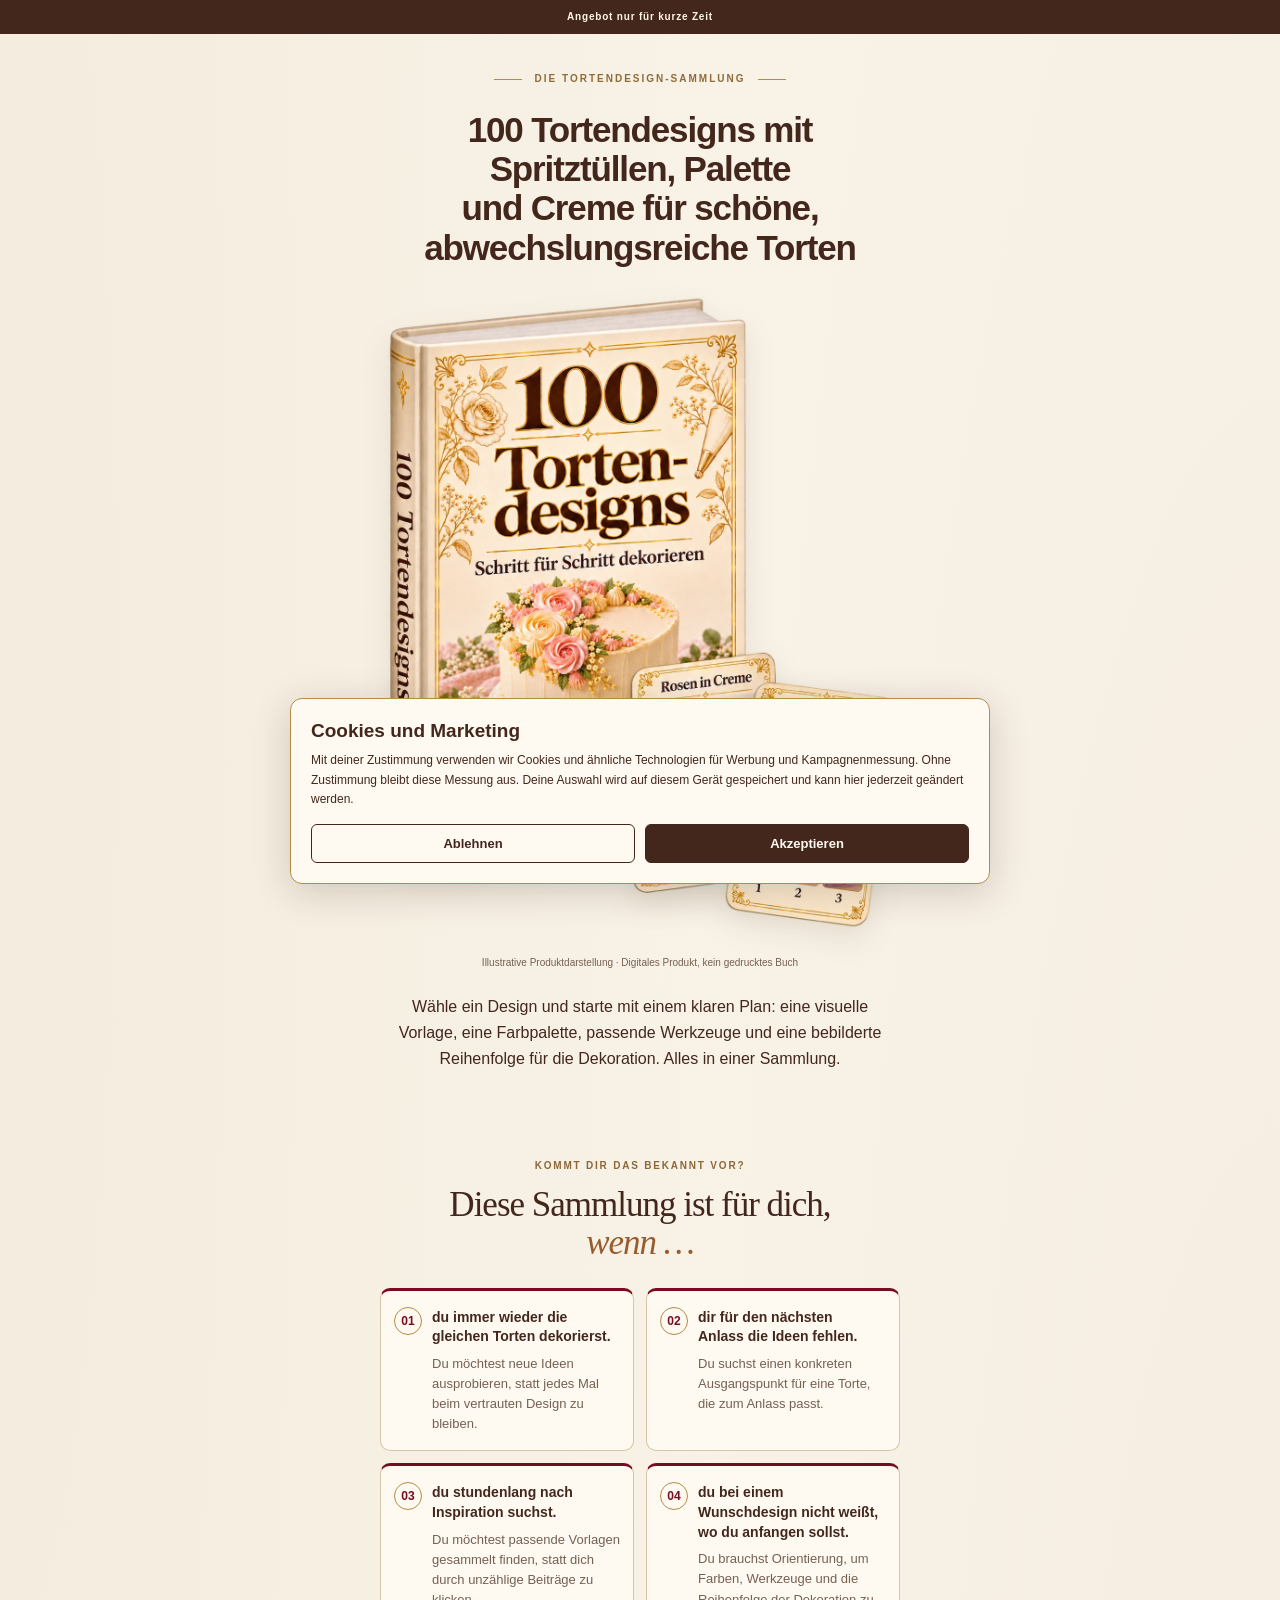
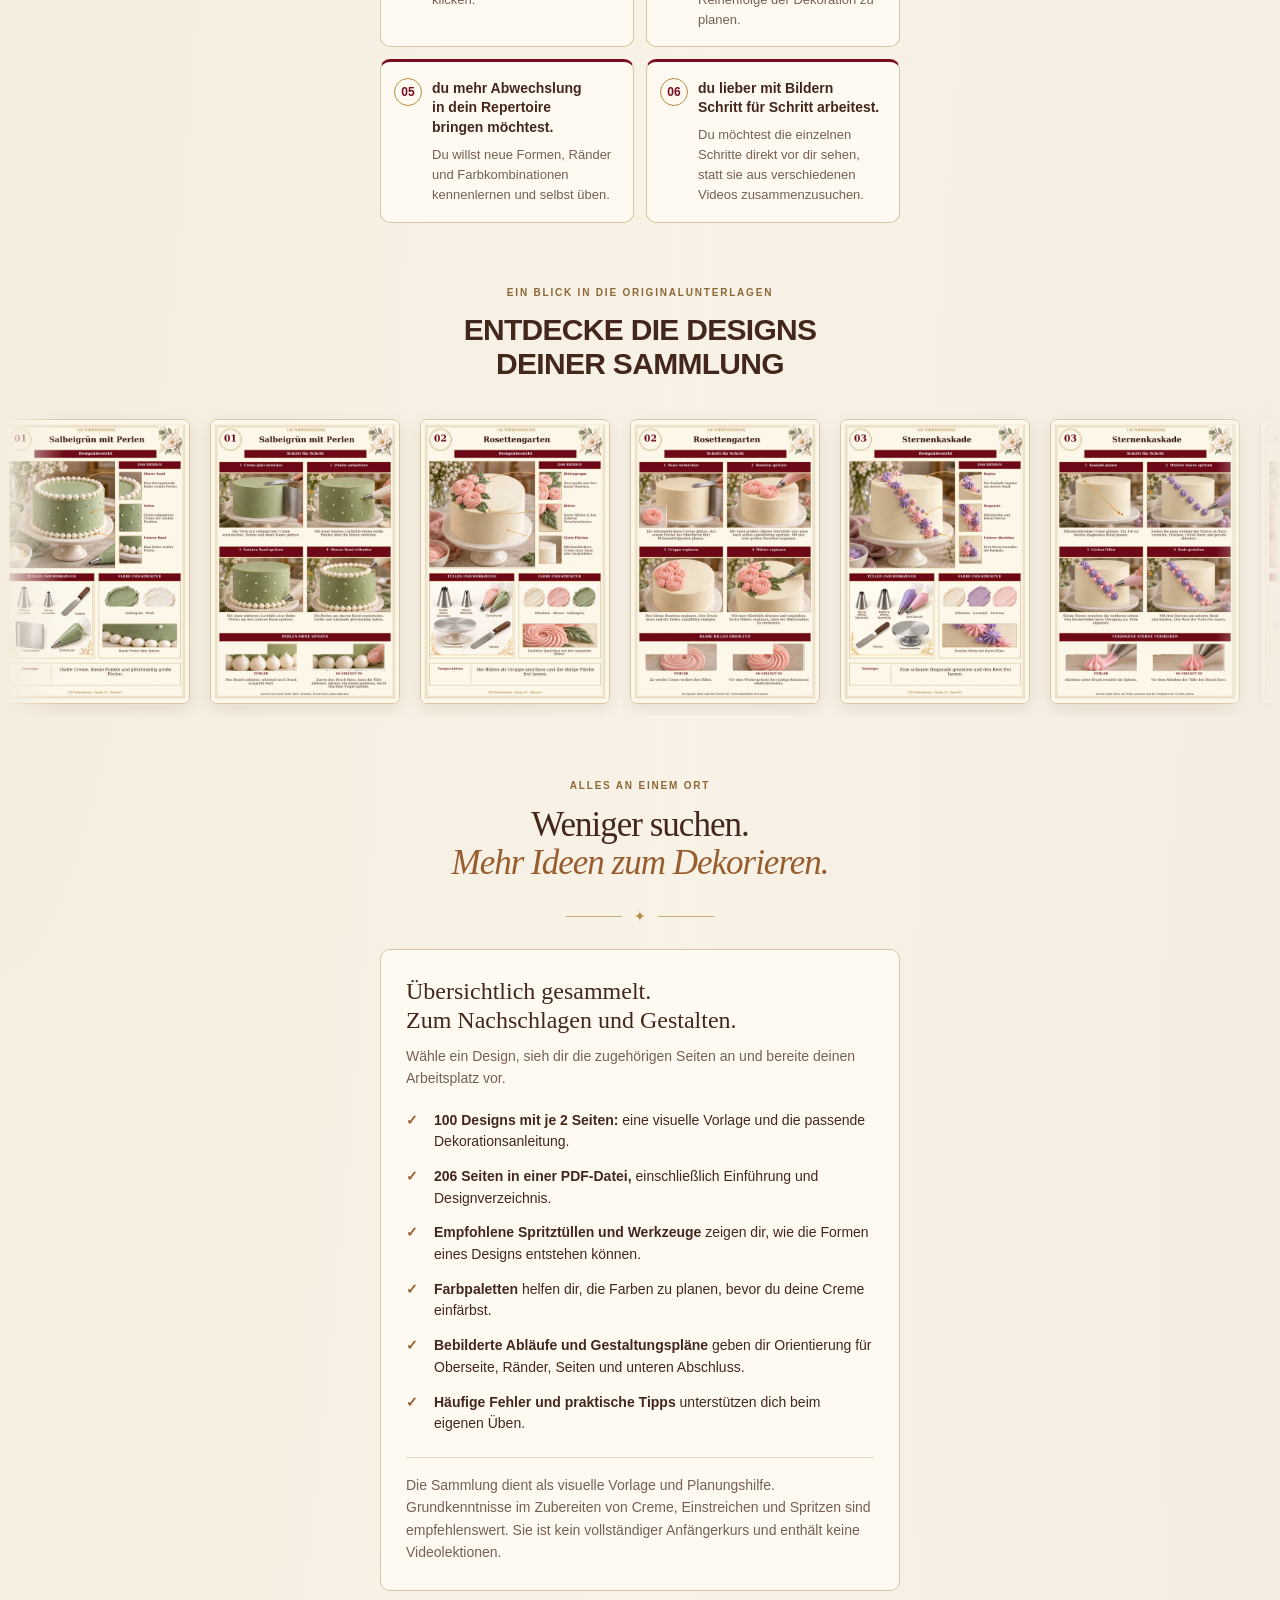
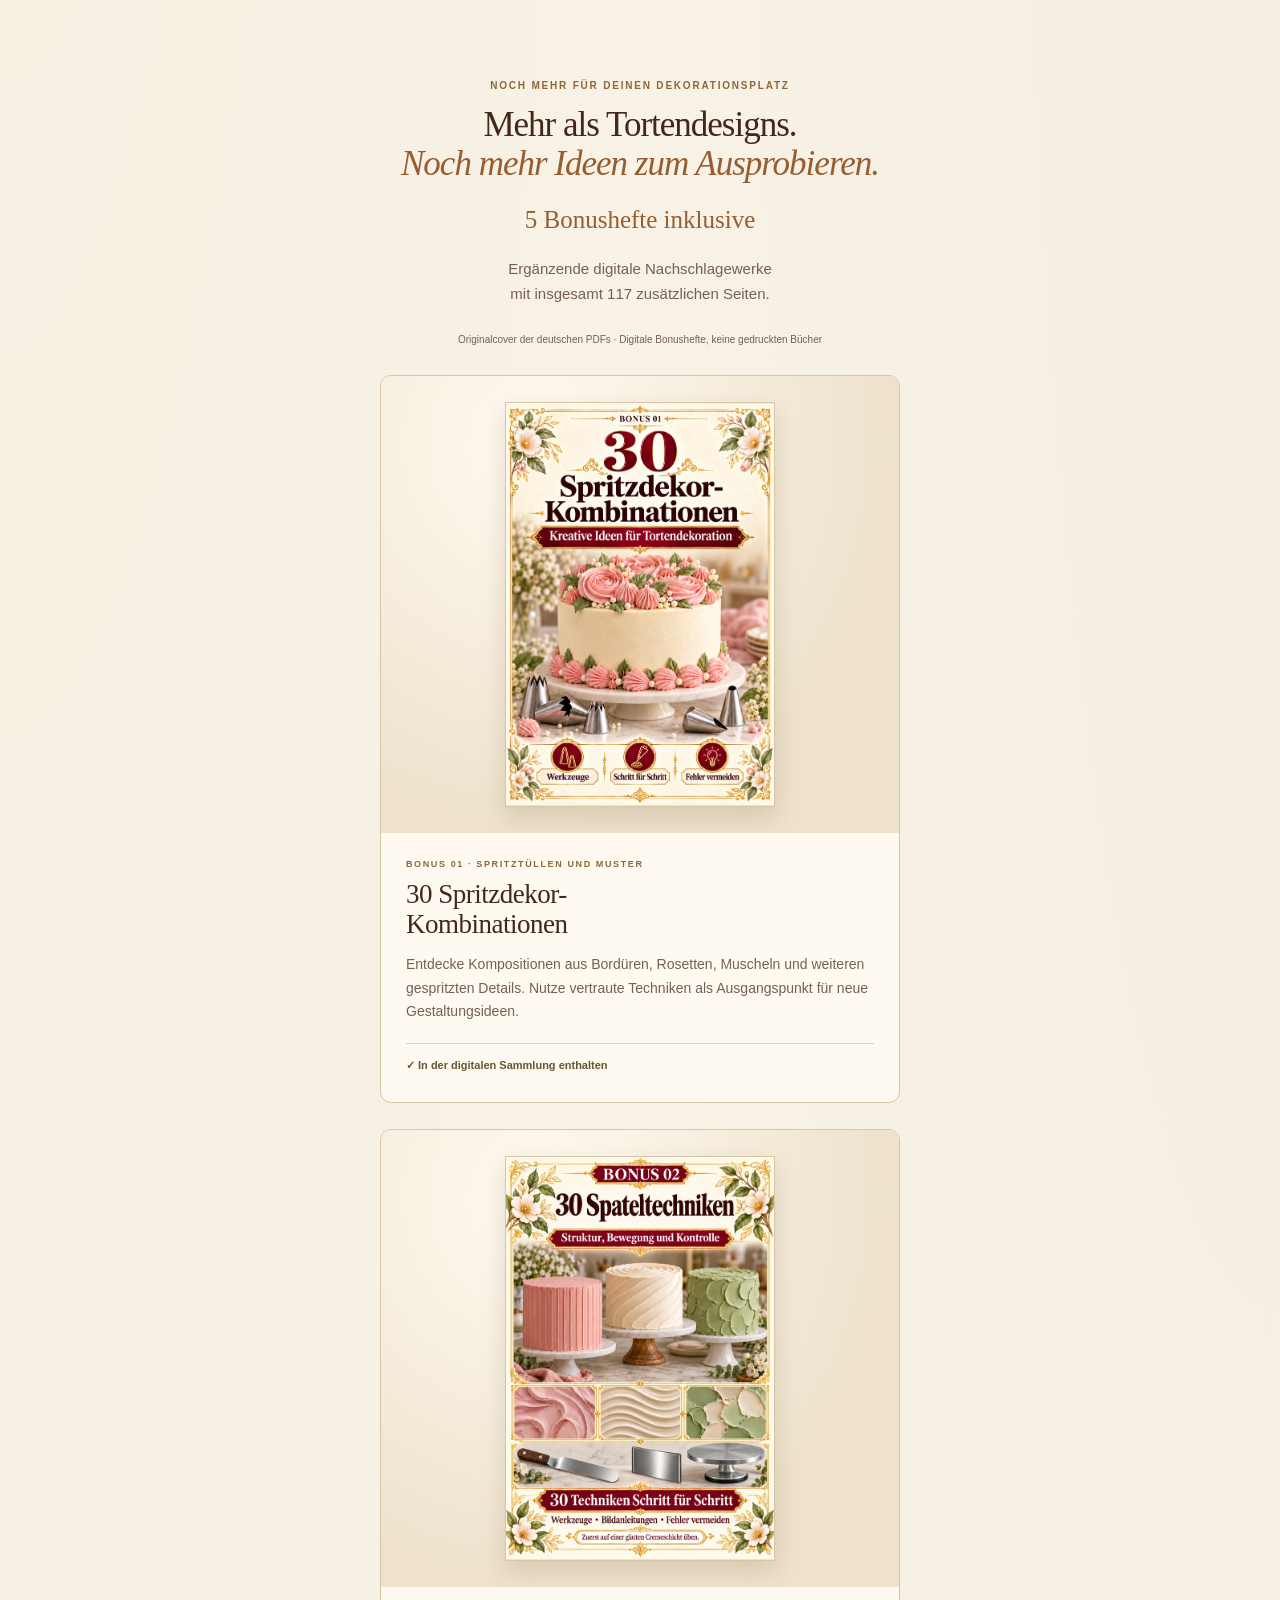
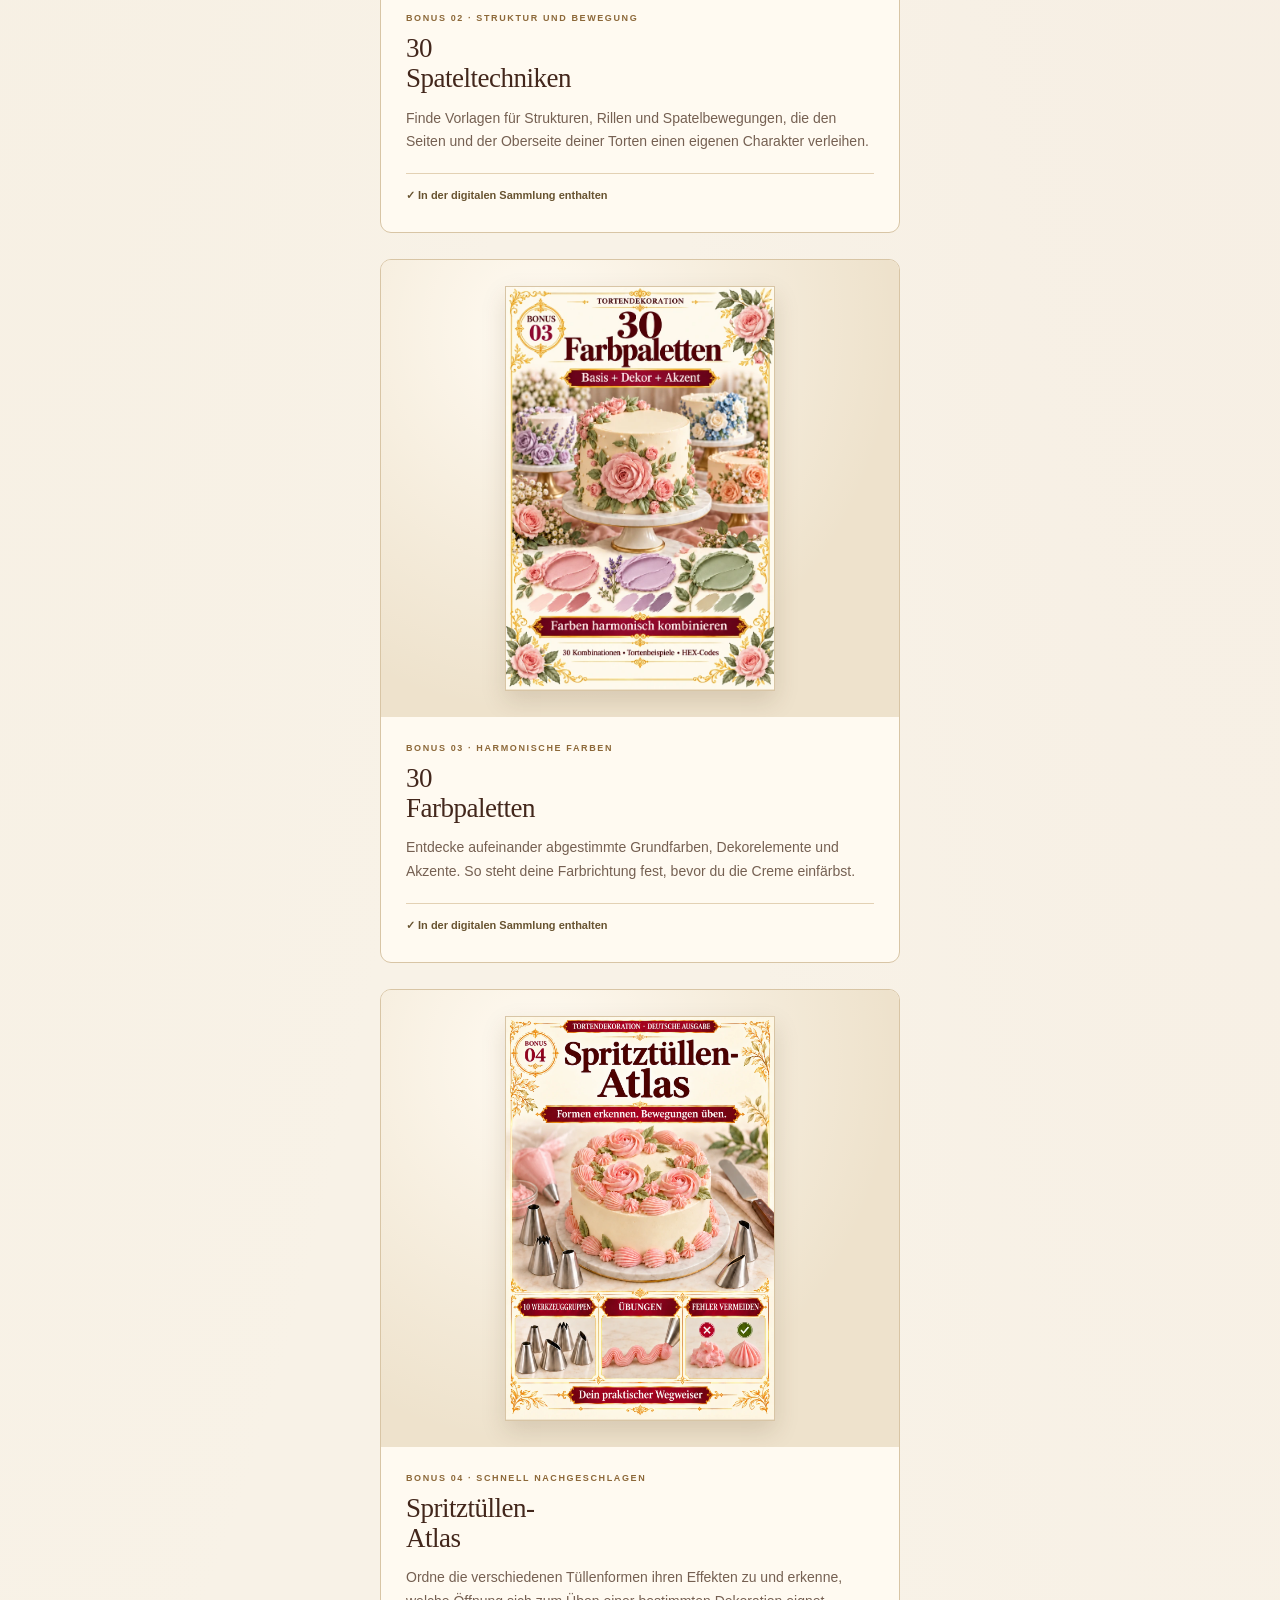
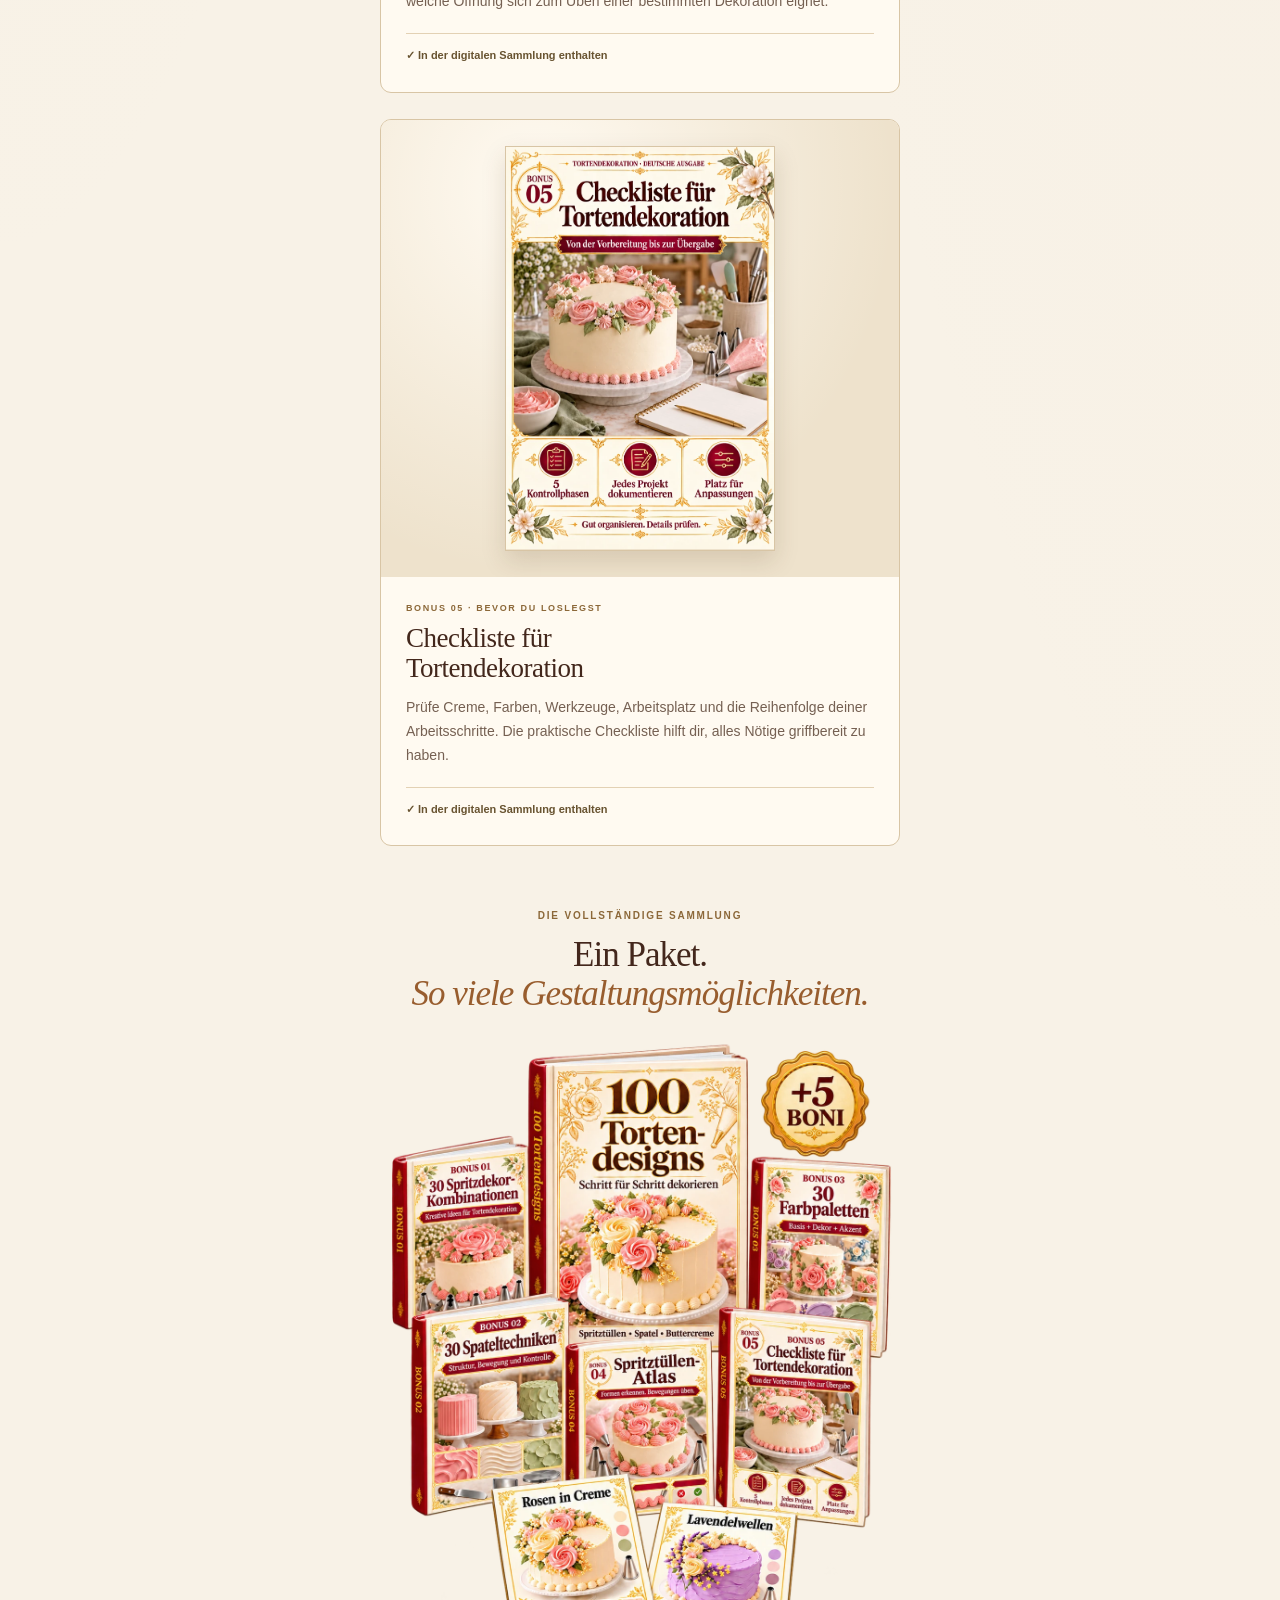
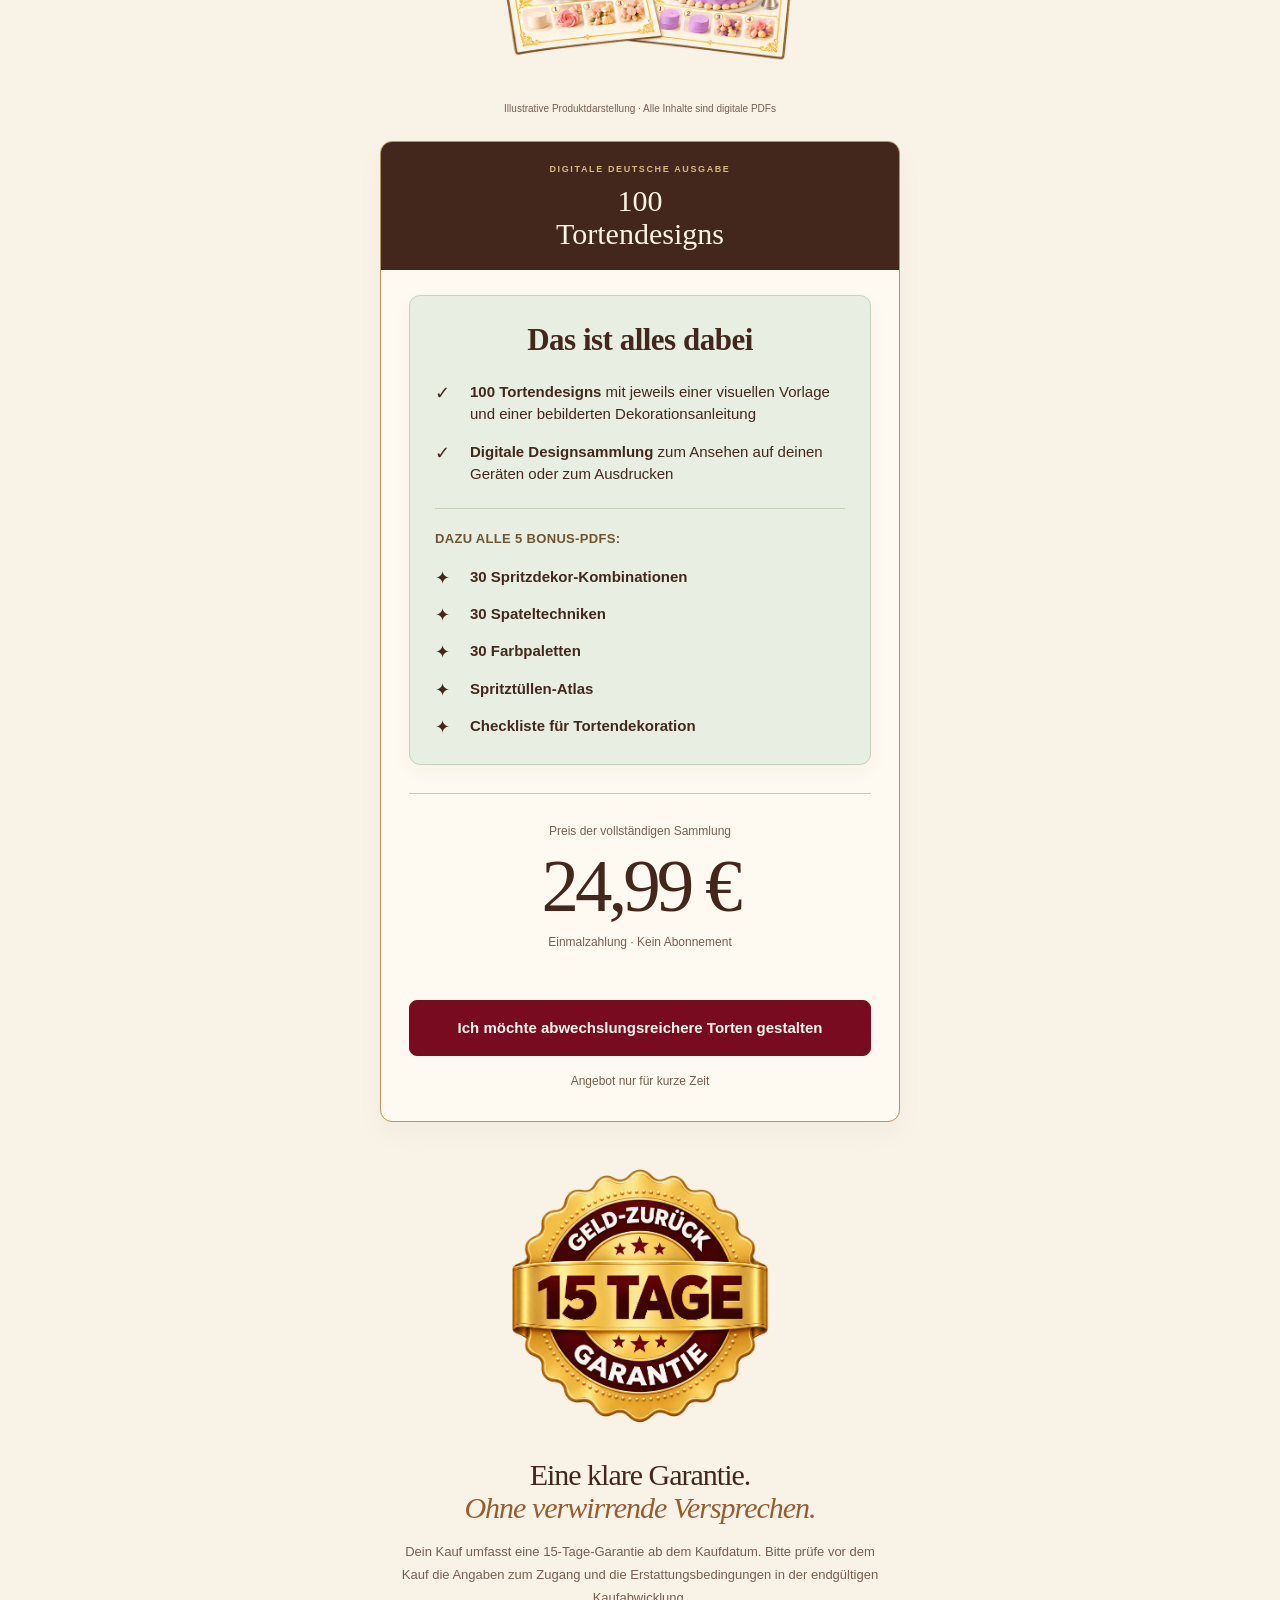
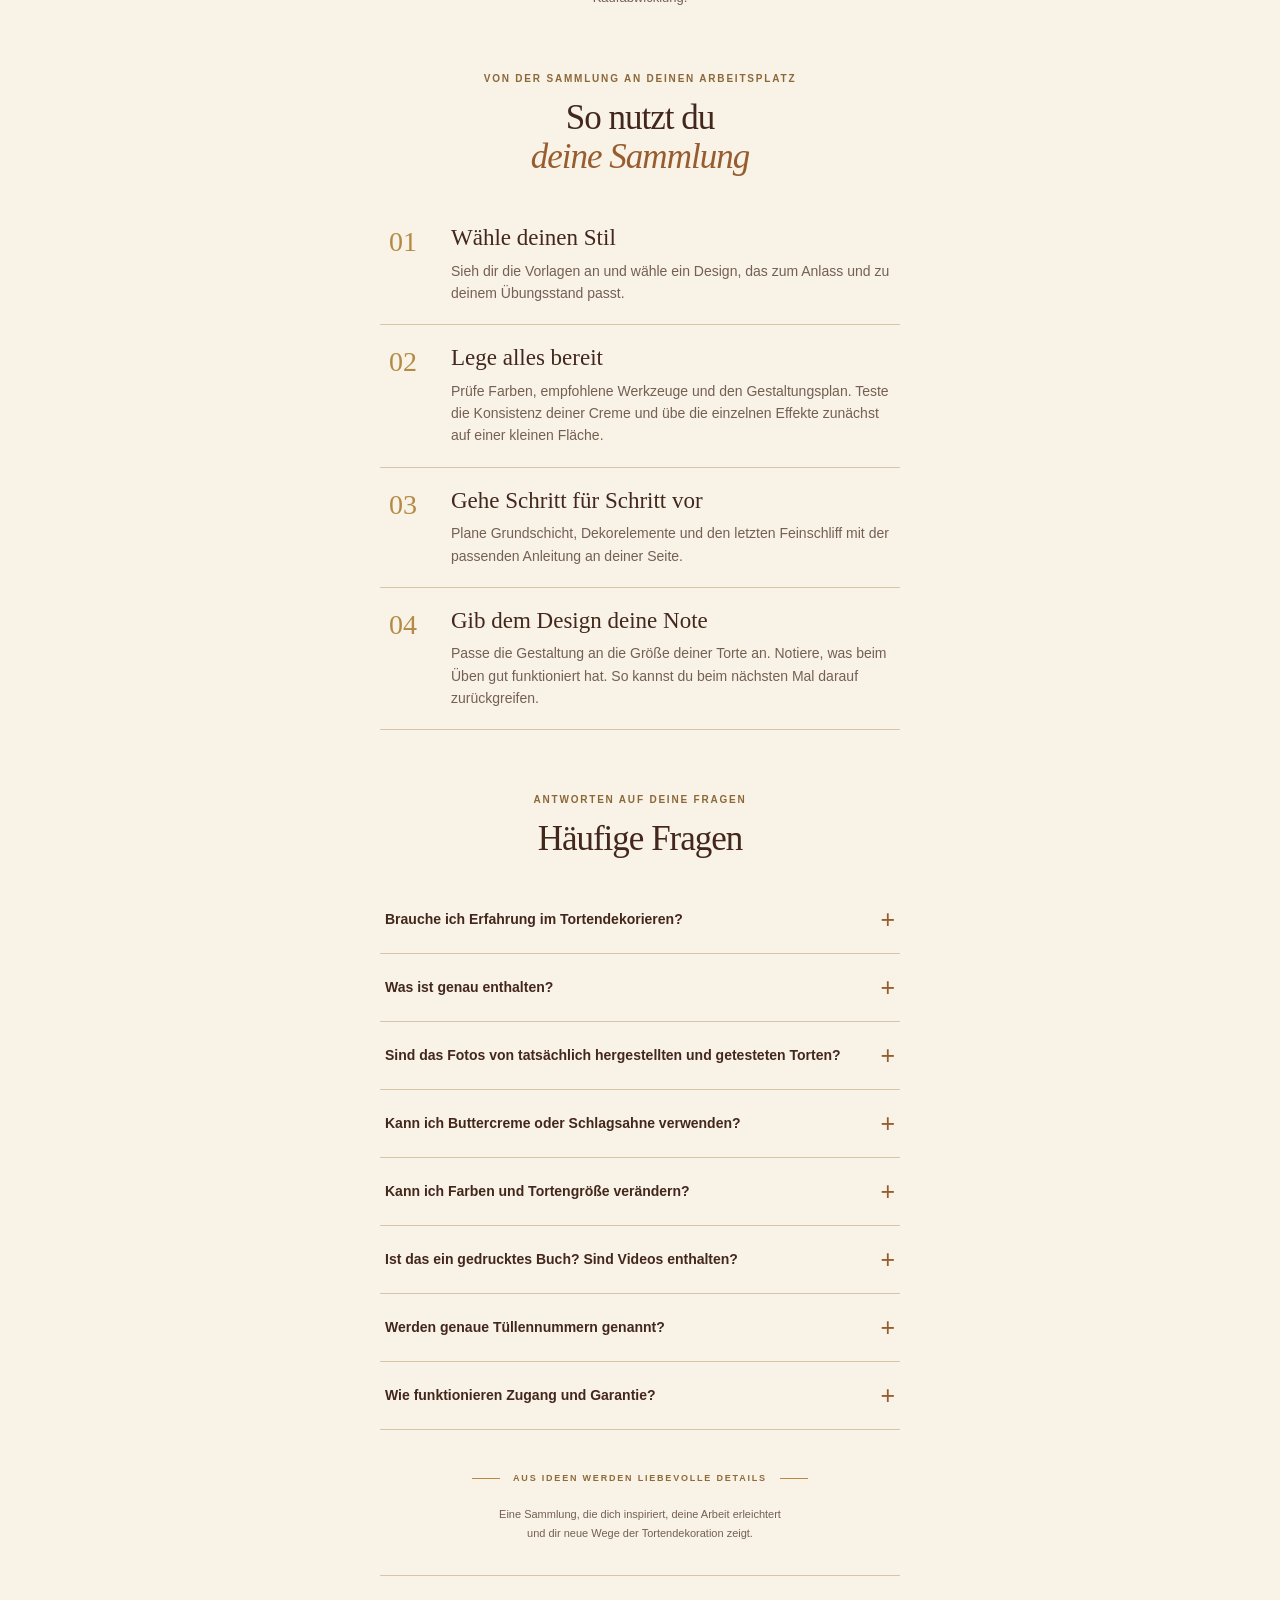
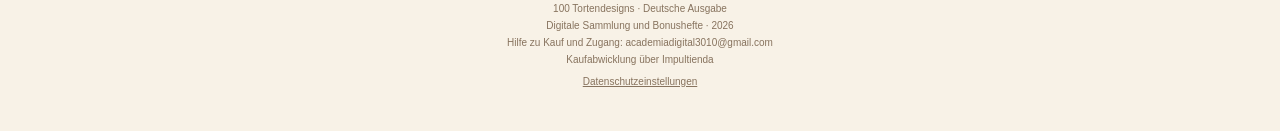
==== commit 60dc6f85: "Update digital collection description in inicio/index.html" ====
--- a/inicio/index.html
+++ b/inicio/index.html
@@ -14,7 +14,7 @@
 <section class="section" id="inside" aria-labelledby="inside-title"><span class="eyebrow">Ein Blick in die Originalunterlagen</span><h2 class="gallery-heading" id="inside-title">Entdecke die Designs<br>deiner Sammlung</h2><div class="compact-gallery" role="region" aria-label="Automatisch laufende Galerie mit deutschen Vorlagen und Anleitungen" data-gallery><div class="compact-window" tabindex="0" aria-label="Beispielseiten. Mit den Pfeiltasten oder durch Wischen blättern."><div class="compact-track"><div class="compact-group"><figure class="compact-card" data-original><img decoding="async" src="assets/design-01.webp" width="1024" height="1536" loading="eager" alt="Originalseite aus dem deutschen Produkt: Salbeigrün mit Perlen – visuelle Vorlage, Design 01"></figure><figure class="compact-card" data-original><img decoding="async" src="assets/steps-01.webp" width="1024" height="1536" loading="eager" alt="Originalseite aus dem deutschen Produkt: Salbeigrün mit Perlen – Dekorationsanleitung, Design 01"></figure><figure class="compact-card" data-original><img decoding="async" src="assets/design-02.webp" width="1024" height="1536" loading="eager" alt="Originalseite aus dem deutschen Produkt: Rosettengarten – visuelle Vorlage, Design 02"></figure><figure class="compact-card" data-original><img decoding="async" src="assets/steps-02.webp" width="1024" height="1536" loading="eager" alt="Originalseite aus dem deutschen Produkt: Rosettengarten – Dekorationsanleitung, Design 02"></figure><figure class="compact-card" data-original><img decoding="async" src="assets/design-03.webp" width="1024" height="1536" loading="eager" alt="Originalseite aus dem deutschen Produkt: Sternenkaskade – visuelle Vorlage, Design 03"></figure><figure class="compact-card" data-original><img decoding="async" src="assets/steps-03.webp" width="1024" height="1536" loading="eager" alt="Originalseite aus dem deutschen Produkt: Sternenkaskade – Dekorationsanleitung, Design 03"></figure><figure class="compact-card" data-original><img decoding="async" src="assets/design-07.webp" width="1024" height="1536" loading="eager" alt="Originalseite aus dem deutschen Produkt: Doppelte Girlande – visuelle Vorlage, Design 07"></figure><figure class="compact-card" data-original><img decoding="async" src="assets/steps-07.webp" width="1024" height="1536" loading="eager" alt="Originalseite aus dem deutschen Produkt: Doppelte Girlande – Dekorationsanleitung, Design 07"></figure><figure class="compact-card" data-original><img decoding="async" src="assets/design-11.webp" width="1024" height="1536" loading="eager" alt="Originalseite aus dem deutschen Produkt: Perlenverlauf – visuelle Vorlage, Design 11"></figure><figure class="compact-card" data-original><img decoding="async" src="assets/steps-11.webp" width="1024" height="1536" loading="eager" alt="Originalseite aus dem deutschen Produkt: Perlenverlauf – Dekorationsanleitung, Design 11"></figure><figure class="compact-card" data-original><img decoding="async" src="assets/design-14.webp" width="1024" height="1536" loading="eager" alt="Originalseite aus dem deutschen Produkt: Seidenfeine Streifen – visuelle Vorlage, Design 14"></figure><figure class="compact-card" data-original><img decoding="async" src="assets/steps-14.webp" width="1024" height="1536" loading="eager" alt="Originalseite aus dem deutschen Produkt: Seidenfeine Streifen – Dekorationsanleitung, Design 14"></figure><figure class="compact-card" data-original><img decoding="async" src="assets/design-18.webp" width="1024" height="1536" loading="eager" alt="Originalseite aus dem deutschen Produkt: Minimalistischer Zweig – visuelle Vorlage, Design 18"></figure><figure class="compact-card" data-original><img decoding="async" src="assets/steps-18.webp" width="1024" height="1536" loading="eager" alt="Originalseite aus dem deutschen Produkt: Minimalistischer Zweig – Dekorationsanleitung, Design 18"></figure><figure class="compact-card" data-original><img decoding="async" src="assets/design-23.webp" width="1024" height="1536" loading="eager" alt="Originalseite aus dem deutschen Produkt: Gezogene Blütenblätter – visuelle Vorlage, Design 23"></figure><figure class="compact-card" data-original><img decoding="async" src="assets/steps-23.webp" width="1024" height="1536" loading="eager" alt="Originalseite aus dem deutschen Produkt: Gezogene Blütenblätter – Dekorationsanleitung, Design 23"></figure><figure class="compact-card" data-original><img decoding="async" src="assets/design-26.webp" width="1024" height="1536" loading="eager" alt="Originalseite aus dem deutschen Produkt: Spachtelbogen – visuelle Vorlage, Design 26"></figure><figure class="compact-card" data-original><img decoding="async" src="assets/steps-26.webp" width="1024" height="1536" loading="eager" alt="Originalseite aus dem deutschen Produkt: Spachtelbogen – Dekorationsanleitung, Design 26"></figure><figure class="compact-card" data-original><img decoding="async" src="assets/design-32.webp" width="1024" height="1536" loading="eager" alt="Originalseite aus dem deutschen Produkt: Blätterkranz – visuelle Vorlage, Design 32"></figure><figure class="compact-card" data-original><img decoding="async" src="assets/steps-32.webp" width="1024" height="1536" loading="eager" alt="Originalseite aus dem deutschen Produkt: Blätterkranz – Dekorationsanleitung, Design 32"></figure><figure class="compact-card" data-original><img decoding="async" src="assets/design-38.webp" width="1024" height="1536" loading="eager" alt="Originalseite aus dem deutschen Produkt: Blütenfächer – visuelle Vorlage, Design 38"></figure><figure class="compact-card" data-original><img decoding="async" src="assets/steps-38.webp" width="1024" height="1536" loading="eager" alt="Originalseite aus dem deutschen Produkt: Blütenfächer – Dekorationsanleitung, Design 38"></figure><figure class="compact-card" data-original><img decoding="async" src="assets/design-39.webp" width="1024" height="1536" loading="eager" alt="Originalseite aus dem deutschen Produkt: Rüschenrand – visuelle Vorlage, Design 39"></figure><figure class="compact-card" data-original><img decoding="async" src="assets/steps-39.webp" width="1024" height="1536" loading="eager" alt="Originalseite aus dem deutschen Produkt: Rüschenrand – Dekorationsanleitung, Design 39"></figure></div></div></div></div></section>
 <section class="section" id="contents" aria-labelledby="contents-title"><span class="eyebrow">Alles an einem Ort</span><h2 id="contents-title">Weniger suchen.<br><em>Mehr Ideen zum Dekorieren.</em></h2><div class="ornament" aria-hidden="true">✦</div><div class="contents-panel"><h3>Übersichtlich gesammelt.<br>Zum Nachschlagen und Gestalten.</h3><p>Wähle ein Design, sieh dir die zugehörigen Seiten an und bereite deinen Arbeitsplatz vor.</p><ul class="check-list"><li><strong>100 Designs mit je 2 Seiten:</strong> eine visuelle Vorlage und die passende Dekorationsanleitung.</li><li><strong>206 Seiten in einer PDF-Datei,</strong> einschließlich Einführung und Designverzeichnis.</li><li><strong>Empfohlene Spritztüllen und Werkzeuge</strong> zeigen dir, wie die Formen eines Designs entstehen können.</li><li><strong>Farbpaletten</strong> helfen dir, die Farben zu planen, bevor du deine Creme einfärbst.</li><li><strong>Bebilderte Abläufe und Gestaltungspläne</strong> geben dir Orientierung für Oberseite, Ränder, Seiten und unteren Abschluss.</li><li><strong>Häufige Fehler und praktische Tipps</strong> unterstützen dich beim eigenen Üben.</li></ul><p class="fine">Die Sammlung dient als visuelle Vorlage und Planungshilfe. Grundkenntnisse im Zubereiten von Creme, Einstreichen und Spritzen sind empfehlenswert. Sie ist kein vollständiger Anfängerkurs und enthält keine Videolektionen.</p></div></section>
 <section class="section" id="bonuses" aria-labelledby="bonuses-title"><span class="eyebrow">Noch mehr für deinen Dekorationsplatz</span><h2 id="bonuses-title">Mehr als Tortendesigns.<br><em>Noch mehr Ideen zum Ausprobieren.</em></h2><p class="bonuses-head">5 Bonushefte inklusive</p><p class="section-lead">Ergänzende digitale Nachschlagewerke<br>mit insgesamt 117 zusätzlichen Seiten.</p><p class="bonus-mockup-caption">Originalcover der deutschen PDFs · Digitale Bonushefte, keine gedruckten Bücher</p><div class="bonus-list"><article class="bonus"><div class="bonus-art"><img src="assets/bonus01.webp" width="667" height="1000" loading="lazy" alt="Deutsches Originalcover: 30 Spritzdekor-Kombinationen"></div><div class="bonus-body"><span class="eyebrow">Bonus 01 · Spritztüllen und Muster</span><h3>30 Spritzdekor-<br>Kombinationen</h3><p>Entdecke Kompositionen aus Bordüren, Rosetten, Muscheln und weiteren gespritzten Details. Nutze vertraute Techniken als Ausgangspunkt für neue Gestaltungsideen.</p><span class="included">✓ In der digitalen Sammlung enthalten</span></div></article><article class="bonus"><div class="bonus-art"><img src="assets/bonus02.webp" width="667" height="1000" loading="lazy" alt="Deutsches Originalcover: 30 Spateltechniken"></div><div class="bonus-body"><span class="eyebrow">Bonus 02 · Struktur und Bewegung</span><h3>30<br>Spateltechniken</h3><p>Finde Vorlagen für Strukturen, Rillen und Spatelbewegungen, die den Seiten und der Oberseite deiner Torten einen eigenen Charakter verleihen.</p><span class="included">✓ In der digitalen Sammlung enthalten</span></div></article><article class="bonus"><div class="bonus-art"><img src="assets/bonus03.webp" width="667" height="1000" loading="lazy" alt="Deutsches Originalcover: 30 Farbpaletten"></div><div class="bonus-body"><span class="eyebrow">Bonus 03 · Harmonische Farben</span><h3>30<br>Farbpaletten</h3><p>Entdecke aufeinander abgestimmte Grundfarben, Dekorelemente und Akzente. So steht deine Farbrichtung fest, bevor du die Creme einfärbst.</p><span class="included">✓ In der digitalen Sammlung enthalten</span></div></article><article class="bonus"><div class="bonus-art"><img src="assets/bonus04.webp" width="667" height="1000" loading="lazy" alt="Deutsches Originalcover: Spritztüllen-Atlas"></div><div class="bonus-body"><span class="eyebrow">Bonus 04 · Schnell nachgeschlagen</span><h3>Spritztüllen-<br>Atlas</h3><p>Ordne die verschiedenen Tüllenformen ihren Effekten zu und erkenne, welche Öffnung sich zum Üben einer bestimmten Dekoration eignet.</p><span class="included">✓ In der digitalen Sammlung enthalten</span></div></article><article class="bonus"><div class="bonus-art"><img src="assets/bonus05.webp" width="667" height="1000" loading="lazy" alt="Deutsches Originalcover: Checkliste für Tortendekoration"></div><div class="bonus-body"><span class="eyebrow">Bonus 05 · Bevor du loslegst</span><h3>Checkliste für<br>Tortendekoration</h3><p>Prüfe Creme, Farben, Werkzeuge, Arbeitsplatz und die Reihenfolge deiner Arbeitsschritte. Die praktische Checkliste hilft dir, alles Nötige griffbereit zu haben.</p><span class="included">✓ In der digitalen Sammlung enthalten</span></div></article></div></section>
-<section class="section" id="collection" aria-labelledby="offer-title"><div class="offer-title"><span class="eyebrow">Die vollständige Sammlung</span><h2 id="offer-title">Ein Paket.<br><em>So viele Gestaltungsmöglichkeiten.</em></h2></div><figure class="offer-mockup"><img src="assets/complete-offer.webp" width="1122" height="1402" loading="lazy" alt="Illustrative Produktdarstellung der deutschen Sammlung mit 100 Tortendesigns, allen fünf Bonusheften und zwei Vorlagenkarten"></figure><p class="offer-mockup-caption">Illustrative Produktdarstellung · Alle Inhalte sind digitale PDFs</p><div class="offer-box"><div class="offer-top"><span class="eyebrow">Digitale deutsche Ausgabe</span><h3>100<br>Tortendesigns</h3></div><div class="offer-body"><div class="stacking-card"><p class="stacking-title">Das ist alles dabei</p><ul class="stacking-list stacking-main"><li><span class="stacking-icon" aria-hidden="true">✓</span><span><strong>100 Tortendesigns</strong> mit jeweils einer visuellen Vorlage und einer bebilderten Dekorationsanleitung</span></li><li><span class="stacking-icon" aria-hidden="true">✓</span><span><strong>206 Seiten als PDF</strong> zum Ansehen auf deinen Geräten oder zum Ausdrucken</span></li></ul><div class="stacking-divider" aria-hidden="true"></div><p class="stacking-bonus-label">Dazu alle 5 Bonus-PDFs:</p><ul class="stacking-list stacking-bonuses"><li><span class="stacking-icon" aria-hidden="true">✦</span><strong>30 Spritzdekor-Kombinationen</strong></li><li><span class="stacking-icon" aria-hidden="true">✦</span><strong>30 Spateltechniken</strong></li><li><span class="stacking-icon" aria-hidden="true">✦</span><strong>30 Farbpaletten</strong></li><li><span class="stacking-icon" aria-hidden="true">✦</span><strong>Spritztüllen-Atlas</strong></li><li><span class="stacking-icon" aria-hidden="true">✦</span><strong>Checkliste für Tortendekoration</strong></li></ul></div><div class="price-area"><p class="price-caption">Preis der vollständigen Sammlung</p><p class="reference-price"><s data-main-original-price></s></p><p class="price"><span data-main-price>24,99 €</span></p><p class="payment-type">Einmalzahlung · Kein Abonnement</p></div><a class="offer-cta" id="offer-checkout" href="https://cakedecoratingdesigns.impultienda.ar/checkout" data-checkout aria-describedby="checkout-notice">Ich möchte abwechslungsreichere Torten gestalten</a><p class="fine" id="checkout-notice">Angebot nur für kurze Zeit</p></div></div></section>
+<section class="section" id="collection" aria-labelledby="offer-title"><div class="offer-title"><span class="eyebrow">Die vollständige Sammlung</span><h2 id="offer-title">Ein Paket.<br><em>So viele Gestaltungsmöglichkeiten.</em></h2></div><figure class="offer-mockup"><img src="assets/complete-offer.webp" width="1122" height="1402" loading="lazy" alt="Illustrative Produktdarstellung der deutschen Sammlung mit 100 Tortendesigns, allen fünf Bonusheften und zwei Vorlagenkarten"></figure><p class="offer-mockup-caption">Illustrative Produktdarstellung · Alle Inhalte sind digitale PDFs</p><div class="offer-box"><div class="offer-top"><span class="eyebrow">Digitale deutsche Ausgabe</span><h3>100<br>Tortendesigns</h3></div><div class="offer-body"><div class="stacking-card"><p class="stacking-title">Das ist alles dabei</p><ul class="stacking-list stacking-main"><li><span class="stacking-icon" aria-hidden="true">✓</span><span><strong>100 Tortendesigns</strong> mit jeweils einer visuellen Vorlage und einer bebilderten Dekorationsanleitung</span></li><li><span class="stacking-icon" aria-hidden="true">✓</span><span><strong>Digitale Designsammlung</strong> zum Ansehen auf deinen Geräten oder zum Ausdrucken</span></li></ul><div class="stacking-divider" aria-hidden="true"></div><p class="stacking-bonus-label">Dazu alle 5 Bonus-PDFs:</p><ul class="stacking-list stacking-bonuses"><li><span class="stacking-icon" aria-hidden="true">✦</span><strong>30 Spritzdekor-Kombinationen</strong></li><li><span class="stacking-icon" aria-hidden="true">✦</span><strong>30 Spateltechniken</strong></li><li><span class="stacking-icon" aria-hidden="true">✦</span><strong>30 Farbpaletten</strong></li><li><span class="stacking-icon" aria-hidden="true">✦</span><strong>Spritztüllen-Atlas</strong></li><li><span class="stacking-icon" aria-hidden="true">✦</span><strong>Checkliste für Tortendekoration</strong></li></ul></div><div class="price-area"><p class="price-caption">Preis der vollständigen Sammlung</p><p class="reference-price"><s data-main-original-price></s></p><p class="price"><span data-main-price>24,99 €</span></p><p class="payment-type">Einmalzahlung · Kein Abonnement</p></div><a class="offer-cta" id="offer-checkout" href="https://cakedecoratingdesigns.impultienda.ar/checkout" data-checkout aria-describedby="checkout-notice">Ich möchte abwechslungsreichere Torten gestalten</a><p class="fine" id="checkout-notice">Angebot nur für kurze Zeit</p></div></div></section>
 <section class="section guarantee" aria-labelledby="guarantee-title"><figure class="guarantee-art"><img src="assets/guarantee-15-days.webp" width="800" height="800" loading="lazy" alt="Gold-bordeauxfarbenes Siegel zur 15-Tage-Garantie"></figure><h2 id="guarantee-title">Eine klare Garantie.<br><em>Ohne verwirrende Versprechen.</em></h2><p>Dein Kauf umfasst eine 15-Tage-Garantie ab dem Kaufdatum. Bitte prüfe vor dem Kauf die Angaben zum Zugang und die Erstattungsbedingungen in der endgültigen Kaufabwicklung.</p></section>
 <section class="section" id="how-to" aria-labelledby="how-title"><span class="eyebrow">Von der Sammlung an deinen Arbeitsplatz</span><h2 id="how-title">So nutzt du<br><em>deine Sammlung</em></h2><ol class="steps"><li><span class="step-num">01</span><div><h3>Wähle deinen Stil</h3><p>Sieh dir die Vorlagen an und wähle ein Design, das zum Anlass und zu deinem Übungsstand passt.</p></div></li><li><span class="step-num">02</span><div><h3>Lege alles bereit</h3><p>Prüfe Farben, empfohlene Werkzeuge und den Gestaltungsplan. Teste die Konsistenz deiner Creme und übe die einzelnen Effekte zunächst auf einer kleinen Fläche.</p></div></li><li><span class="step-num">03</span><div><h3>Gehe Schritt für Schritt vor</h3><p>Plane Grundschicht, Dekorelemente und den letzten Feinschliff mit der passenden Anleitung an deiner Seite.</p></div></li><li><span class="step-num">04</span><div><h3>Gib dem Design deine Note</h3><p>Passe die Gestaltung an die Größe deiner Torte an. Notiere, was beim Üben gut funktioniert hat. So kannst du beim nächsten Mal darauf zurückgreifen.</p></div></li></ol></section>
 <section class="section" id="faq" aria-labelledby="faq-title"><span class="eyebrow">Antworten auf deine Fragen</span><h2 id="faq-title">Häufige Fragen</h2><div class="faq"><details><summary>Brauche ich Erfahrung im Tortendekorieren?</summary><p>Grundkenntnisse sind empfehlenswert: eine geeignete Creme zubereiten, eine Torte glatt einstreichen und mit Spritzbeutel und Palette arbeiten. Die Sammlung hilft dir, Designs und Arbeitsschritte zu planen. Sie ist kein vollständiger Anfängerkurs.</p></details><details><summary>Was ist genau enthalten?</summary><p>Die Sammlung enthält genau 100 Tortendesigns und fünf Bonushefte. Zu jedem Design gehören eine visuelle Vorlagenkarte und eine bebilderte Dekorationsanleitung. Die Hauptsammlung umfasst 206 Seiten in einer PDF-Datei. Die fünf zusätzlichen Bonus-PDFs enthalten insgesamt 117 Seiten. Alle Unterlagen sind auf Deutsch.</p></details><details><summary>Sind das Fotos von tatsächlich hergestellten und getesteten Torten?</summary><p>Nein. Die Tortenbilder sind digital erzeugte Designvorlagen und keine Fotos von tatsächlich hergestellten oder getesteten Torten. Die hier gezeigten Innenseiten stammen aus dem Produkt. Nutze die Designs zur Inspiration und Planung und teste die Techniken selbst. Ein identisches Ergebnis wird nicht garantiert.</p></details><details><summary>Kann ich Buttercreme oder Schlagsahne verwenden?</summary><p>Wähle ein erprobtes Cremerezept, das zur jeweiligen Technik passt. Buttercreme kann klare Formen halten. Schlagsahne kann Stabilisierung und eine sorgfältige Temperaturführung benötigen. Beide lassen sich nicht bei jeder Technik gegeneinander austauschen. Halte dich an dein Rezept und teste den Effekt vorher.</p></details><details><summary>Kann ich Farben und Tortengröße verändern?</summary><p>Ja. Nutze die Designs als Ausgangspunkt und passe die Gestaltung an deine Torte an. Digitale Farbpaletten sind visuelle Vorlagen, keine exakten Mischrezepte für Lebensmittelfarben. Das Ergebnis hängt von Creme, Farbmarke, Mengen, Licht und Technik ab.</p></details><details><summary>Ist das ein gedrucktes Buch? Sind Videos enthalten?</summary><p>Es sind keine gedruckten Bücher oder Werkzeuge enthalten. Die Sammlung und alle Bonushefte sind digitale PDFs, die du auf kompatiblen Geräten ansehen oder ausdrucken kannst. Videolektionen oder eine persönliche Dekorationsberatung sind nicht enthalten.</p></details><details><summary>Werden genaue Tüllennummern genannt?</summary><p>Die Tüllen werden nach Form und Tüllenart beschrieben. Die Nummerierung kann je nach Hersteller unterschiedlich sein. Vergleiche daher Form und Öffnung, statt dich nur auf eine Nummer zu verlassen.</p></details><details><summary>Wie funktionieren Zugang und Garantie?</summary><p>Die Garantie gilt 15 Tage ab dem Kaufdatum. Prüfe die Zugangshinweise und Erstattungsbedingungen in der endgültigen Kaufabwicklung. Die Bestellung erfolgt über Impultienda. Folge nach dem Kauf den dort angezeigten Zugangshinweisen.</p></details></div></section><div class="closing"><div class="collection-mark">AUS IDEEN WERDEN LIEBEVOLLE DETAILS</div><p>Eine Sammlung, die dich inspiriert, deine Arbeit erleichtert<br>und dir neue Wege der Tortendekoration zeigt.</p></div><footer class="footer">100 Tortendesigns · Deutsche Ausgabe<br>Digitale Sammlung und Bonushefte · 2026<br><a href="mailto:academiadigital3010@gmail.com">Hilfe zu Kauf und Zugang: academiadigital3010@gmail.com</a><br><span>Kaufabwicklung über Impultienda</span><br><button class="consent-reopen" id="privacy-settings" type="button">Datenschutzeinstellungen</button></footer></main>
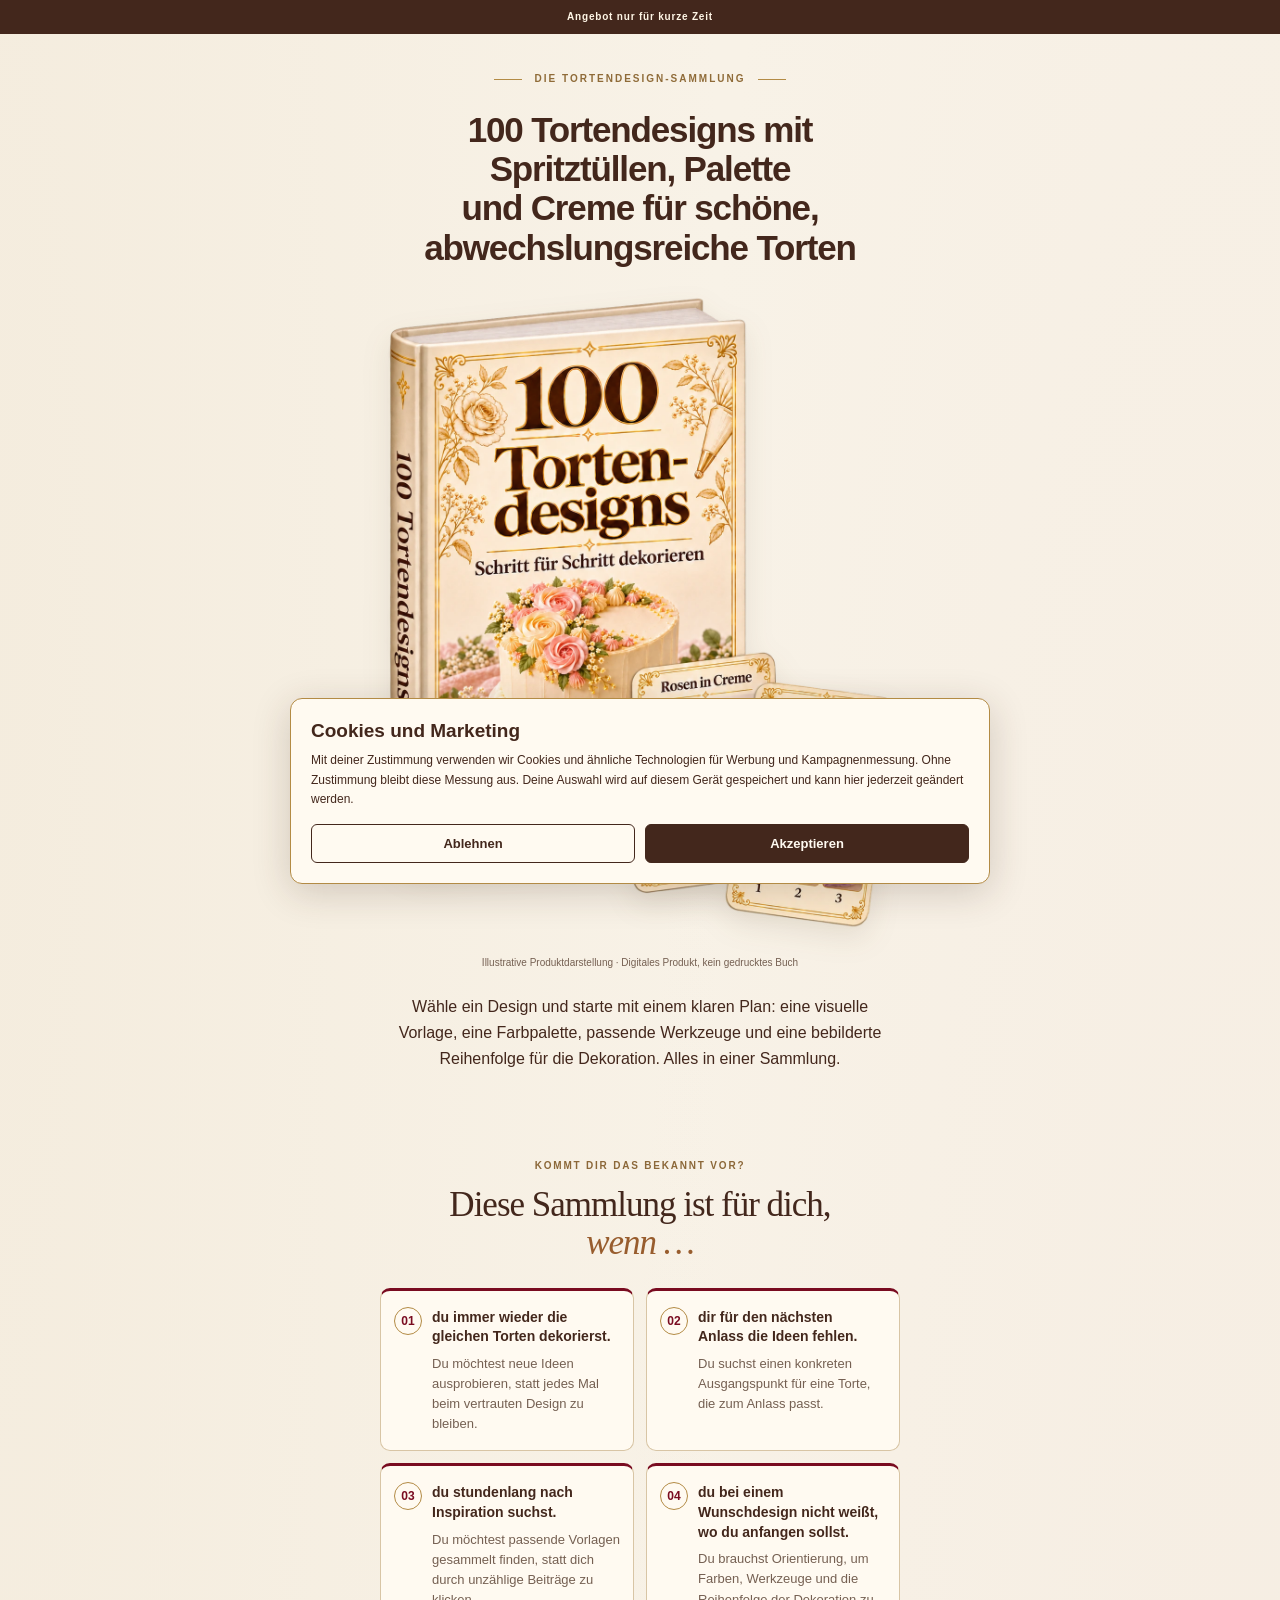
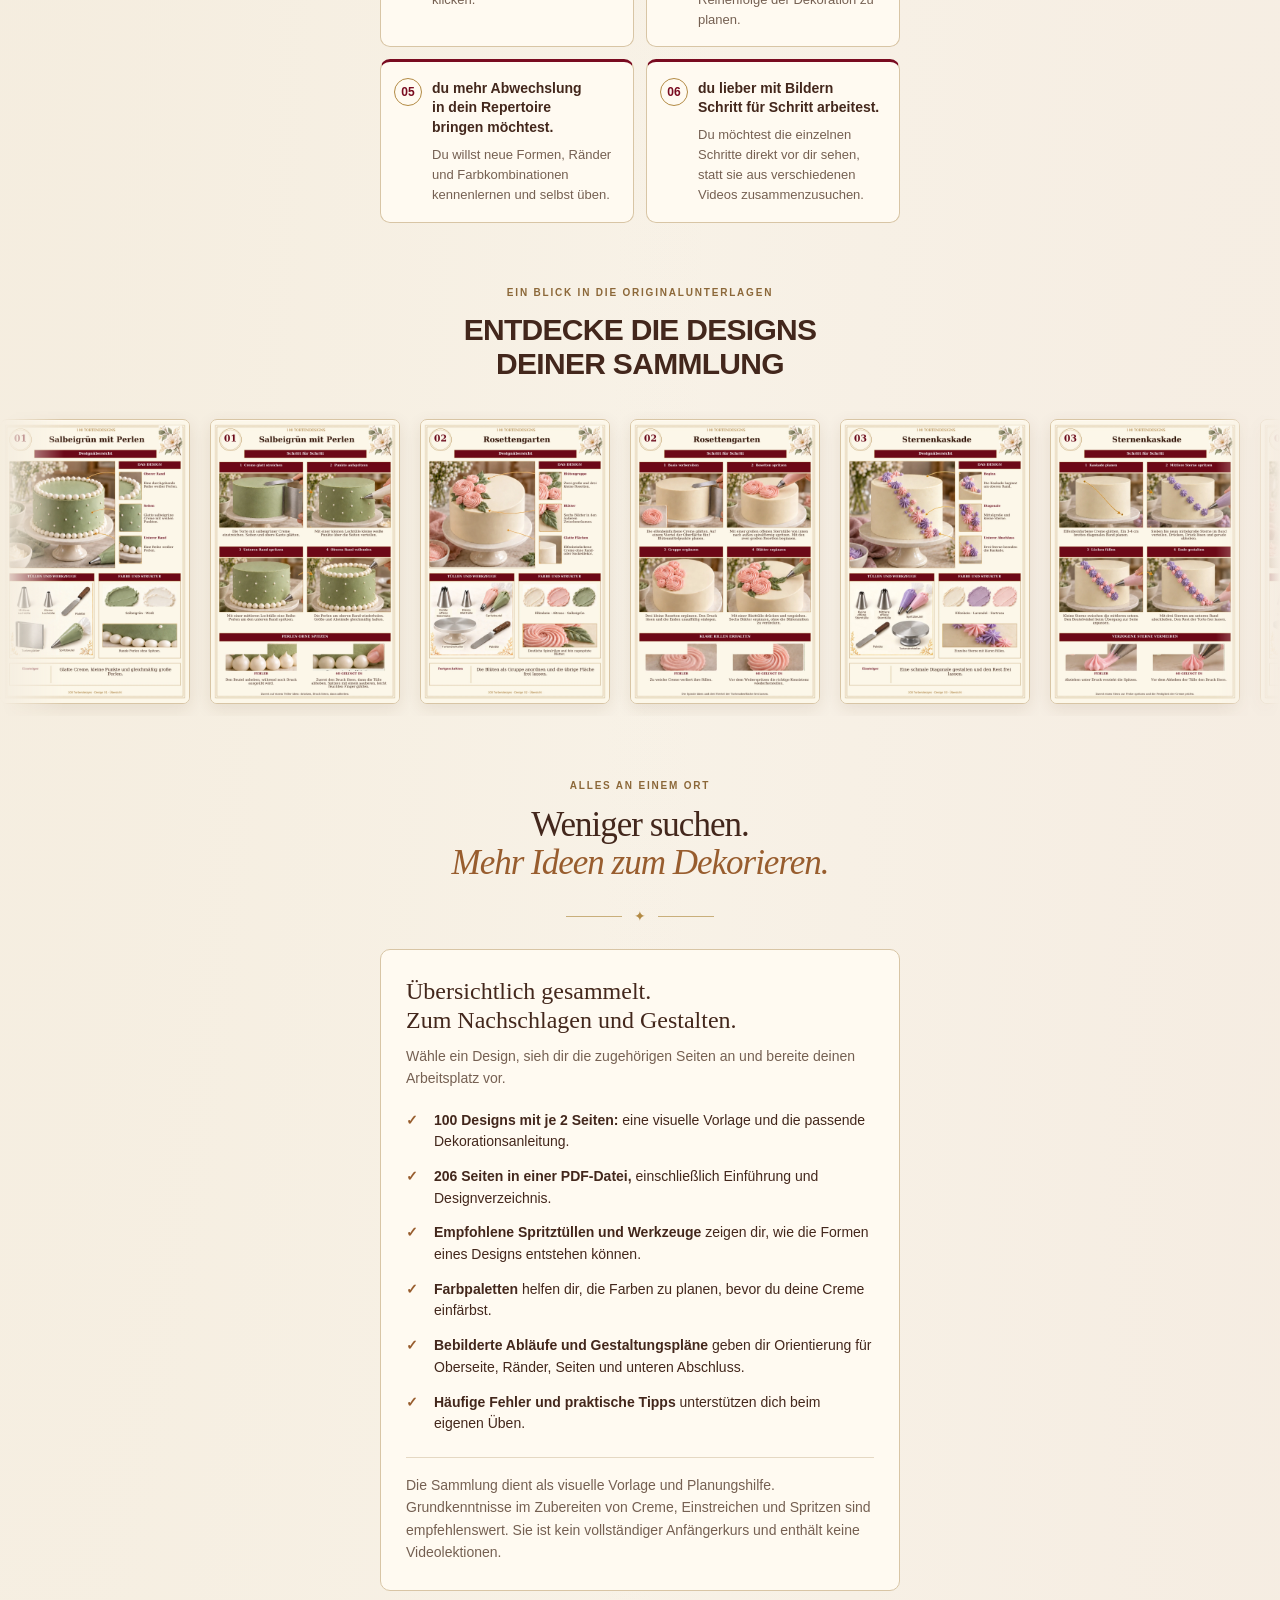
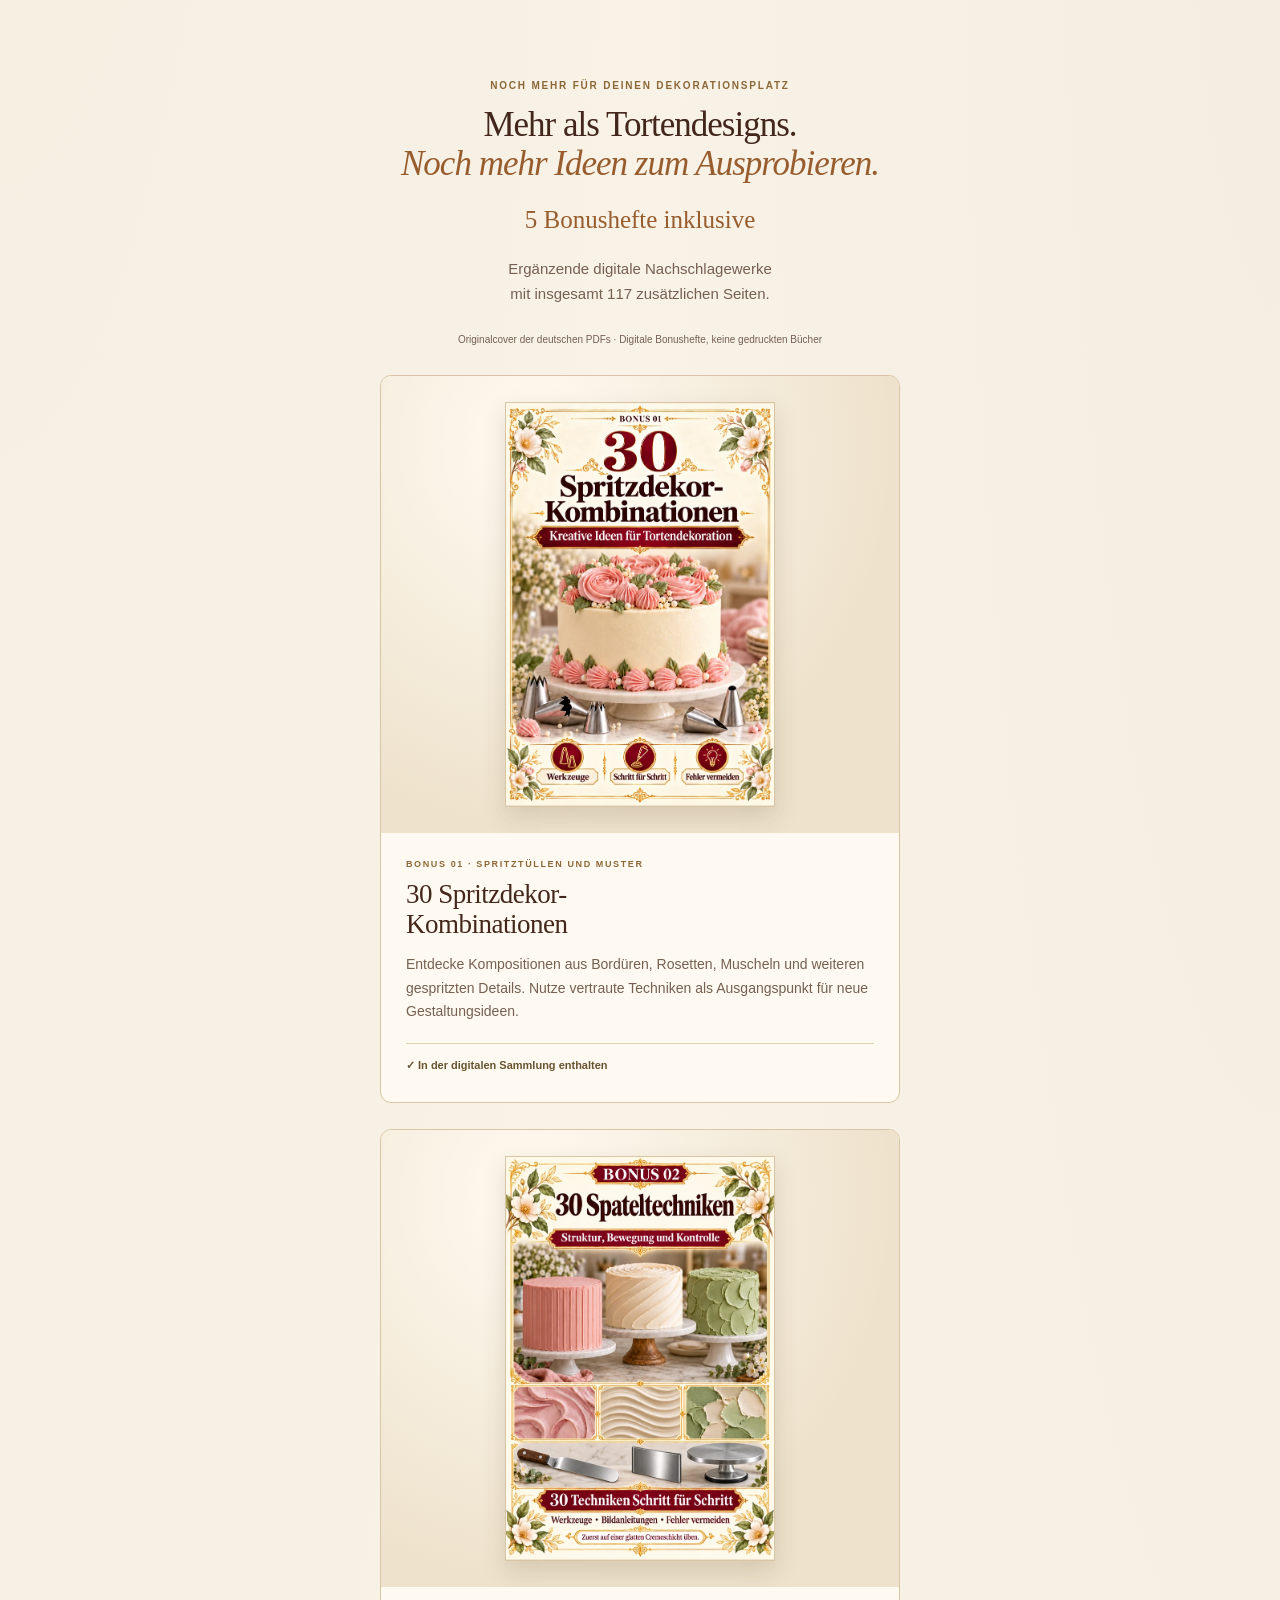
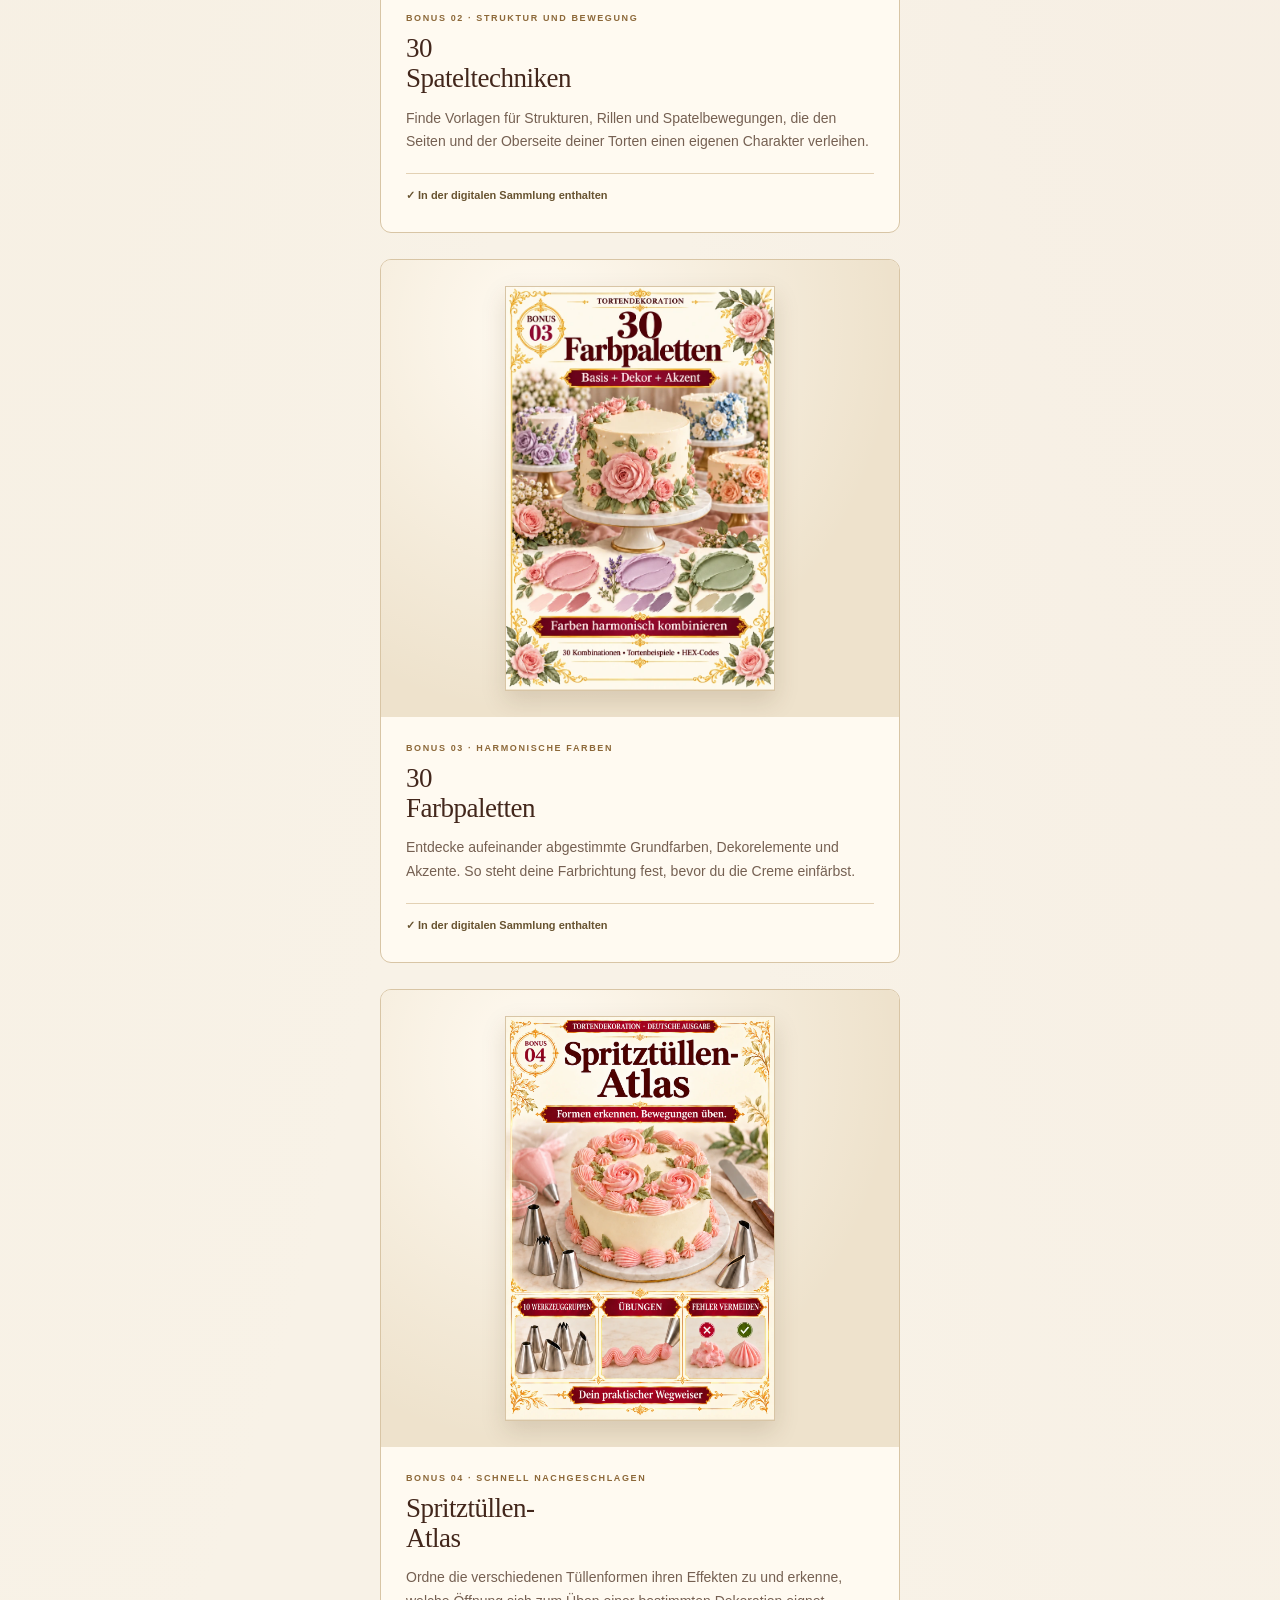
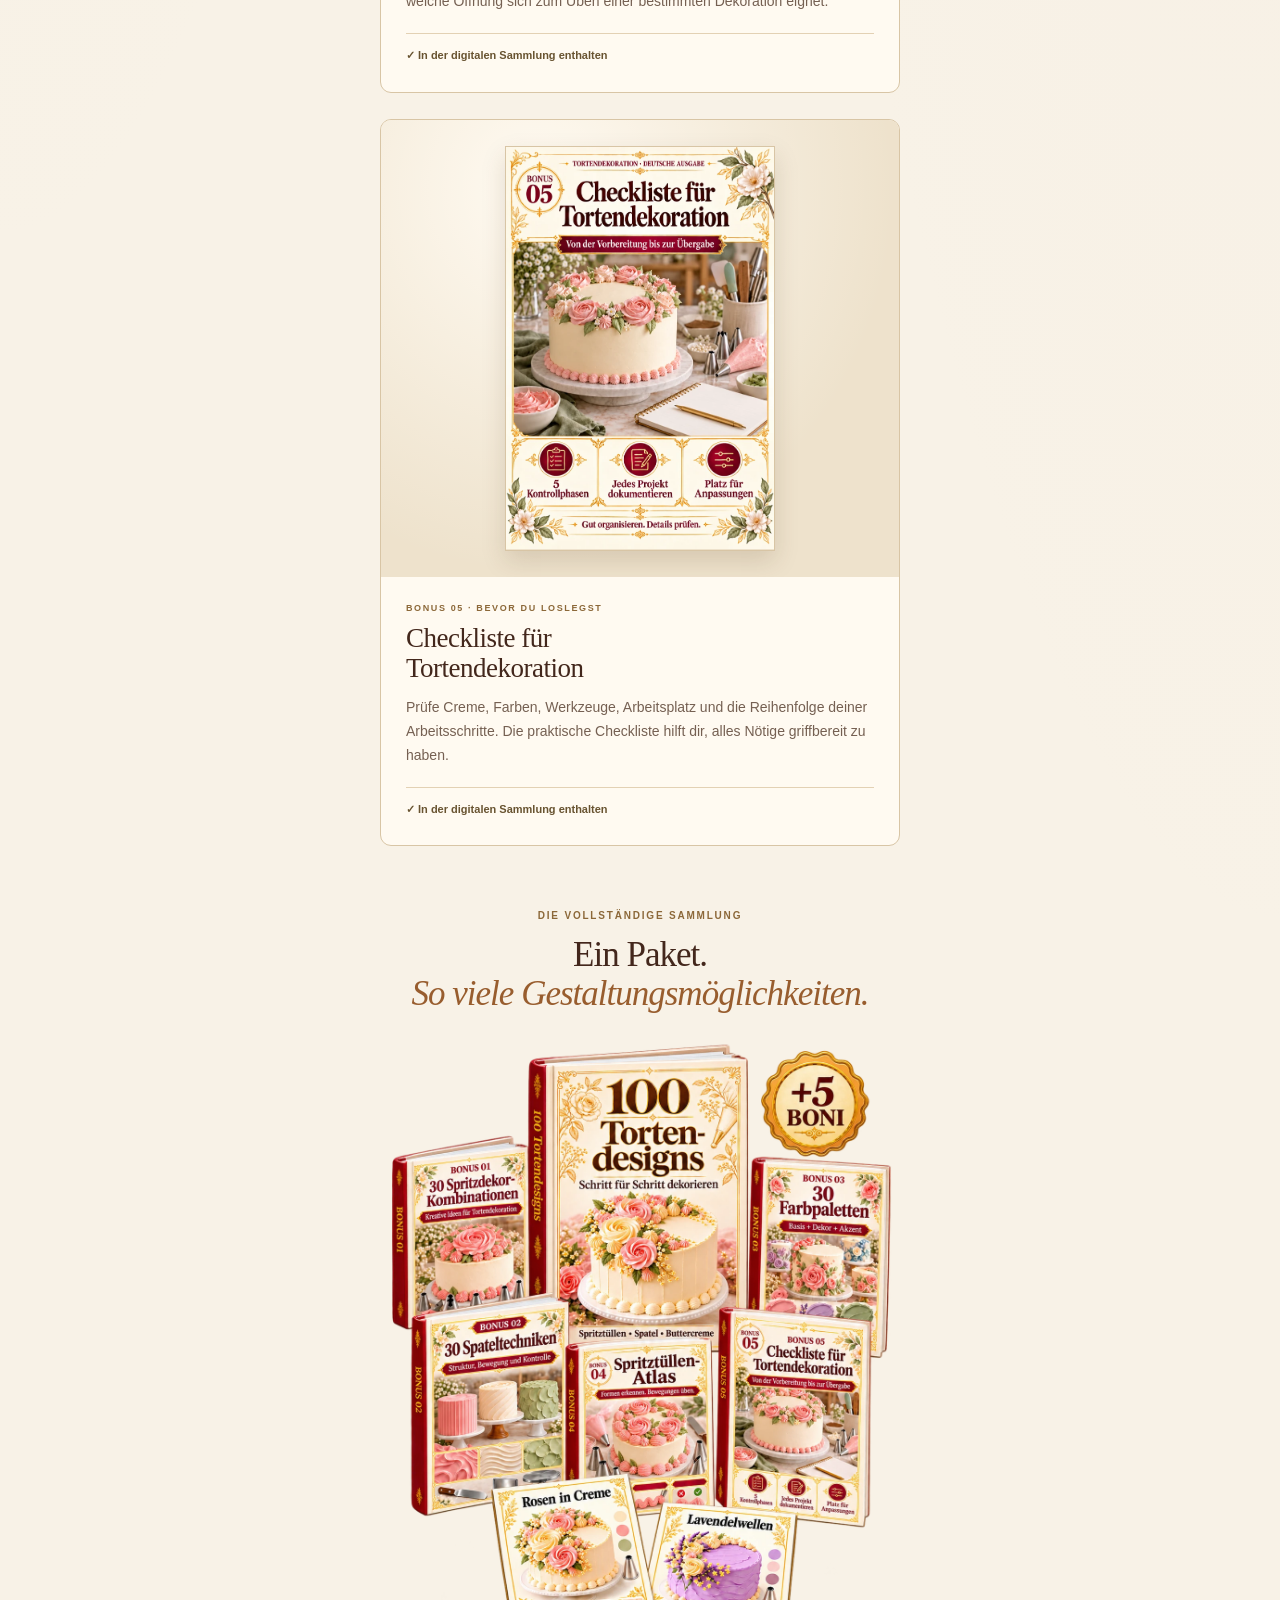
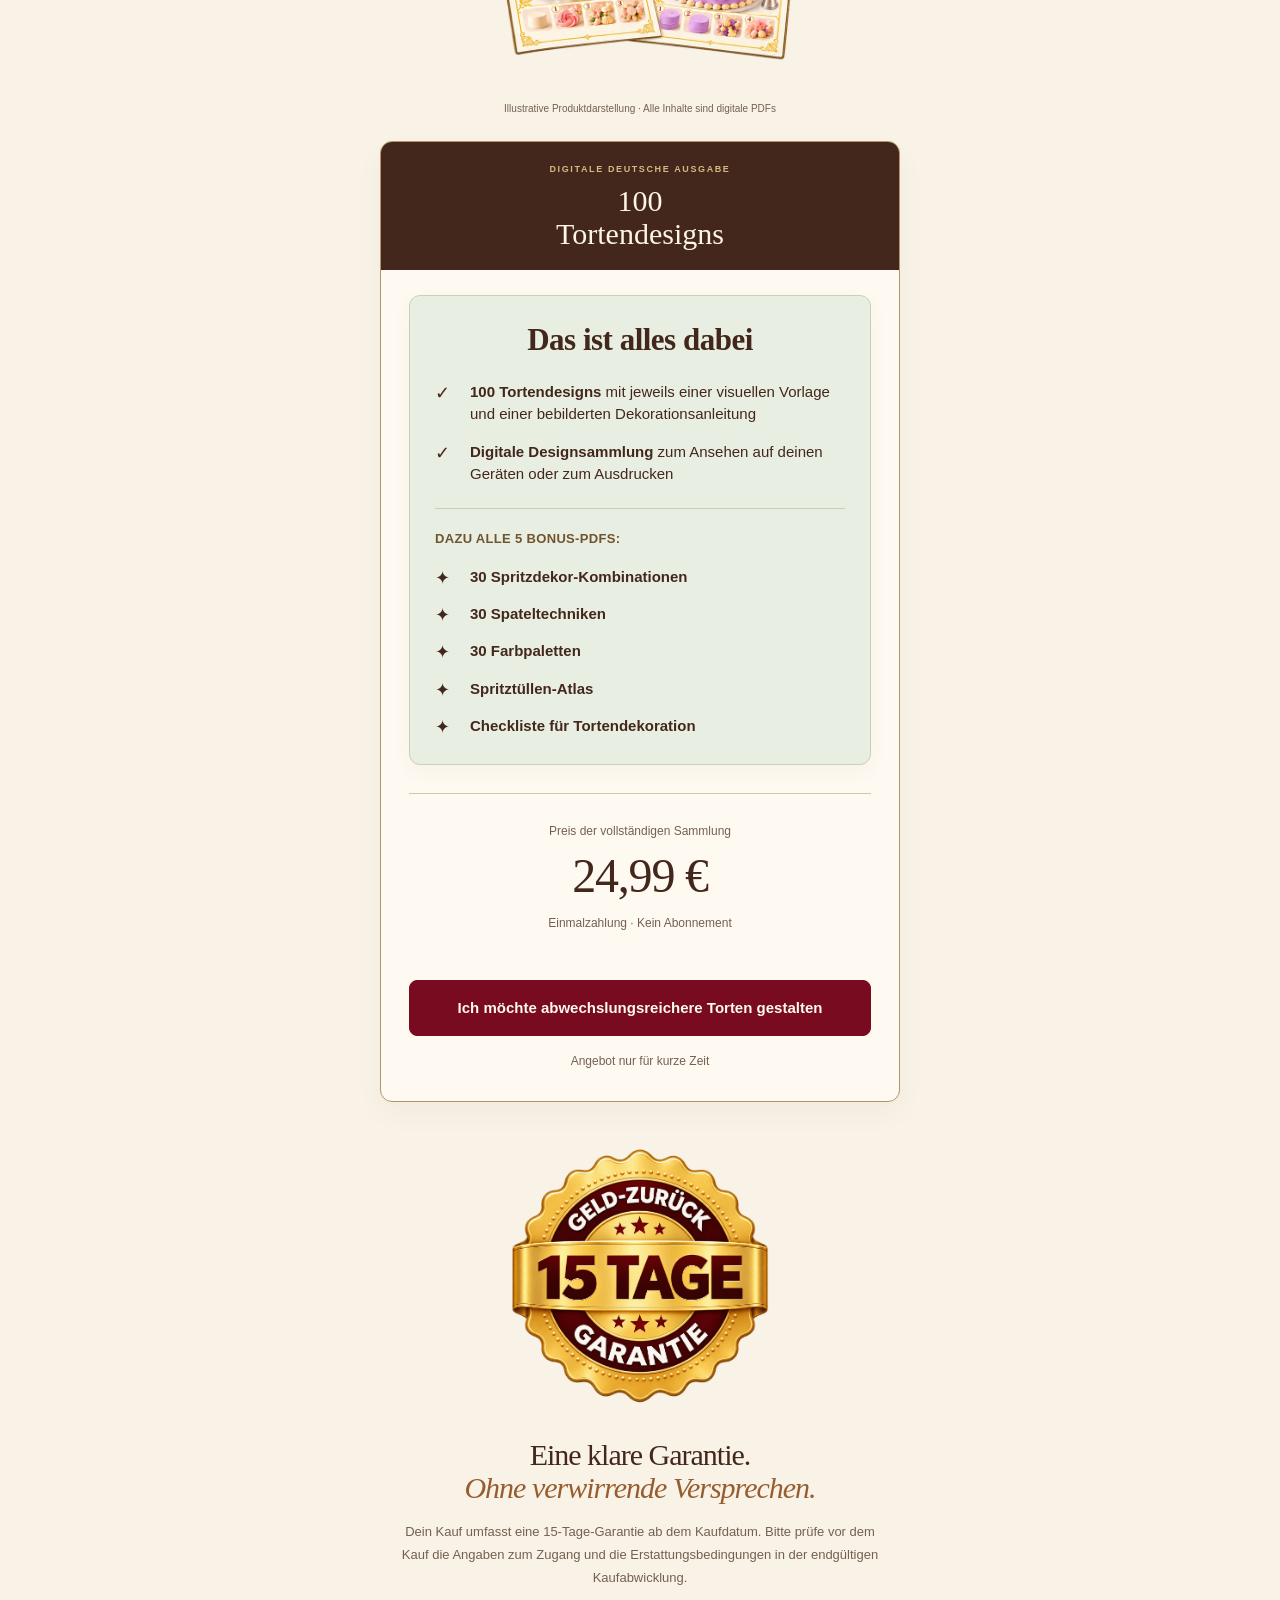
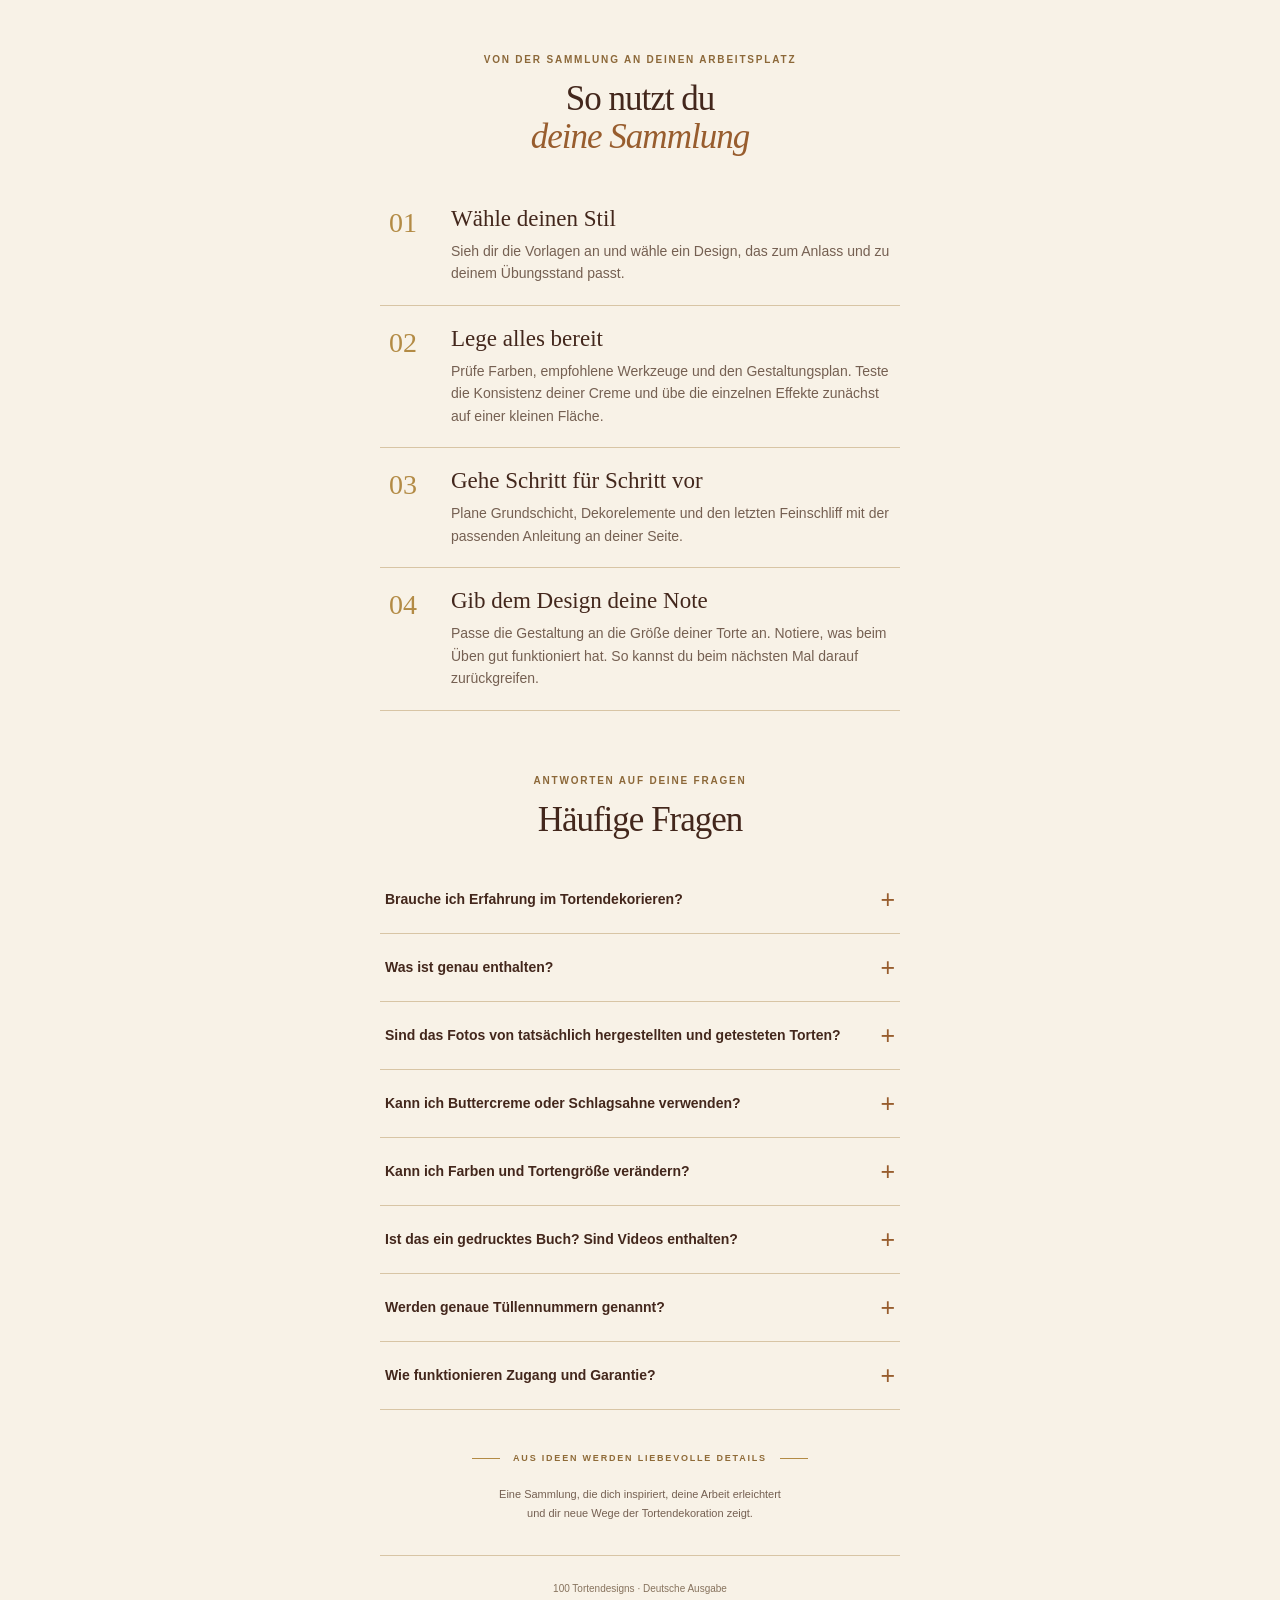
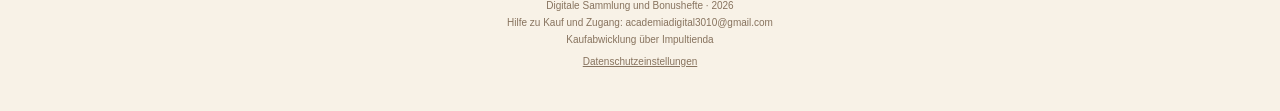
==== commit 85751a4f: "Fix responsive dynamic price sizing in inicio/index.html" ====
--- a/inicio/index.html
+++ b/inicio/index.html
@@ -1,6 +1,13 @@
 <!doctype html>
 <html lang="de-DE"><head><meta charset="utf-8"><meta name="viewport" content="width=device-width,initial-scale=1"><meta name="robots" content="noindex,nofollow"><meta name="theme-color" content="#43271c"><meta name="description" content="100 Tortendesigns auf Deutsch: visuelle Vorlagen, bebilderte Dekorationsanleitungen und fünf Bonus-PDFs. Entdecke 24 Originalseiten aus der Sammlung."><title>100 Tortendesigns – Deutsche Ausgabe</title><link rel="icon" href="assets/favicon.svg" type="image/svg+xml"><link rel="stylesheet" href="styles.css">
-</head>
+<style id="responsive-price-fit">
+/* Responsive dynamic prices: preserve complete amounts in every currency. */
+.price-area{min-width:0;max-width:100%}
+.price{display:block;max-width:100%;font-size:clamp(1.75rem,8vw,3rem);line-height:1.15;letter-spacing:-.025em}
+.price [data-main-price]{display:block;min-width:0;max-width:100%;white-space:normal;overflow-wrap:anywhere;word-break:normal}
+.reference-price{max-width:100%;font-size:clamp(1rem,4.5vw,1.5rem);line-height:1.35;overflow-wrap:anywhere}
+.reference-price [data-main-original-price]{white-space:normal;overflow-wrap:anywhere;word-break:normal}
+</style></head>
 <body><a class="skip-link" href="#main">Zum Inhalt springen</a><div class="preview-bar">Angebot nur für kurze Zeit</div><main class="page" id="main">
 <header class="hero" id="top"><div class="collection-mark">DIE TORTENDESIGN-SAMMLUNG</div><h1 class="hero-promise">100 Tortendesigns mit Spritztüllen, Palette und Creme für schöne, abwechslungsreiche Torten</h1><figure class="hero-art"><img src="assets/hero-mockup.webp" alt="Illustrative Produktdarstellung der deutschen digitalen Sammlung: ein cremefarbenes Cover mit goldenen Akzenten, einer Rosettentorte und zwei Vorlagenkarten" width="1122" height="1402" fetchpriority="high"></figure><p class="mockup-caption">Illustrative Produktdarstellung · Digitales Produkt, kein gedrucktes Buch</p><p class="intro">Wähle ein Design und starte mit einem klaren Plan: eine visuelle Vorlage, eine Farbpalette, passende Werkzeuge und eine bebilderte Reihenfolge für die Dekoration. Alles in einer Sammlung.</p></header>
 <section class="section audience-section" id="for-you" aria-labelledby="for-you-title"><span class="eyebrow">Kommt dir das bekannt vor?</span><h2 id="for-you-title">Diese Sammlung ist für dich,<br><em>wenn …</em></h2><div class="audience-grid">
